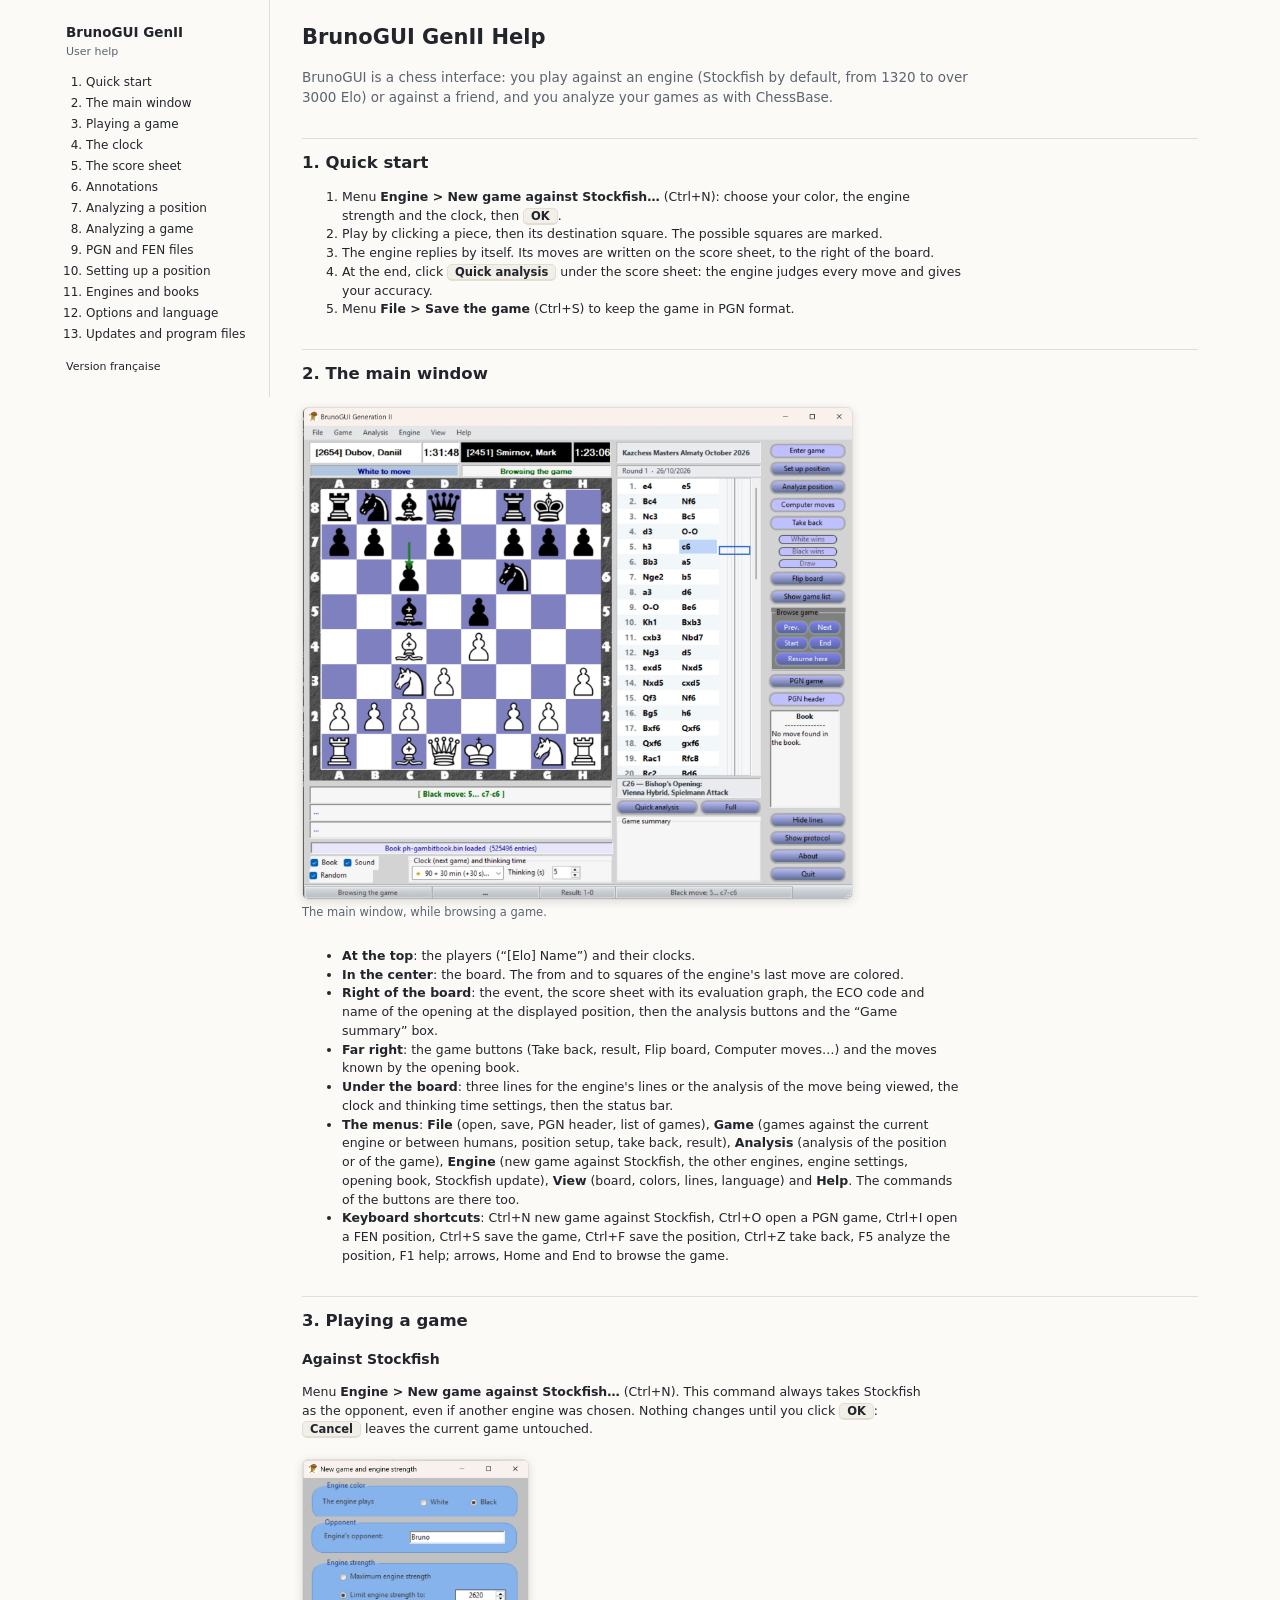
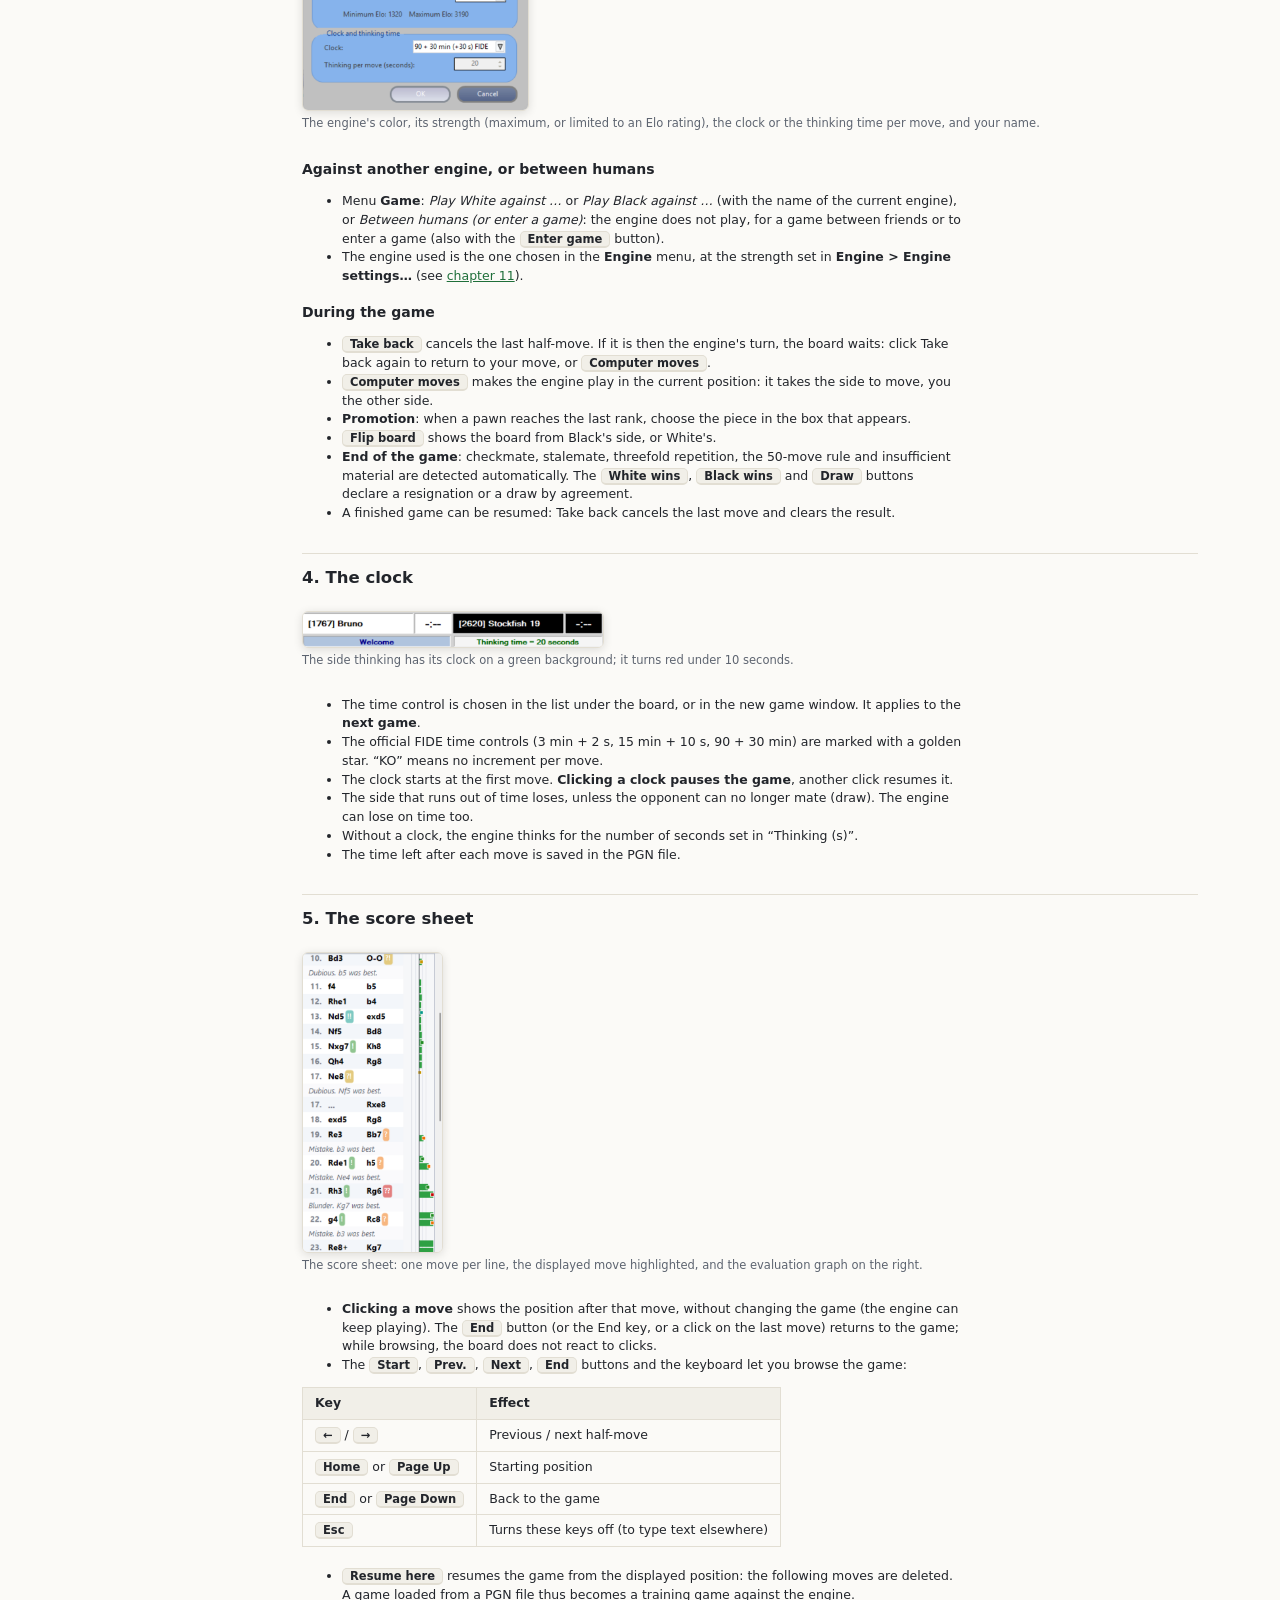
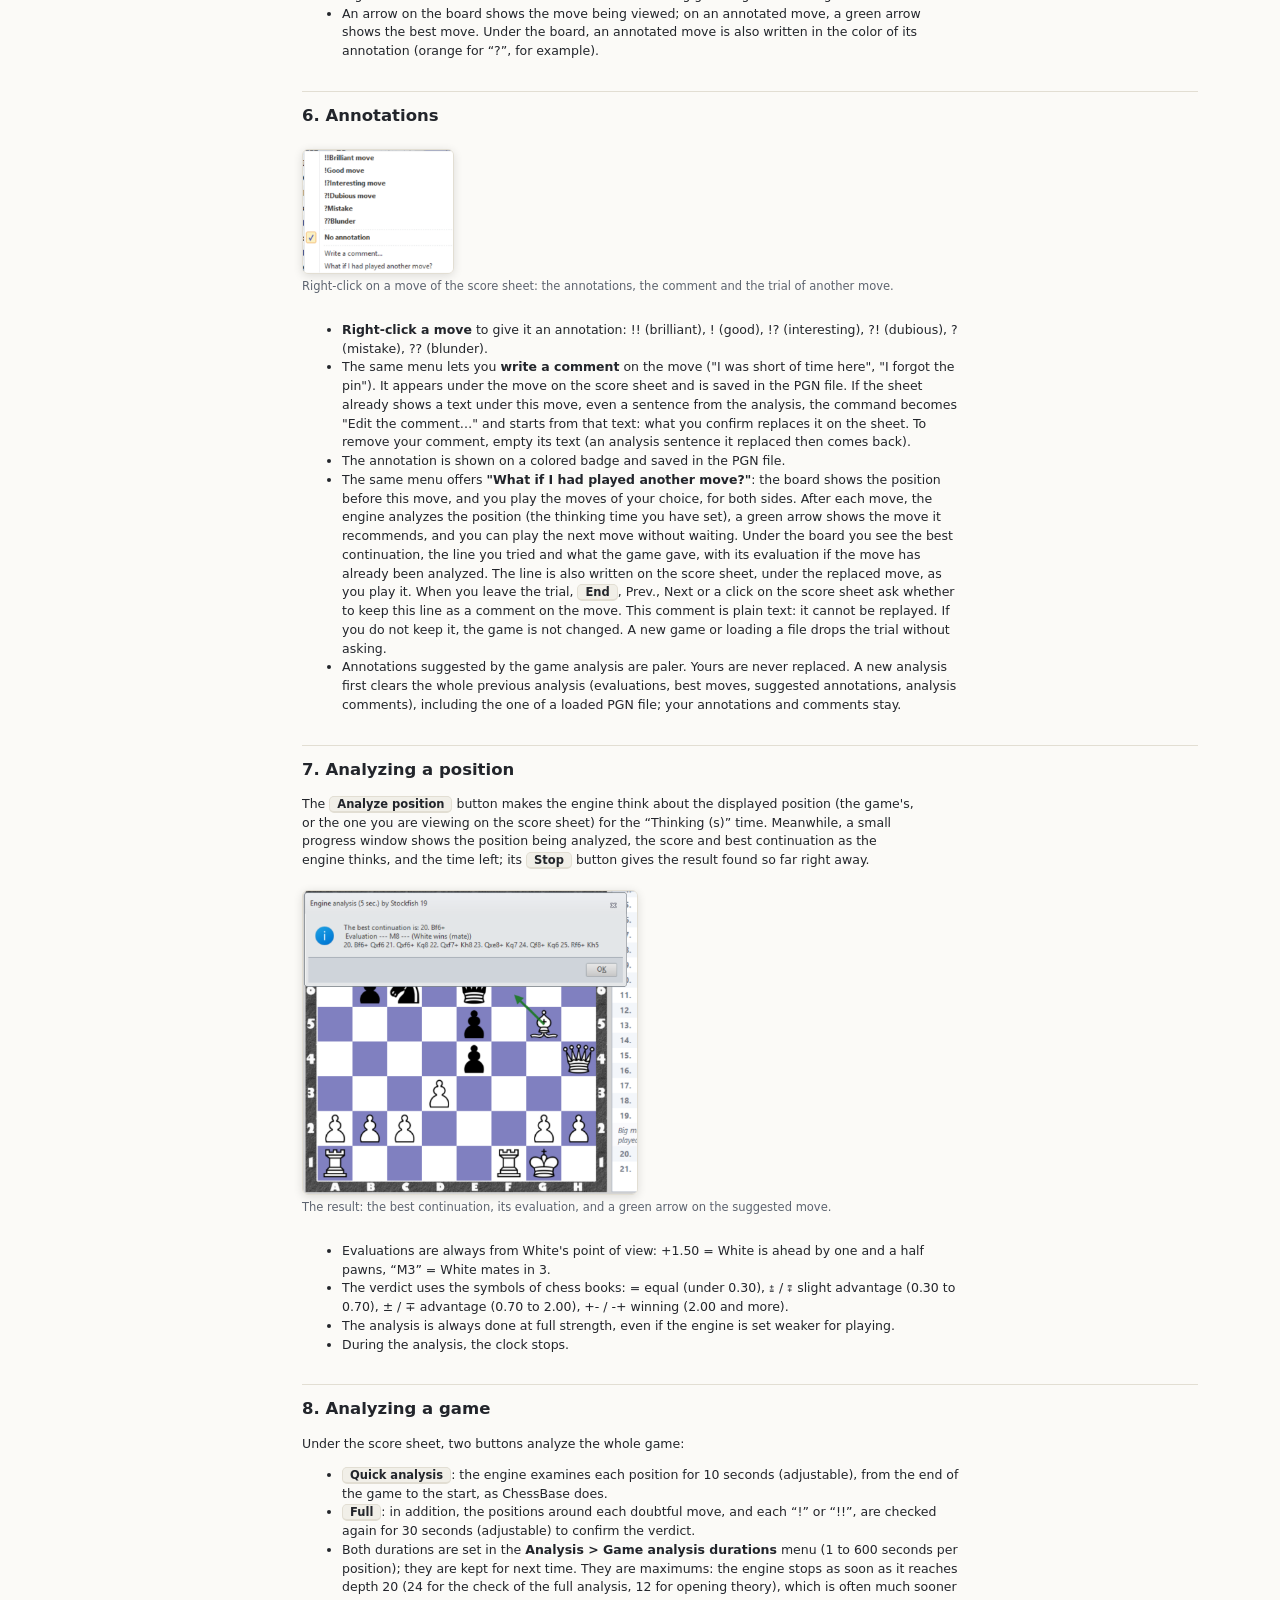
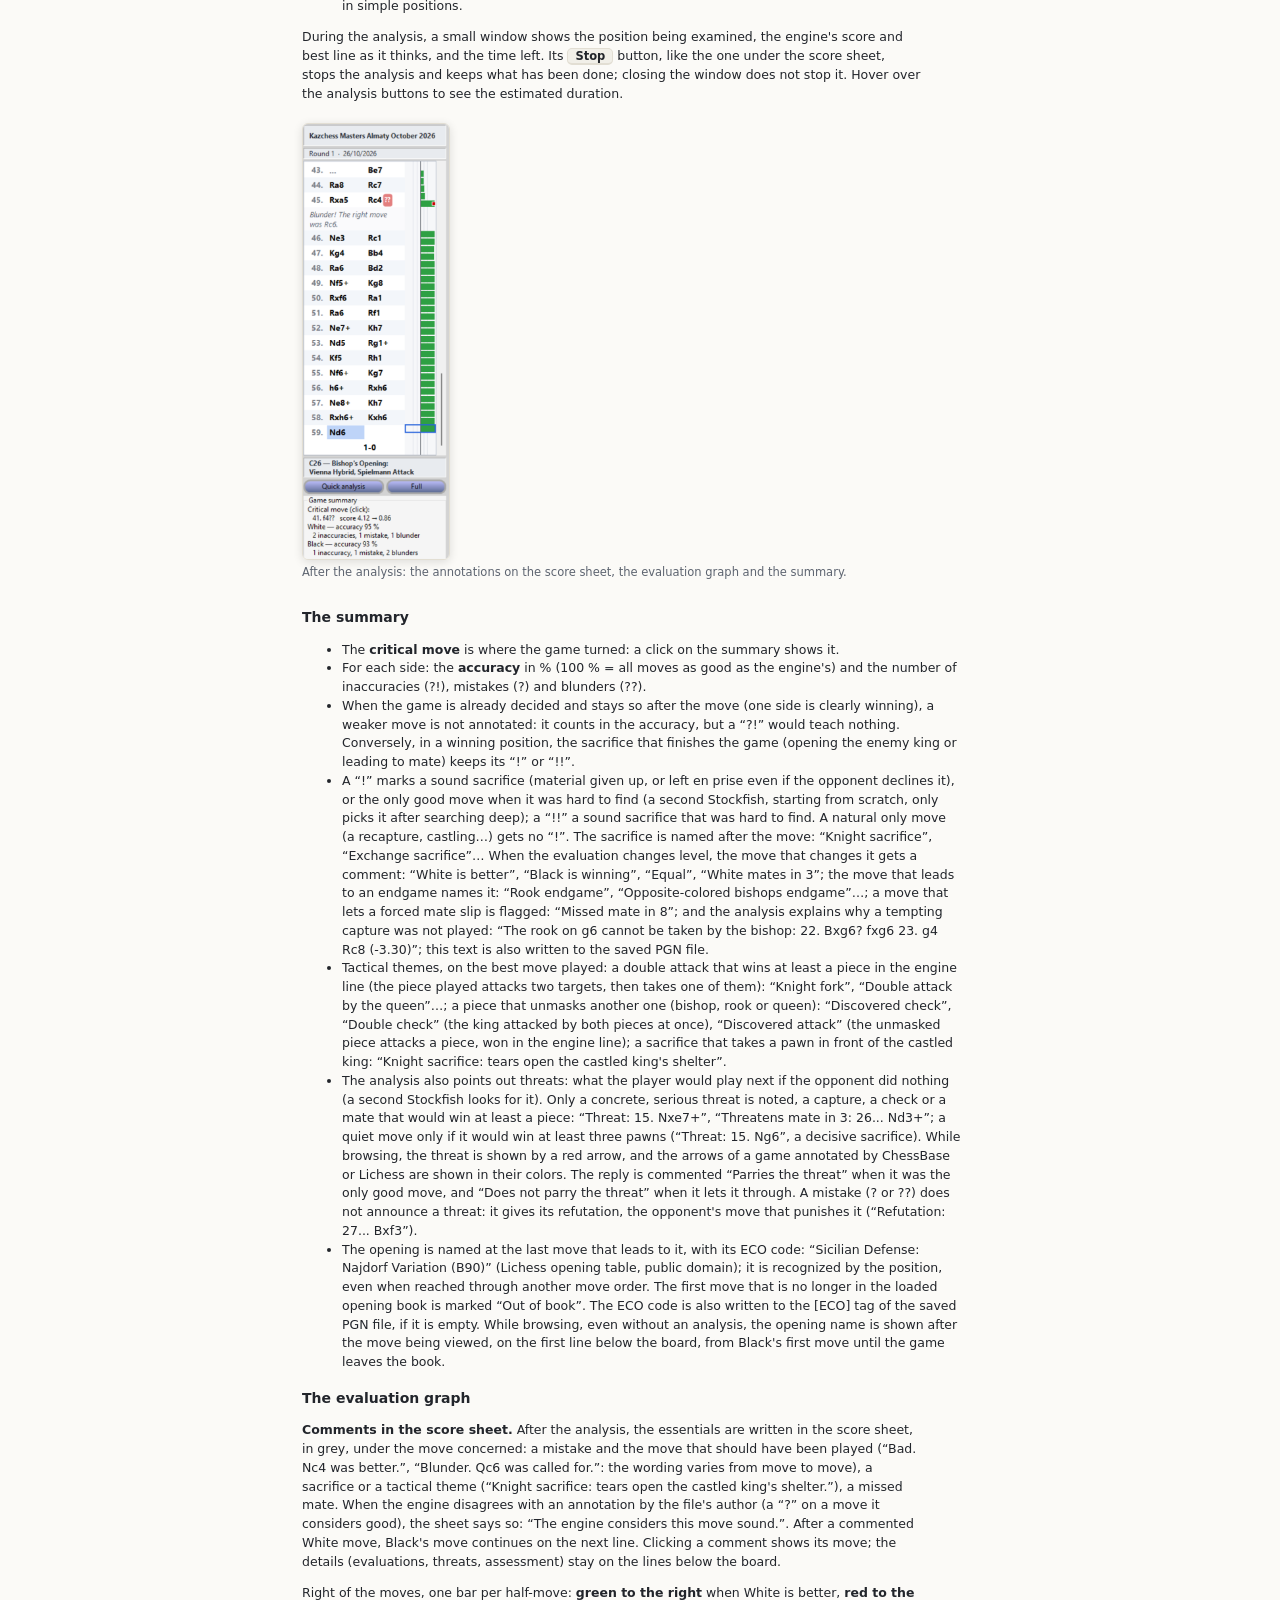
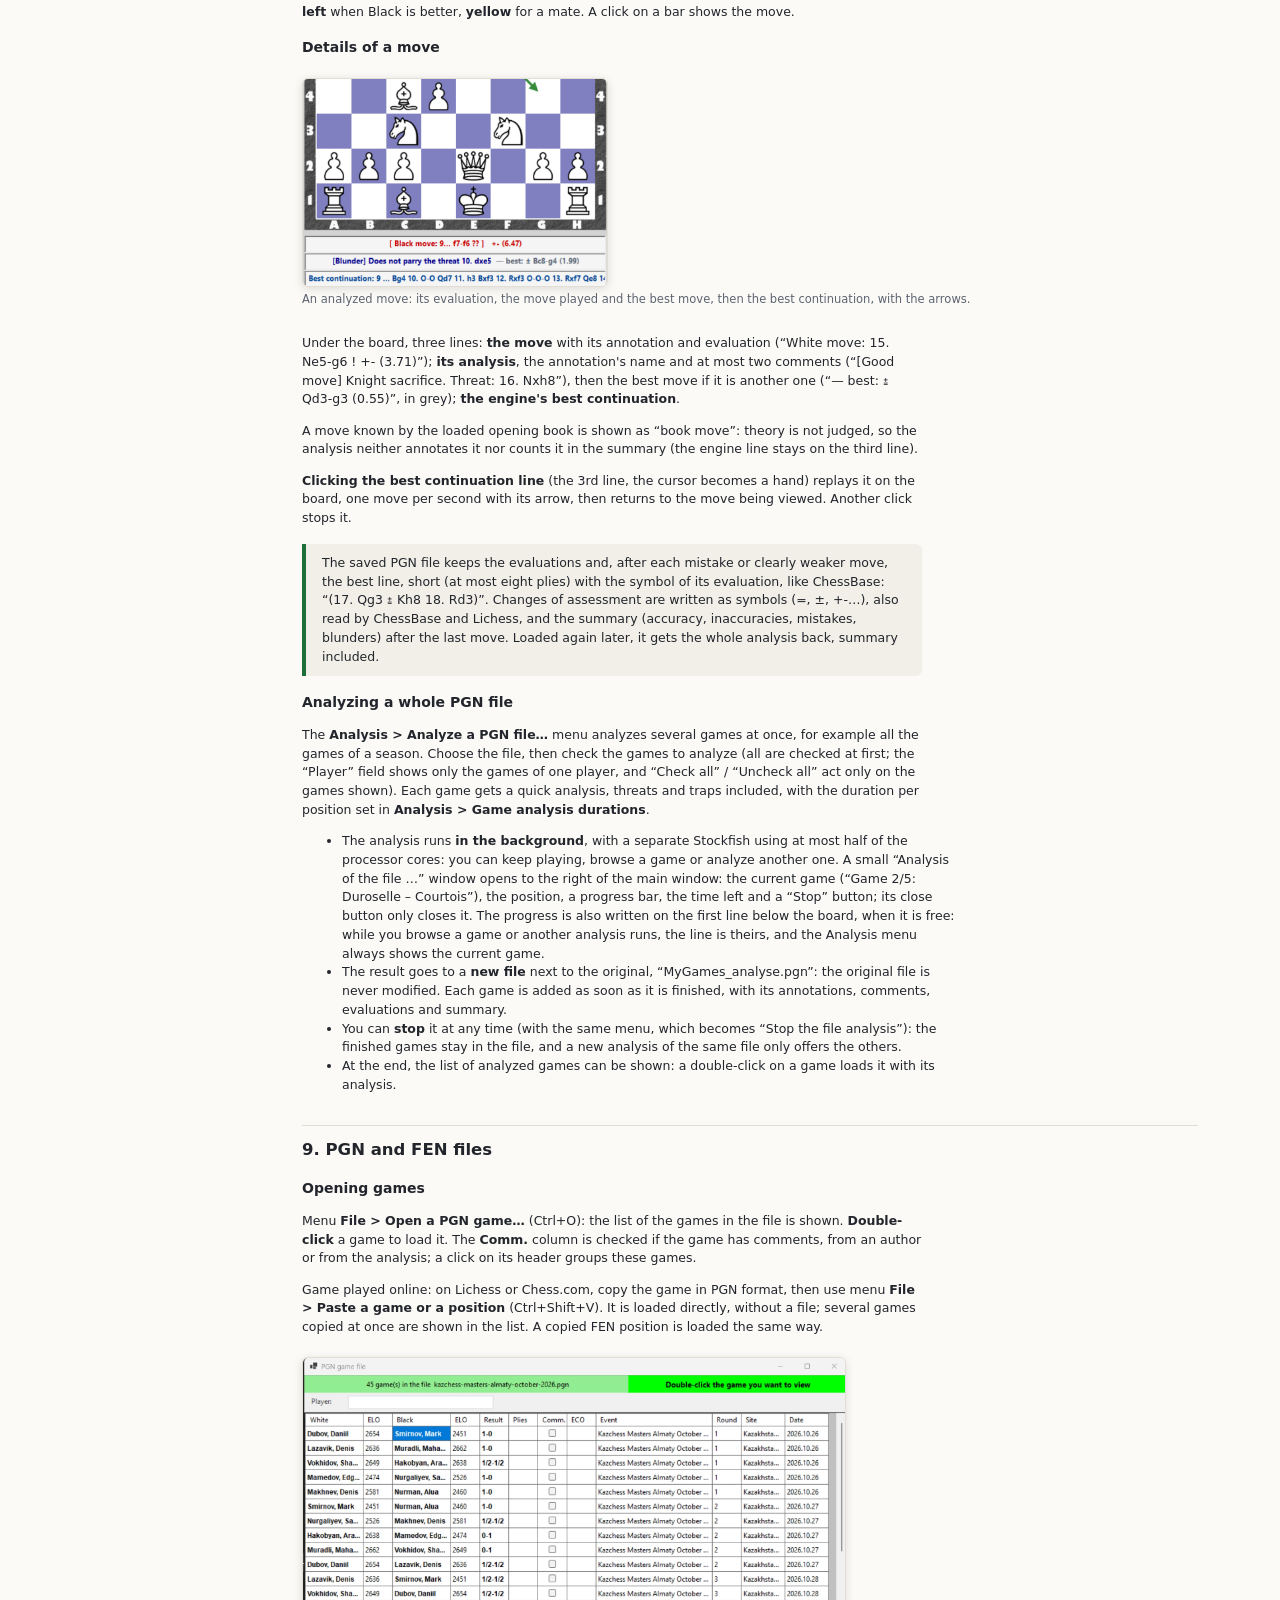
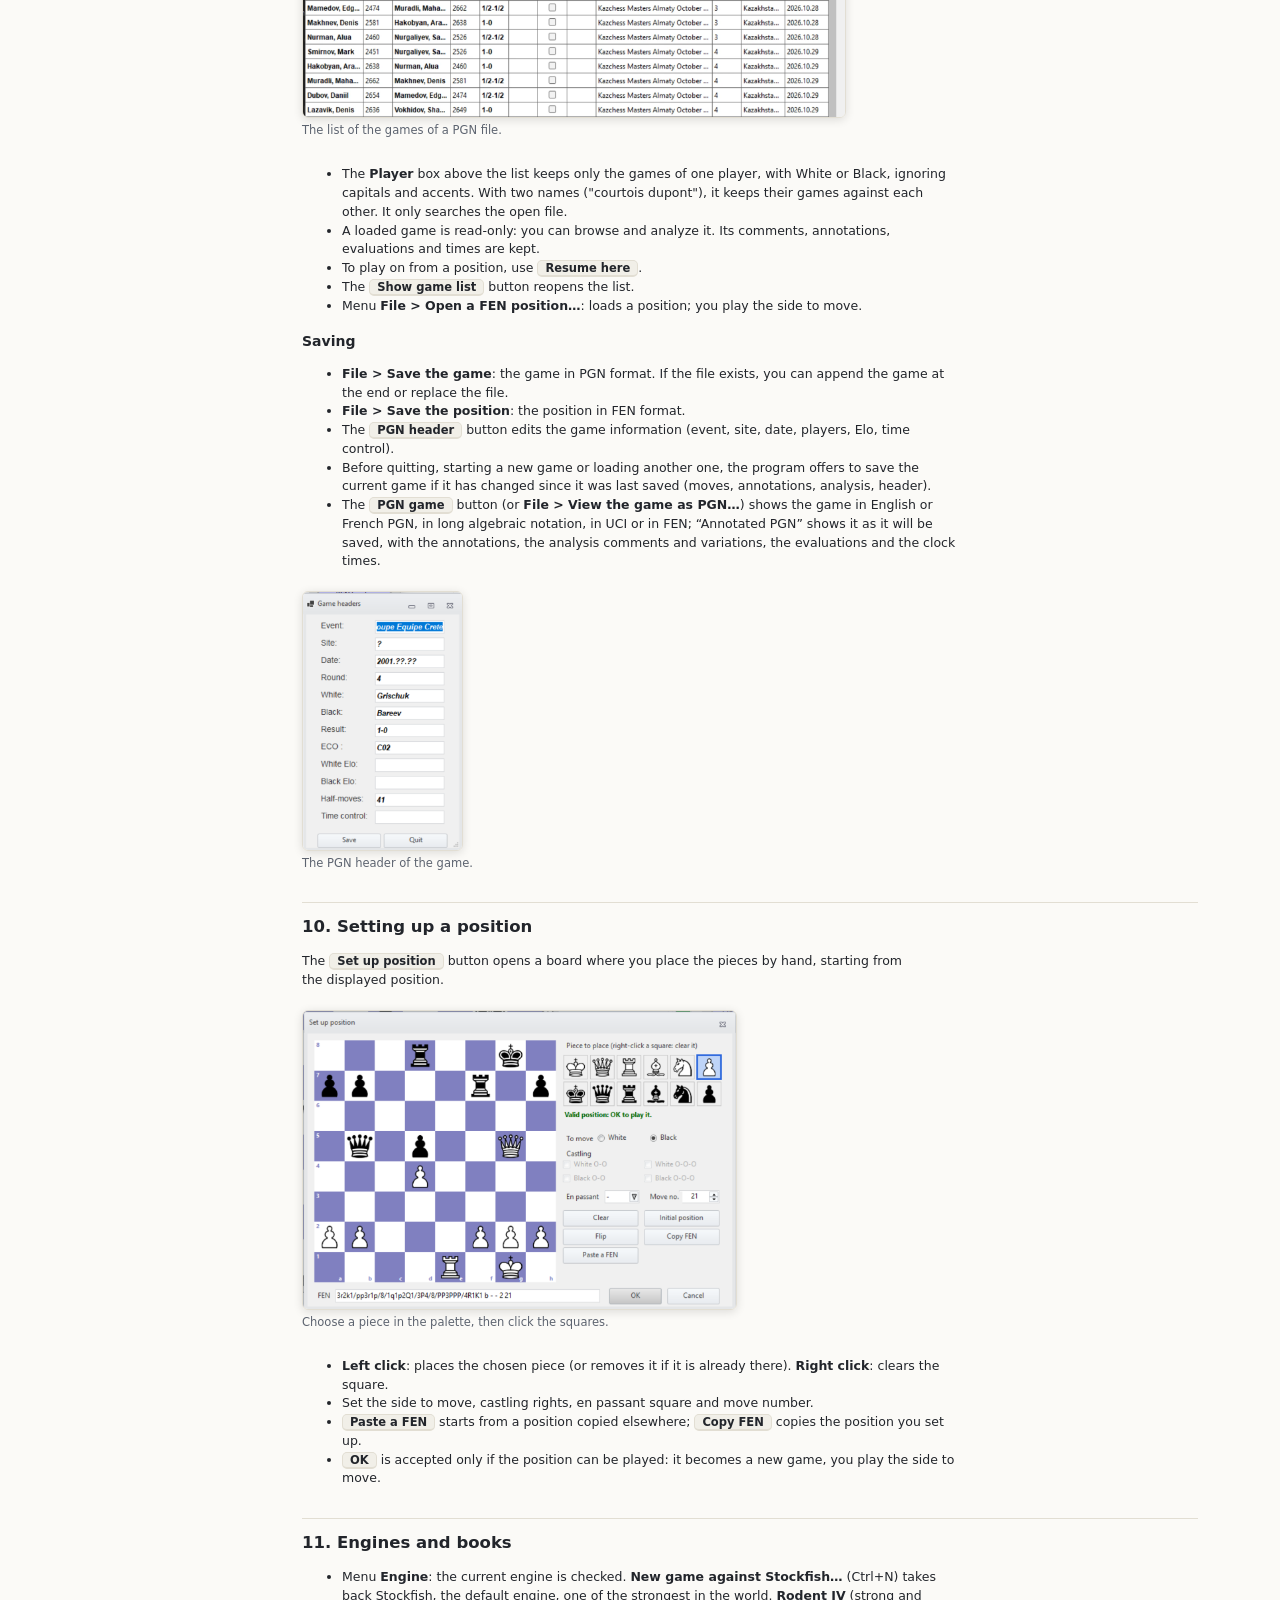
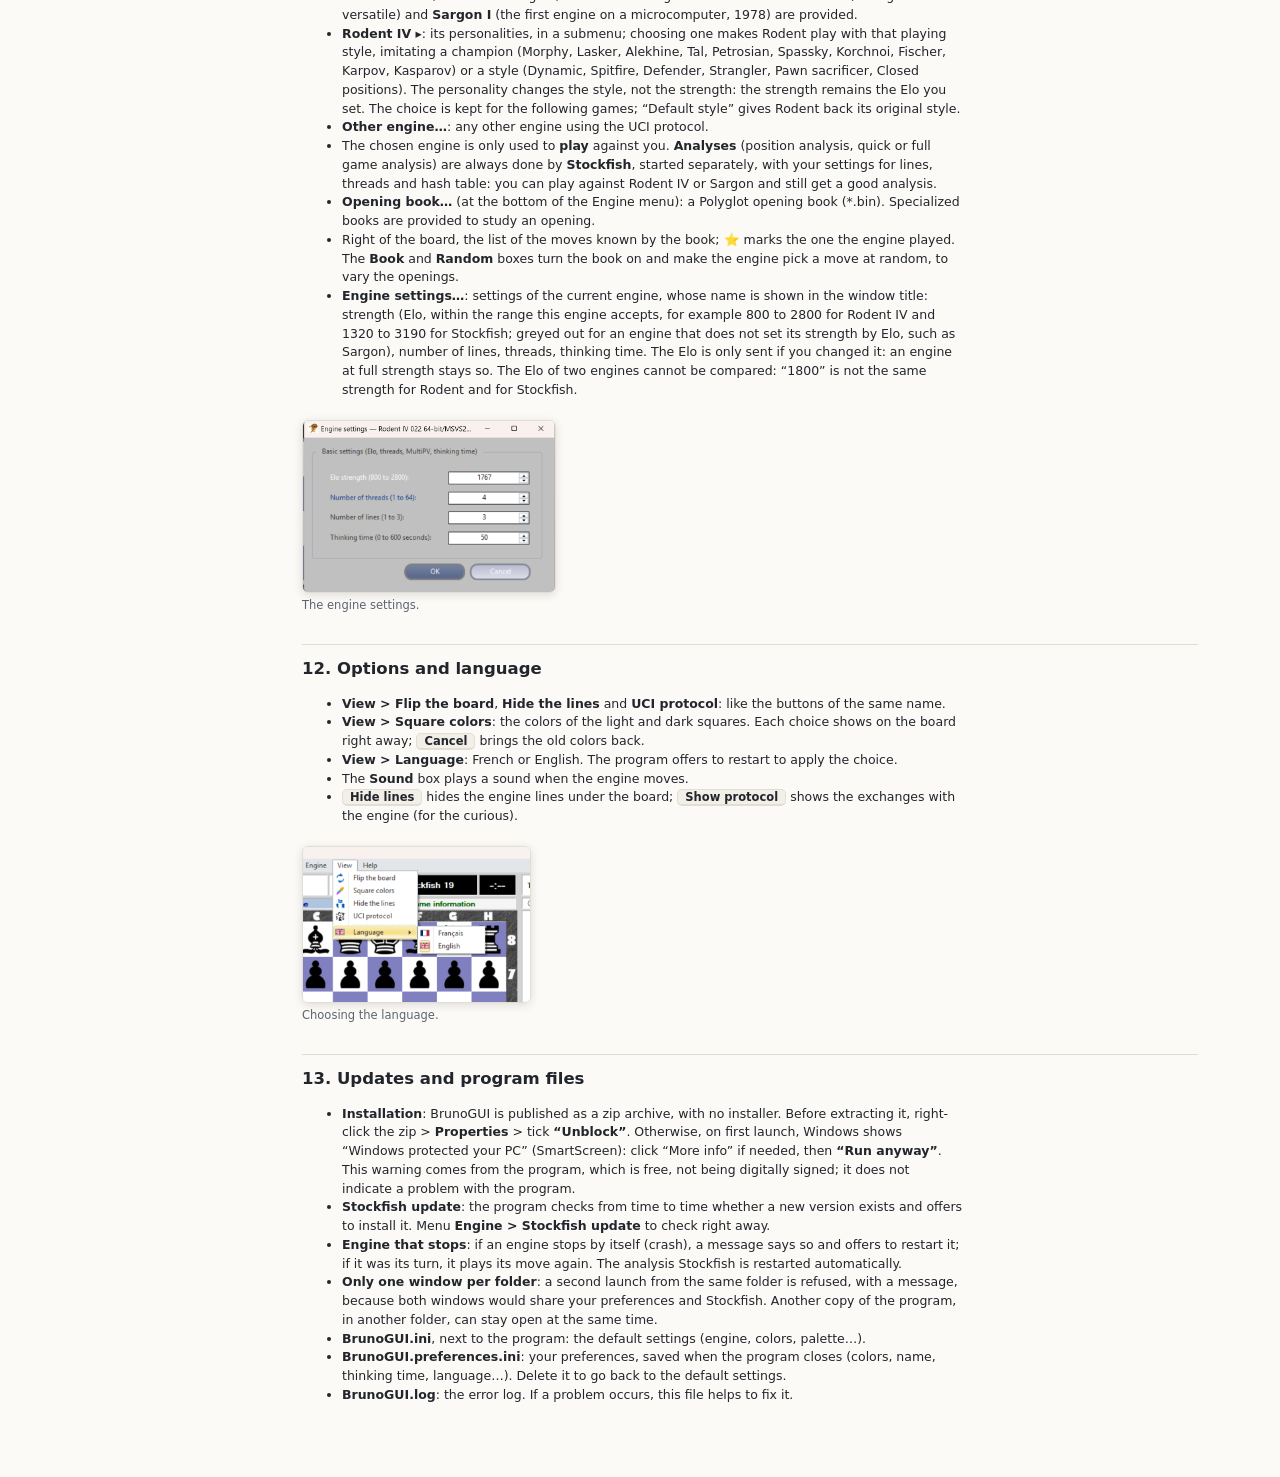
==== Aide/en/index.html @ 97e582e7 "Coller une partie PGN ou une position FEN (Ctrl+Maj+V) Menu Fichier > Coller une partie ou une posit" ====
<!DOCTYPE html>
<html lang="en">
<head>
<meta charset="utf-8">
<meta name="viewport" content="width=device-width, initial-scale=1">
<title>BrunoGUI GenII Help</title>
<link rel="stylesheet" href="../aide.css">
</head>
<body>
<div class="page">
<nav>
    <div class="titre">BrunoGUI GenII</div>
    <div class="version">User help</div>
    <ol>
        <li><a href="#start">Quick start</a></li>
        <li><a href="#window">The main window</a></li>
        <li><a href="#play">Playing a game</a></li>
        <li><a href="#clock">The clock</a></li>
        <li><a href="#sheet">The score sheet</a></li>
        <li><a href="#annotations">Annotations</a></li>
        <li><a href="#position-analysis">Analyzing a position</a></li>
        <li><a href="#game-analysis">Analyzing a game</a></li>
        <li><a href="#files">PGN and FEN files</a></li>
        <li><a href="#setup">Setting up a position</a></li>
        <li><a href="#engines">Engines and books</a></li>
        <li><a href="#options">Options and language</a></li>
        <li><a href="#program">Updates and program files</a></li>
    </ol>
    <div class="langue"><a href="../fr/index.html">Version française</a></div>
</nav>
<main>

<h1>BrunoGUI GenII Help</h1>
<p class="intro">BrunoGUI is a chess interface: you play against an engine (Stockfish by default, from 1320 to over 3000 Elo) or against a friend, and you analyze your games as with ChessBase.</p>

<!-- ═══════════════════════════════════════════════════════════════ -->
<h2 id="start">1. Quick start</h2>
<ol>
    <li>Menu <b>Engine &gt; New game against Stockfish…</b> (Ctrl+N): choose your color, the engine strength and the clock, then <span class="bouton">OK</span>.</li>
    <li>Play by clicking a piece, then its destination square. The possible squares are marked.</li>
    <li>The engine replies by itself. Its moves are written on the score sheet, to the right of the board.</li>
    <li>At the end, click <span class="bouton">Quick analysis</span> under the score sheet: the engine judges every move and gives your accuracy.</li>
    <li>Menu <b>File &gt; Save the game</b> (Ctrl+S) to keep the game in PGN format.</li>
</ol>

<!-- ═══════════════════════════════════════════════════════════════ -->
<h2 id="window">2. The main window</h2>
<figure>
    <img src="images/01-fenetre-principale.webp" alt="BrunoGUI main window">
    <figcaption>The main window, while browsing a game.</figcaption>
</figure>
<ul>
    <li><b>At the top</b>: the players (“[Elo] Name”) and their clocks.</li>
    <li><b>In the center</b>: the board. The from and to squares of the engine's last move are colored.</li>
    <li><b>Right of the board</b>: the event, the score sheet with its evaluation graph, the ECO code and name of the opening at the displayed position, then the analysis buttons and the “Game summary” box.</li>
    <li><b>Far right</b>: the game buttons (Take back, result, Flip board, Computer moves…) and the moves known by the opening book.</li>
    <li><b>Under the board</b>: three lines for the engine's lines or the analysis of the move being viewed, the clock and thinking time settings, then the status bar.</li>
    <li><b>The menus</b>: <b>File</b> (open, save, PGN header, list of games), <b>Game</b> (games against the current engine or between humans, position setup, take back, result), <b>Analysis</b> (analysis of the position or of the game), <b>Engine</b> (new game against Stockfish, the other engines, engine settings, opening book, Stockfish update), <b>View</b> (board, colors, lines, language) and <b>Help</b>. The commands of the buttons are there too.</li>
    <li><b>Keyboard shortcuts</b>: Ctrl+N new game against Stockfish, Ctrl+O open a PGN game, Ctrl+I open a FEN position, Ctrl+S save the game, Ctrl+F save the position, Ctrl+Z take back, F5 analyze the position, F1 help; arrows, Home and End to browse the game.</li>
</ul>

<!-- ═══════════════════════════════════════════════════════════════ -->
<h2 id="play">3. Playing a game</h2>
<h3>Against Stockfish</h3>
<p>Menu <b>Engine &gt; New game against Stockfish…</b> (Ctrl+N). This command always takes Stockfish as the opponent, even if another engine was chosen. Nothing changes until you click <span class="bouton">OK</span>: <span class="bouton">Cancel</span> leaves the current game untouched.</p>
<figure>
    <img src="images/02-nouvelle-partie.png" alt="New game against Stockfish window">
    <figcaption>The engine's color, its strength (maximum, or limited to an Elo rating), the clock or the thinking time per move, and your name.</figcaption>
</figure>
<h3>Against another engine, or between humans</h3>
<ul>
    <li>Menu <b>Game</b>: <i>Play White against …</i> or <i>Play Black against …</i> (with the name of the current engine), or <i>Between humans (or enter a game)</i>: the engine does not play, for a game between friends or to enter a game (also with the <span class="bouton">Enter game</span> button).</li>
    <li>The engine used is the one chosen in the <b>Engine</b> menu, at the strength set in <b>Engine &gt; Engine settings…</b> (see <a href="#engines">chapter 11</a>).</li>
</ul>
<h3>During the game</h3>
<ul>
    <li><span class="bouton">Take back</span> cancels the last half-move. If it is then the engine's turn, the board waits: click Take back again to return to your move, or <span class="bouton">Computer moves</span>.</li>
    <li><span class="bouton">Computer moves</span> makes the engine play in the current position: it takes the side to move, you the other side.</li>
    <li><b>Promotion</b>: when a pawn reaches the last rank, choose the piece in the box that appears.</li>
    <li><span class="bouton">Flip board</span> shows the board from Black's side, or White's.</li>
    <li><b>End of the game</b>: checkmate, stalemate, threefold repetition, the 50-move rule and insufficient material are detected automatically. The <span class="bouton">White wins</span>, <span class="bouton">Black wins</span> and <span class="bouton">Draw</span> buttons declare a resignation or a draw by agreement.</li>
    <li>A finished game can be resumed: Take back cancels the last move and clears the result.</li>
</ul>

<!-- ═══════════════════════════════════════════════════════════════ -->
<h2 id="clock">4. The clock</h2>
<figure>
    <img src="images/03-pendule.png" alt="The clocks above the board">
    <figcaption>The side thinking has its clock on a green background; it turns red under 10 seconds.</figcaption>
</figure>
<ul>
    <li>The time control is chosen in the list under the board, or in the new game window. It applies to the <b>next game</b>.</li>
    <li>The official FIDE time controls (3 min + 2 s, 15 min + 10 s, 90 + 30 min) are marked with a golden star. “KO” means no increment per move.</li>
    <li>The clock starts at the first move. <b>Clicking a clock pauses the game</b>, another click resumes it.</li>
    <li>The side that runs out of time loses, unless the opponent can no longer mate (draw). The engine can lose on time too.</li>
    <li>Without a clock, the engine thinks for the number of seconds set in “Thinking (s)”.</li>
    <li>The time left after each move is saved in the PGN file.</li>
</ul>

<!-- ═══════════════════════════════════════════════════════════════ -->
<h2 id="sheet">5. The score sheet</h2>
<figure>
    <img src="images/04-feuille.png" alt="The score sheet and its evaluation graph">
    <figcaption>The score sheet: one move per line, the displayed move highlighted, and the evaluation graph on the right.</figcaption>
</figure>
<ul>
    <li><b>Clicking a move</b> shows the position after that move, without changing the game (the engine can keep playing). The <span class="bouton">End</span> button (or the End key, or a click on the last move) returns to the game; while browsing, the board does not react to clicks.</li>
    <li>The <span class="bouton">Start</span>, <span class="bouton">Prev.</span>, <span class="bouton">Next</span>, <span class="bouton">End</span> buttons and the keyboard let you browse the game:</li>
</ul>
<table>
    <tr><th>Key</th><th>Effect</th></tr>
    <tr><td><kbd>←</kbd> / <kbd>→</kbd></td><td>Previous / next half-move</td></tr>
    <tr><td><kbd>Home</kbd> or <kbd>Page Up</kbd></td><td>Starting position</td></tr>
    <tr><td><kbd>End</kbd> or <kbd>Page Down</kbd></td><td>Back to the game</td></tr>
    <tr><td><kbd>Esc</kbd></td><td>Turns these keys off (to type text elsewhere)</td></tr>
</table>
<ul>
    <li><span class="bouton">Resume here</span> resumes the game from the displayed position: the following moves are deleted. A game loaded from a PGN file thus becomes a training game against the engine.</li>
    <li>An arrow on the board shows the move being viewed; on an annotated move, a green arrow shows the best move. Under the board, an annotated move is also written in the color of its annotation (orange for “?”, for example).</li>
</ul>

<!-- ═══════════════════════════════════════════════════════════════ -->
<h2 id="annotations">6. Annotations</h2>
<figure>
    <img src="images/05-annotations.png" alt="Annotation menu on right-click">
    <figcaption>Right-click on a move of the score sheet: the annotations, the comment and the trial of another move.</figcaption>
</figure>
<ul>
    <li><b>Right-click a move</b> to give it an annotation: !! (brilliant), ! (good), !? (interesting), ?! (dubious), ? (mistake), ?? (blunder).</li>
    <li>The same menu lets you <b>write a comment</b> on the move ("I was short of time here", "I forgot the pin"). It appears under the move on the score sheet and is saved in the PGN file. If the sheet already shows a text under this move, even a sentence from the analysis, the command becomes "Edit the comment…" and starts from that text: what you confirm replaces it on the sheet. To remove your comment, empty its text (an analysis sentence it replaced then comes back).</li>
    <li>The annotation is shown on a colored badge and saved in the PGN file.</li>
    <li>The same menu offers <b>"What if I had played another move?"</b>: the board shows the position before this move, and you play the moves of your choice, for both sides. After each move, the engine analyzes the position (the thinking time you have set), a green arrow shows the move it recommends, and you can play the next move without waiting. Under the board you see the best continuation, the line you tried and what the game gave, with its evaluation if the move has already been analyzed. The line is also written on the score sheet, under the replaced move, as you play it. When you leave the trial, <span class="bouton">End</span>, Prev., Next or a click on the score sheet ask whether to keep this line as a comment on the move. This comment is plain text: it cannot be replayed. If you do not keep it, the game is not changed. A new game or loading a file drops the trial without asking.</li>
    <li>Annotations suggested by the game analysis are paler. Yours are never replaced. A new analysis first clears the whole previous analysis (evaluations, best moves, suggested annotations, analysis comments), including the one of a loaded PGN file; your annotations and comments stay.</li>
</ul>

<!-- ═══════════════════════════════════════════════════════════════ -->
<h2 id="position-analysis">7. Analyzing a position</h2>
<p>The <span class="bouton">Analyze position</span> button makes the engine think about the displayed position (the game's, or the one you are viewing on the score sheet) for the “Thinking (s)” time. Meanwhile, a small progress window shows the position being analyzed, the score and best continuation as the engine thinks, and the time left; its <span class="bouton">Stop</span> button gives the result found so far right away.</p>
<figure>
    <img src="images/06-analyse-position.png" alt="Result of a position analysis">
    <figcaption>The result: the best continuation, its evaluation, and a green arrow on the suggested move.</figcaption>
</figure>
<ul>
    <li>Evaluations are always from White's point of view: +1.50 = White is ahead by one and a half pawns, “M3” = White mates in 3.</li>
    <li>The verdict uses the symbols of chess books: = equal (under 0.30), ⩲ / ⩱ slight advantage (0.30 to 0.70), ± / ∓ advantage (0.70 to 2.00), +- / -+ winning (2.00 and more).</li>
    <li>The analysis is always done at full strength, even if the engine is set weaker for playing.</li>
    <li>During the analysis, the clock stops.</li>
</ul>

<!-- ═══════════════════════════════════════════════════════════════ -->
<h2 id="game-analysis">8. Analyzing a game</h2>
<p>Under the score sheet, two buttons analyze the whole game:</p>
<ul>
    <li><span class="bouton">Quick analysis</span>: the engine examines each position for 10 seconds (adjustable), from the end of the game to the start, as ChessBase does.</li>
    <li><span class="bouton">Full</span>: in addition, the positions around each doubtful move, and each “!” or “!!”, are checked again for 30 seconds (adjustable) to confirm the verdict.</li>
    <li>Both durations are set in the <b>Analysis &gt; Game analysis durations</b> menu (1 to 600 seconds per position); they are kept for next time. They are maximums: the engine stops as soon as it reaches depth 20 (24 for the check of the full analysis, 12 for opening theory), which is often much sooner in simple positions.</li>
</ul>
<p>During the analysis, a small window shows the position being examined, the engine's score and best line as it thinks, and the time left. Its <span class="bouton">Stop</span> button, like the one under the score sheet, stops the analysis and keeps what has been done; closing the window does not stop it. Hover over the analysis buttons to see the estimated duration.</p>
<figure>
    <img src="images/07-analyse-partie.png" alt="Game analysis summary">
    <figcaption>After the analysis: the annotations on the score sheet, the evaluation graph and the summary.</figcaption>
</figure>
<h3>The summary</h3>
<ul>
    <li>The <b>critical move</b> is where the game turned: a click on the summary shows it.</li>
    <li>For each side: the <b>accuracy</b> in % (100 % = all moves as good as the engine's) and the number of inaccuracies (?!), mistakes (?) and blunders (??).</li>
    <li>When the game is already decided and stays so after the move (one side is clearly winning), a weaker move is not annotated: it counts in the accuracy, but a “?!” would teach nothing. Conversely, in a winning position, the sacrifice that finishes the game (opening the enemy king or leading to mate) keeps its “!” or “!!”.</li>
    <li>A “!” marks a sound sacrifice (material given up, or left en prise even if the opponent declines it), or the only good move when it was hard to find (a second Stockfish, starting from scratch, only picks it after searching deep); a “!!” a sound sacrifice that was hard to find. A natural only move (a recapture, castling…) gets no “!”. The sacrifice is named after the move: “Knight sacrifice”, “Exchange sacrifice”… When the evaluation changes level, the move that changes it gets a comment: “White is better”, “Black is winning”, “Equal”, “White mates in 3”; the move that leads to an endgame names it: “Rook endgame”, “Opposite-colored bishops endgame”…; a move that lets a forced mate slip is flagged: “Missed mate in 8”; and the analysis explains why a tempting capture was not played: “The rook on g6 cannot be taken by the bishop: 22. Bxg6? fxg6 23. g4 Rc8 (-3.30)”; this text is also written to the saved PGN file.</li>
     <li>Tactical themes, on the best move played: a double attack that wins at least a piece in the engine line (the piece played attacks two targets, then takes one of them): “Knight fork”, “Double attack by the queen”…; a piece that unmasks another one (bishop, rook or queen): “Discovered check”, “Double check” (the king attacked by both pieces at once), “Discovered attack” (the unmasked piece attacks a piece, won in the engine line); a sacrifice that takes a pawn in front of the castled king: “Knight sacrifice: tears open the castled king's shelter”.</li>
     <li>The analysis also points out threats: what the player would play next if the opponent did nothing (a second Stockfish looks for it). Only a concrete, serious threat is noted, a capture, a check or a mate that would win at least a piece: “Threat: 15. Nxe7+”, “Threatens mate in 3: 26... Nd3+”; a quiet move only if it would win at least three pawns (“Threat: 15. Ng6”, a decisive sacrifice). While browsing, the threat is shown by a red arrow, and the arrows of a game annotated by ChessBase or Lichess are shown in their colors. The reply is commented “Parries the threat” when it was the only good move, and “Does not parry the threat” when it lets it through. A mistake (? or ??) does not announce a threat: it gives its refutation, the opponent's move that punishes it (“Refutation: 27... Bxf3”).</li>
     <li>The opening is named at the last move that leads to it, with its ECO code: “Sicilian Defense: Najdorf Variation (B90)” (Lichess opening table, public domain); it is recognized by the position, even when reached through another move order. The first move that is no longer in the loaded opening book is marked “Out of book”. The ECO code is also written to the [ECO] tag of the saved PGN file, if it is empty. While browsing, even without an analysis, the opening name is shown after the move being viewed, on the first line below the board, from Black's first move until the game leaves the book.</li>
</ul>
<h3>The evaluation graph</h3>
<p><b>Comments in the score sheet.</b> After the analysis, the essentials are written in the score sheet, in grey, under the move concerned: a mistake and the move that should have been played (“Bad. Nc4 was better.”, “Blunder. Qc6 was called for.”: the wording varies from move to move), a sacrifice or a tactical theme (“Knight sacrifice: tears open the castled king's shelter.”), a missed mate. When the engine disagrees with an annotation by the file's author (a “?” on a move it considers good), the sheet says so: “The engine considers this move sound.”. After a commented White move, Black's move continues on the next line. Clicking a comment shows its move; the details (evaluations, threats, assessment) stay on the lines below the board.</p>
<p>Right of the moves, one bar per half-move: <b>green to the right</b> when White is better, <b>red to the left</b> when Black is better, <b>yellow</b> for a mate. A click on a bar shows the move.</p>
<h3>Details of a move</h3>
<figure>
    <img src="images/08-coup-analyse.png" alt="Analysis of a move under the board">
    <figcaption>An analyzed move: its evaluation, the move played and the best move, then the best continuation, with the arrows.</figcaption>
</figure>
<p>Under the board, three lines: <b>the move</b> with its annotation and evaluation (“White move: 15. Ne5-g6 !   +- (3.71)”); <b>its analysis</b>, the annotation's name and at most two comments (“[Good move] Knight sacrifice. Threat: 16. Nxh8”), then the best move if it is another one (“— best: ⩲ Qd3-g3 (0.55)”, in grey); <b>the engine's best continuation</b>.</p>
<p>A move known by the loaded opening book is shown as “book move”: theory is not judged, so the analysis neither annotates it nor counts it in the summary (the engine line stays on the third line).</p>
<p><b>Clicking the best continuation line</b> (the 3rd line, the cursor becomes a hand) replays it on the board, one move per second with its arrow, then returns to the move being viewed. Another click stops it.</p>
<div class="astuce">The saved PGN file keeps the evaluations and, after each mistake or clearly weaker move, the best line, short (at most eight plies) with the symbol of its evaluation, like ChessBase: “(17. Qg3 ⩲ Kh8 18. Rd3)”. Changes of assessment are written as symbols (=, ±, +-…), also read by ChessBase and Lichess, and the summary (accuracy, inaccuracies, mistakes, blunders) after the last move. Loaded again later, it gets the whole analysis back, summary included.</div>
<h3>Analyzing a whole PGN file</h3>
<p>The <b>Analysis &gt; Analyze a PGN file…</b> menu analyzes several games at once, for example all the games of a season. Choose the file, then check the games to analyze (all are checked at first; the “Player” field shows only the games of one player, and “Check all” / “Uncheck all” act only on the games shown). Each game gets a quick analysis, threats and traps included, with the duration per position set in <b>Analysis &gt; Game analysis durations</b>.</p>
<ul>
    <li>The analysis runs <b>in the background</b>, with a separate Stockfish using at most half of the processor cores: you can keep playing, browse a game or analyze another one. A small “Analysis of the file …” window opens to the right of the main window: the current game (“Game 2/5: Duroselle – Courtois”), the position, a progress bar, the time left and a “Stop” button; its close button only closes it. The progress is also written on the first line below the board, when it is free: while you browse a game or another analysis runs, the line is theirs, and the Analysis menu always shows the current game.</li>
    <li>The result goes to a <b>new file</b> next to the original, “MyGames_analyse.pgn”: the original file is never modified. Each game is added as soon as it is finished, with its annotations, comments, evaluations and summary.</li>
    <li>You can <b>stop</b> it at any time (with the same menu, which becomes “Stop the file analysis”): the finished games stay in the file, and a new analysis of the same file only offers the others.</li>
    <li>At the end, the list of analyzed games can be shown: a double-click on a game loads it with its analysis.</li>
</ul>

<!-- ═══════════════════════════════════════════════════════════════ -->
<h2 id="files">9. PGN and FEN files</h2>
<h3>Opening games</h3>
<p>Menu <b>File &gt; Open a PGN game…</b> (Ctrl+O): the list of the games in the file is shown. <b>Double-click</b> a game to load it. The <b>Comm.</b> column is checked if the game has comments, from an author or from the analysis; a click on its header groups these games.</p>
<p>Game played online: on Lichess or Chess.com, copy the game in PGN format, then use menu <b>File &gt; Paste a game or a position</b> (Ctrl+Shift+V). It is loaded directly, without a file; several games copied at once are shown in the list. A copied FEN position is loaded the same way.</p>
<figure>
    <img src="images/09-liste-parties.webp" alt="List of the games of a PGN file">
    <figcaption>The list of the games of a PGN file.</figcaption>
</figure>
<ul>
    <li>The <b>Player</b> box above the list keeps only the games of one player, with White or Black, ignoring capitals and accents. With two names ("courtois dupont"), it keeps their games against each other. It only searches the open file.</li>
    <li>A loaded game is read-only: you can browse and analyze it. Its comments, annotations, evaluations and times are kept.</li>
    <li>To play on from a position, use <span class="bouton">Resume here</span>.</li>
    <li>The <span class="bouton">Show game list</span> button reopens the list.</li>
    <li>Menu <b>File &gt; Open a FEN position…</b>: loads a position; you play the side to move.</li>
</ul>
<h3>Saving</h3>
<ul>
    <li><b>File &gt; Save the game</b>: the game in PGN format. If the file exists, you can append the game at the end or replace the file.</li>
    <li><b>File &gt; Save the position</b>: the position in FEN format.</li>
    <li>The <span class="bouton">PGN header</span> button edits the game information (event, site, date, players, Elo, time control).</li>
    <li>Before quitting, starting a new game or loading another one, the program offers to save the current game if it has changed since it was last saved (moves, annotations, analysis, header).</li>
    <li>The <span class="bouton">PGN game</span> button (or <b>File &gt; View the game as PGN…</b>) shows the game in English or French PGN, in long algebraic notation, in UCI or in FEN; “Annotated PGN” shows it as it will be saved, with the annotations, the analysis comments and variations, the evaluations and the clock times.</li>
</ul>
<figure>
    <img src="images/10-entete-pgn.png" alt="PGN header window">
    <figcaption>The PGN header of the game.</figcaption>
</figure>

<!-- ═══════════════════════════════════════════════════════════════ -->
<h2 id="setup">10. Setting up a position</h2>
<p>The <span class="bouton">Set up position</span> button opens a board where you place the pieces by hand, starting from the displayed position.</p>
<figure>
    <img src="images/11-saisie-position.png" alt="Position setup window">
    <figcaption>Choose a piece in the palette, then click the squares.</figcaption>
</figure>
<ul>
    <li><b>Left click</b>: places the chosen piece (or removes it if it is already there). <b>Right click</b>: clears the square.</li>
    <li>Set the side to move, castling rights, en passant square and move number.</li>
    <li><span class="bouton">Paste a FEN</span> starts from a position copied elsewhere; <span class="bouton">Copy FEN</span> copies the position you set up.</li>
    <li><span class="bouton">OK</span> is accepted only if the position can be played: it becomes a new game, you play the side to move.</li>
</ul>

<!-- ═══════════════════════════════════════════════════════════════ -->
<h2 id="engines">11. Engines and books</h2>
<ul>
    <li>Menu <b>Engine</b>: the current engine is checked. <b>New game against Stockfish…</b> (Ctrl+N) takes back Stockfish, the default engine, one of the strongest in the world. <b>Rodent IV</b> (strong and versatile) and <b>Sargon I</b> (the first engine on a microcomputer, 1978) are provided.</li>
    <li><b>Rodent IV ▸</b>: its personalities, in a submenu; choosing one makes Rodent play with that playing style, imitating a champion (Morphy, Lasker, Alekhine, Tal, Petrosian, Spassky, Korchnoi, Fischer, Karpov, Kasparov) or a style (Dynamic, Spitfire, Defender, Strangler, Pawn sacrificer, Closed positions). The personality changes the style, not the strength: the strength remains the Elo you set. The choice is kept for the following games; “Default style” gives Rodent back its original style.</li>
    <li><b>Other engine…</b>: any other engine using the UCI protocol.</li>
    <li>The chosen engine is only used to <b>play</b> against you. <b>Analyses</b> (position analysis, quick or full game analysis) are always done by <b>Stockfish</b>, started separately, with your settings for lines, threads and hash table: you can play against Rodent IV or Sargon and still get a good analysis.</li>
    <li><b>Opening book…</b> (at the bottom of the Engine menu): a Polyglot opening book (*.bin). Specialized books are provided to study an opening.</li>
    <li>Right of the board, the list of the moves known by the book; ⭐ marks the one the engine played. The <b>Book</b> and <b>Random</b> boxes turn the book on and make the engine pick a move at random, to vary the openings.</li>
    <li><b>Engine settings…</b>: settings of the current engine, whose name is shown in the window title: strength (Elo, within the range this engine accepts, for example 800 to 2800 for Rodent IV and 1320 to 3190 for Stockfish; greyed out for an engine that does not set its strength by Elo, such as Sargon), number of lines, threads, thinking time. The Elo is only sent if you changed it: an engine at full strength stays so. The Elo of two engines cannot be compared: “1800” is not the same strength for Rodent and for Stockfish.</li>
</ul>
<figure>
    <img src="images/12-parametres.png" alt="Engine settings">
    <figcaption>The engine settings.</figcaption>
</figure>

<!-- ═══════════════════════════════════════════════════════════════ -->
<h2 id="options">12. Options and language</h2>
<ul>
    <li><b>View &gt; Flip the board</b>, <b>Hide the lines</b> and <b>UCI protocol</b>: like the buttons of the same name.</li>
    <li><b>View &gt; Square colors</b>: the colors of the light and dark squares. Each choice shows on the board right away; <span class="bouton">Cancel</span> brings the old colors back.</li>
    <li><b>View &gt; Language</b>: French or English. The program offers to restart to apply the choice.</li>
    <li>The <b>Sound</b> box plays a sound when the engine moves.</li>
    <li><span class="bouton">Hide lines</span> hides the engine lines under the board; <span class="bouton">Show protocol</span> shows the exchanges with the engine (for the curious).</li>
</ul>
<figure>
    <img src="images/13-langue.png" alt="View menu, Language">
    <figcaption>Choosing the language.</figcaption>
</figure>

<!-- ═══════════════════════════════════════════════════════════════ -->
<h2 id="program">13. Updates and program files</h2>
<ul>
    <li><b>Installation</b>: BrunoGUI is published as a zip archive, with no installer. Before extracting it, right-click the zip &gt; <b>Properties</b> &gt; tick <b>“Unblock”</b>. Otherwise, on first launch, Windows shows “Windows protected your PC” (SmartScreen): click “More info” if needed, then <b>“Run anyway”</b>. This warning comes from the program, which is free, not being digitally signed; it does not indicate a problem with the program.</li>
    <li><b>Stockfish update</b>: the program checks from time to time whether a new version exists and offers to install it. Menu <b>Engine &gt; Stockfish update</b> to check right away.</li>
    <li><b>Engine that stops</b>: if an engine stops by itself (crash), a message says so and offers to restart it; if it was its turn, it plays its move again. The analysis Stockfish is restarted automatically.</li>
    <li><b>Only one window per folder</b>: a second launch from the same folder is refused, with a message, because both windows would share your preferences and Stockfish. Another copy of the program, in another folder, can stay open at the same time.</li>
    <li><b>BrunoGUI.ini</b>, next to the program: the default settings (engine, colors, palette…).</li>
    <li><b>BrunoGUI.preferences.ini</b>: your preferences, saved when the program closes (colors, name, thinking time, language…). Delete it to go back to the default settings.</li>
    <li><b>BrunoGUI.log</b>: the error log. If a problem occurs, this file helps to fix it.</li>
</ul>

</main>
</div>
<script>
    // English screenshot not taken yet: the French one (../fr/images), otherwise a box with its name instead of the broken image
    // Captures prises sur un écran agrandi (150 % ou plus) : affichées au tiers de leur taille, toujours nettes
    function tiers(image) { if (image.naturalWidth > 0) image.style.width = Math.round(image.naturalWidth / 3) + "px"; }
    document.querySelectorAll("figure img").forEach(function (image) {
        image.addEventListener("load", function () { tiers(image); });
        tiers(image);
        function remplace() {
            if (!image.dataset.repli) {
                image.dataset.repli = "1";
                image.src = "../fr/" + image.getAttribute("src");
                return;
            }
            var cadre = document.createElement("div");
            cadre.className = "capture-manquante";
            cadre.textContent = "Screenshot to come: " + image.getAttribute("src");
            image.replaceWith(cadre);
        }
        image.addEventListener("error", remplace);
        if (image.complete && image.naturalWidth === 0)
            remplace();
    });
</script>
</body>
</html>
---- Aide/aide.css ----
/* Aide de BrunoGUI GenII : mise en page commune aux pages française (fr/index.html) et anglaise (en/index.html) */
:root {
    --fond: #fbfaf7;
    --texte: #22252b;
    --doux: #5d6470;
    --accent: #1f6f3a;
    --cadre: #e2ded3;
    --encart: #f1efe8;
}
@media screen and (prefers-color-scheme: dark) {
    :root {
        --fond: #1d1f23;
        --texte: #e6e6e3;
        --doux: #a3a8b0;
        --accent: #6cc28a;
        --cadre: #3a3d44;
        --encart: #26292e;
    }
}
* { box-sizing: border-box; }
body {
    margin: 0;
    background: var(--fond);
    color: var(--texte);
    font: 12.5px/1.5 "Segoe UI", system-ui, sans-serif;
}
.page {
    display: grid;
    grid-template-columns: 220px minmax(0, 1fr);
    max-width: 1180px;
    margin: 0 auto;
}
nav {
    position: sticky;
    top: 0;
    align-self: start;
    max-height: 100vh;
    overflow-y: auto;
    padding: 22px 16px;
    border-right: 1px solid var(--cadre);
    font-size: 12px;
}
nav .titre { font-weight: 700; font-size: 13.5px; margin-bottom: 2px; }
nav .version { color: var(--doux); font-size: 11px; margin-bottom: 12px; }
nav ol { margin: 0; padding-left: 20px; }
nav li { margin: 3px 0; }
nav a { color: var(--texte); text-decoration: none; }
nav a:hover { color: var(--accent); text-decoration: underline; }
nav .langue { margin-top: 16px; font-size: 11px; color: var(--doux); }
main { padding: 22px 32px 60px; min-width: 0; }
h1 { font-size: 21px; margin: 0 0 4px; }
h2 {
    font-size: 16.5px;
    margin: 30px 0 8px;
    padding-top: 12px;
    border-top: 1px solid var(--cadre);
    scroll-margin-top: 12px;
}
h3 { font-size: 14px; margin: 16px 0 5px; }
a { color: var(--accent); }
p, li { max-width: 78ch; }
.intro { color: var(--doux); font-size: 13.5px; margin-bottom: 6px; }
kbd, .bouton {
    display: inline-block;
    padding: 0 7px;
    border: 1px solid var(--cadre);
    border-bottom-width: 2px;
    border-radius: 5px;
    background: var(--encart);
    font: 600 11.5px "Segoe UI", system-ui, sans-serif;
    white-space: nowrap;
}
.astuce {
    max-width: 78ch;
    margin: 16px 0;
    padding: 10px 16px;
    border-left: 4px solid var(--accent);
    background: var(--encart);
    border-radius: 0 6px 6px 0;
}
figure { margin: 20px 0 26px; }
figure img {
    display: block;
    max-width: 100%;
    height: auto;
    border: 1px solid var(--cadre);
    border-radius: 6px;
    box-shadow: 0 2px 10px rgba(0, 0, 0, .12);
}
figcaption { color: var(--doux); font-size: 11.5px; margin-top: 4px; }
.capture-manquante {
    max-width: 640px;
    padding: 34px 20px;
    border: 2px dashed var(--cadre);
    border-radius: 6px;
    color: var(--doux);
    text-align: center;
    font-size: 11.5px;
}
table { border-collapse: collapse; margin: 12px 0 20px; }
th, td { border: 1px solid var(--cadre); padding: 6px 12px; text-align: left; vertical-align: top; }
th { background: var(--encart); }
/* PDF de l'aide (.github/aide-pdf.ps1) et impression depuis le navigateur */
@media print {
    @page {
        size: A4;
        margin: 16mm 15mm;
        @bottom-center { content: counter(page) " / " counter(pages); font: 9px "Segoe UI", sans-serif; color: #5d6470; }
    }
    body { background: #fff; font-size: 11.5px; }
    .page { display: block; max-width: none; }
    nav { position: static; max-height: none; overflow: visible; border: none; padding: 0 0 8px; }
    nav .titre { font-size: 22px; }
    nav .version { font-size: 13px; }
    nav .langue, main > h1 { display: none; }
    main { padding: 0; }
    p, li, .astuce { max-width: none; }
    h2 { break-after: avoid; margin-top: 20px; }
    h3 { break-after: avoid; }
    figure { break-inside: avoid; margin: 12px 0 14px; }
    figure img { box-shadow: none; max-height: 10.5cm; width: auto; }
    .astuce, table, tr { break-inside: avoid; }
}
@media screen and (max-width: 820px) {
    .page { display: block; }
    nav { position: static; max-height: none; border-right: none; border-bottom: 1px solid var(--cadre); }
    main { padding: 20px 16px 60px; }
}
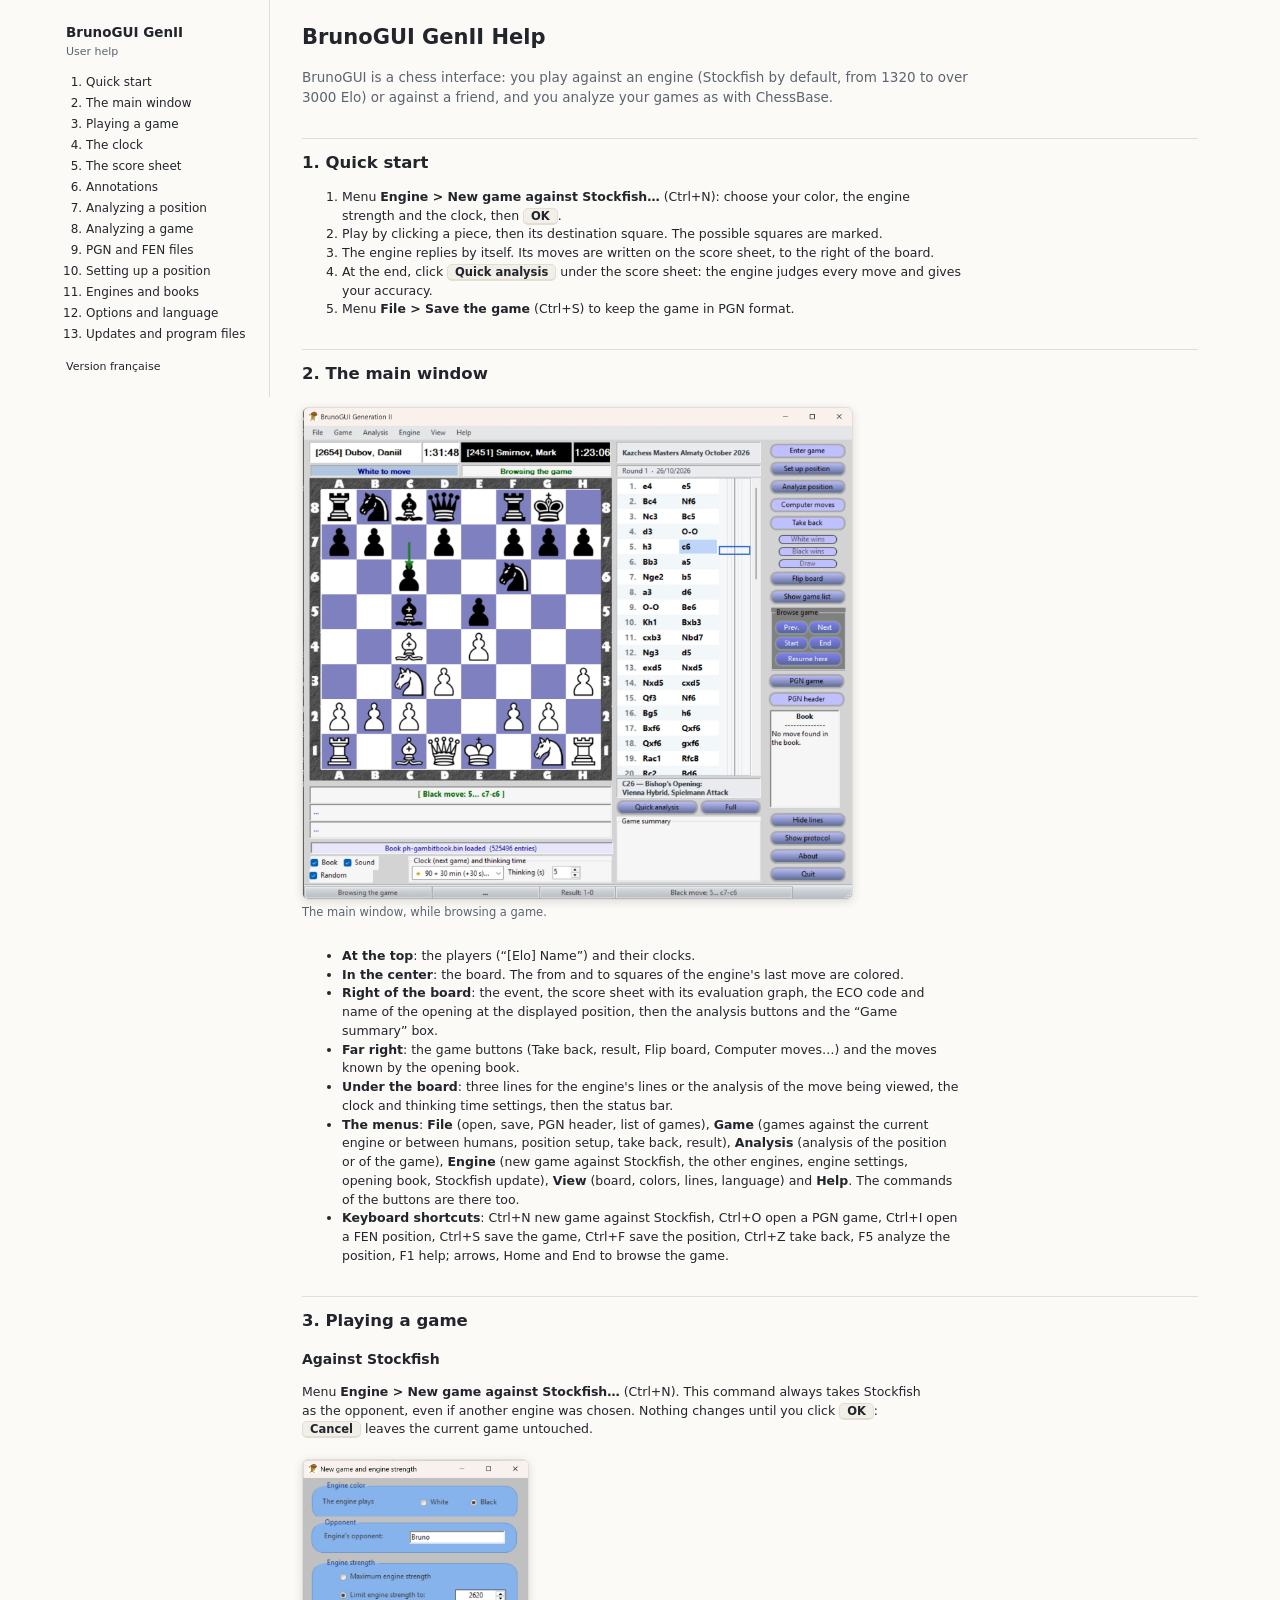
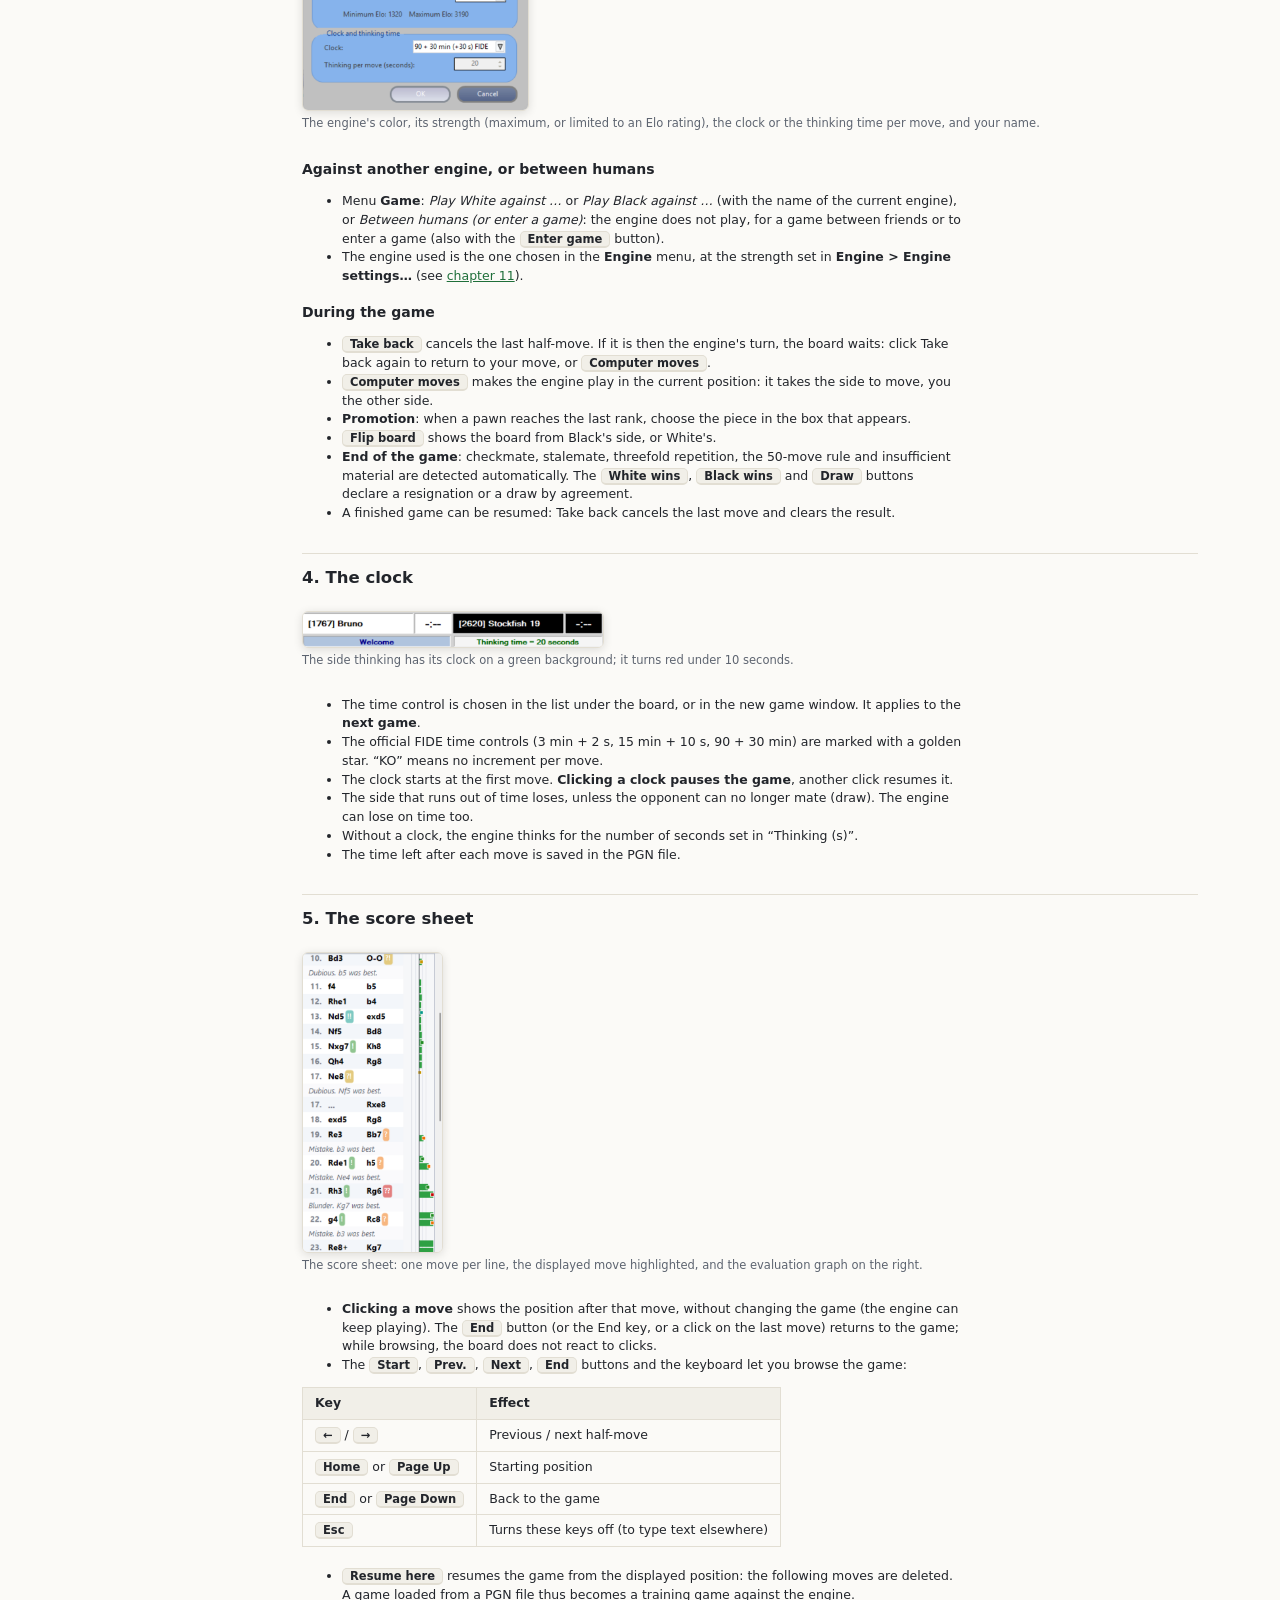
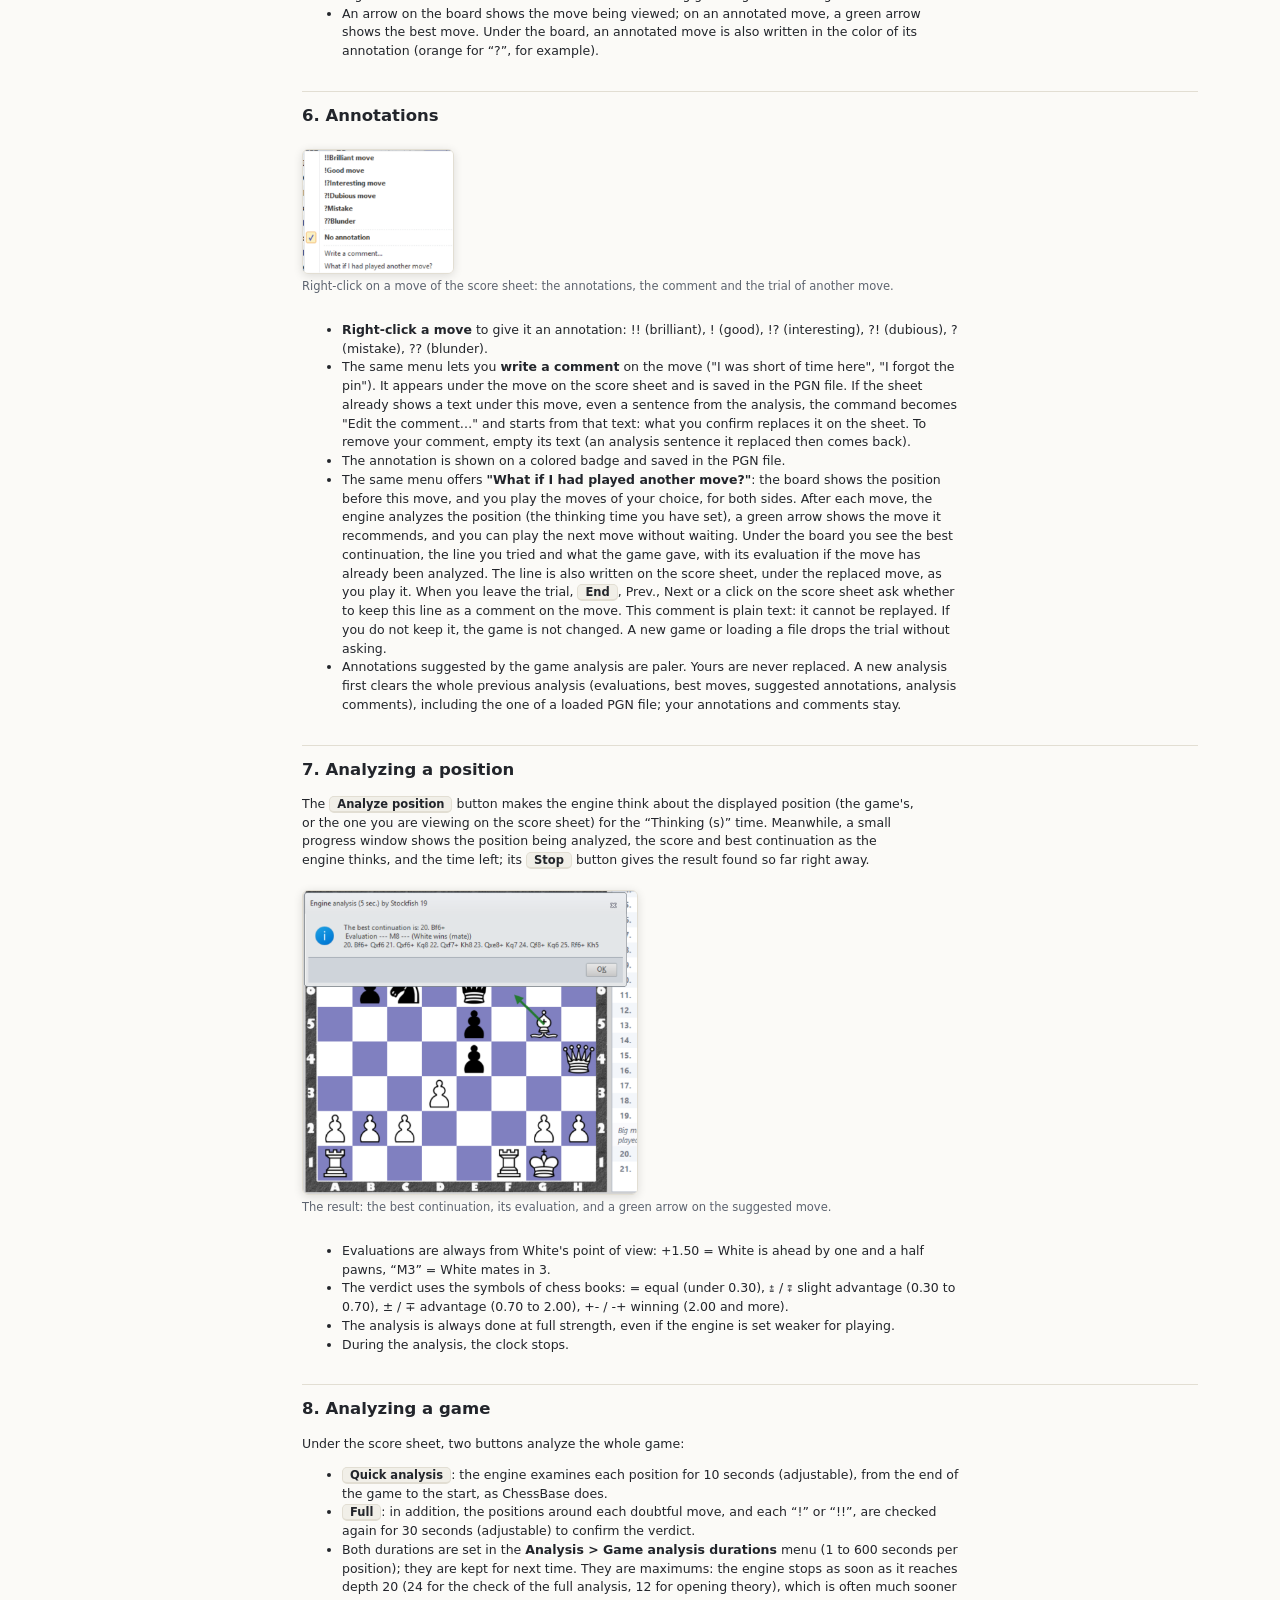
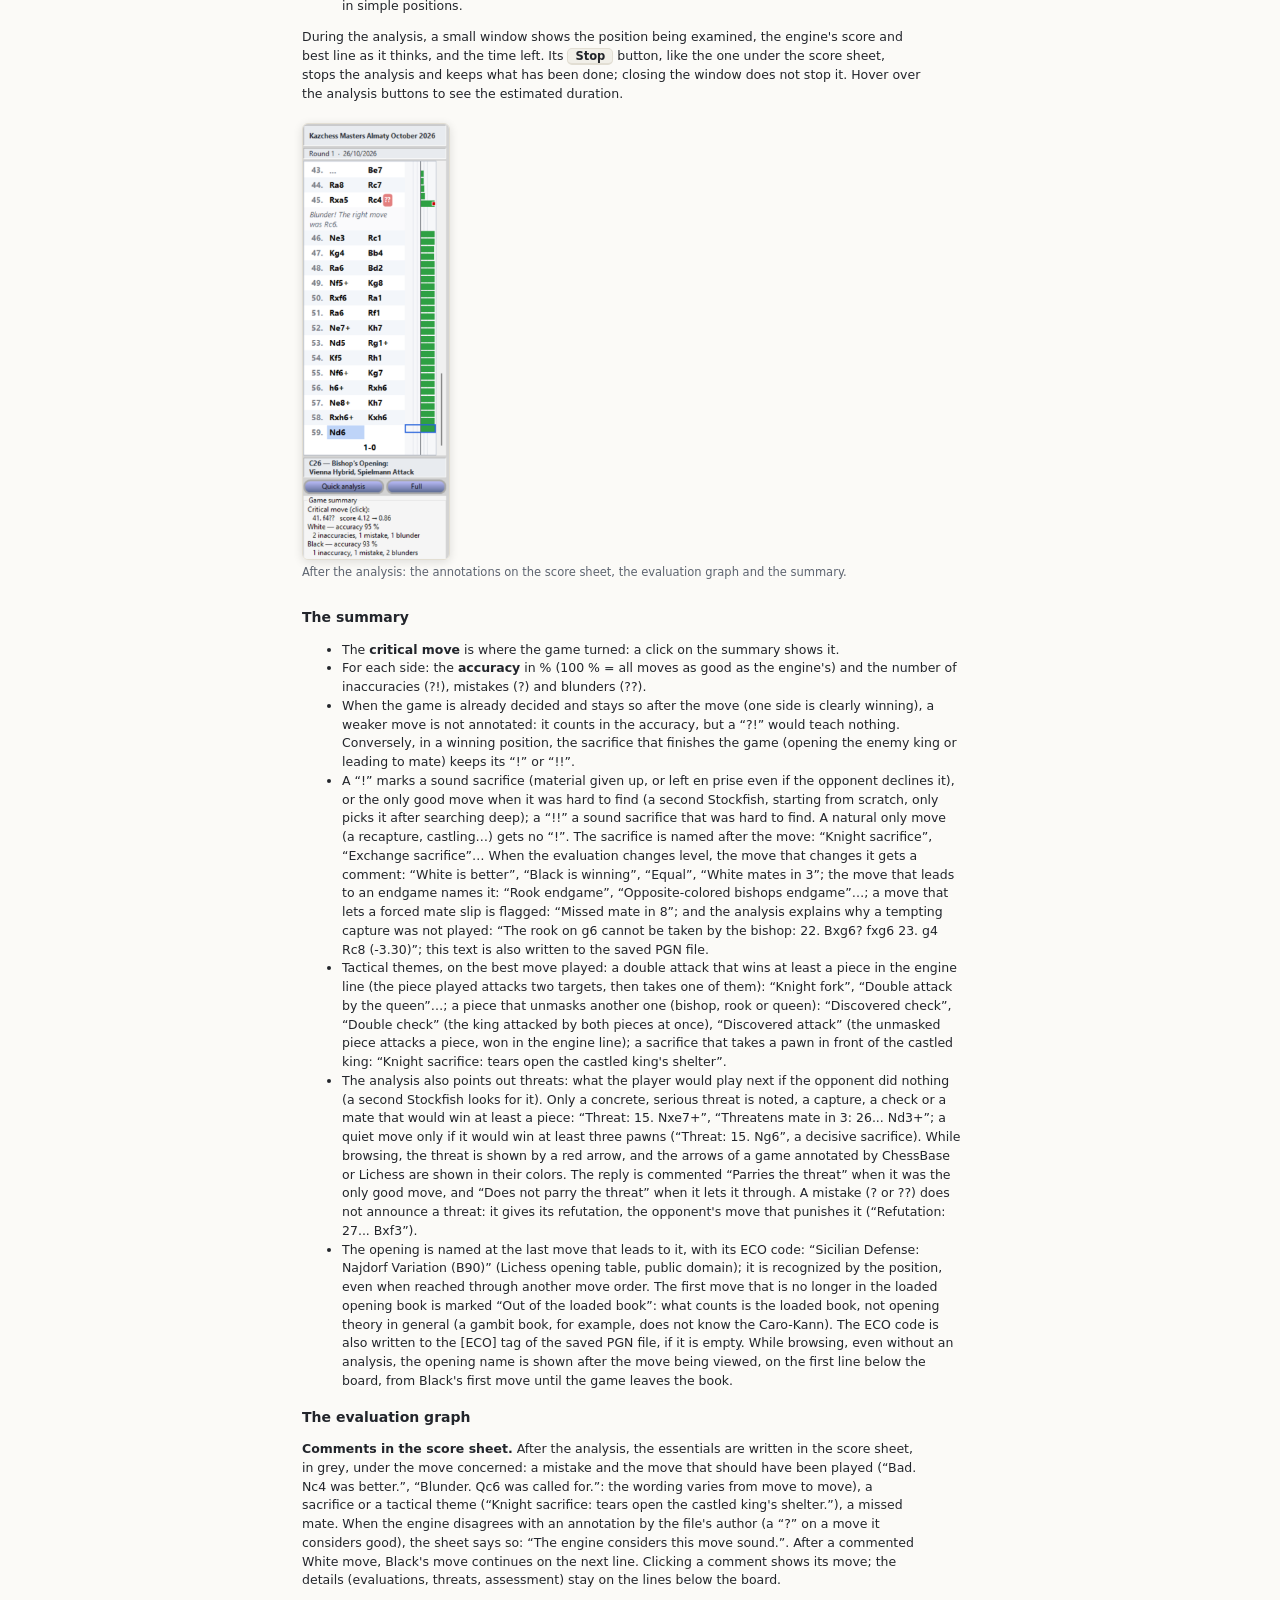
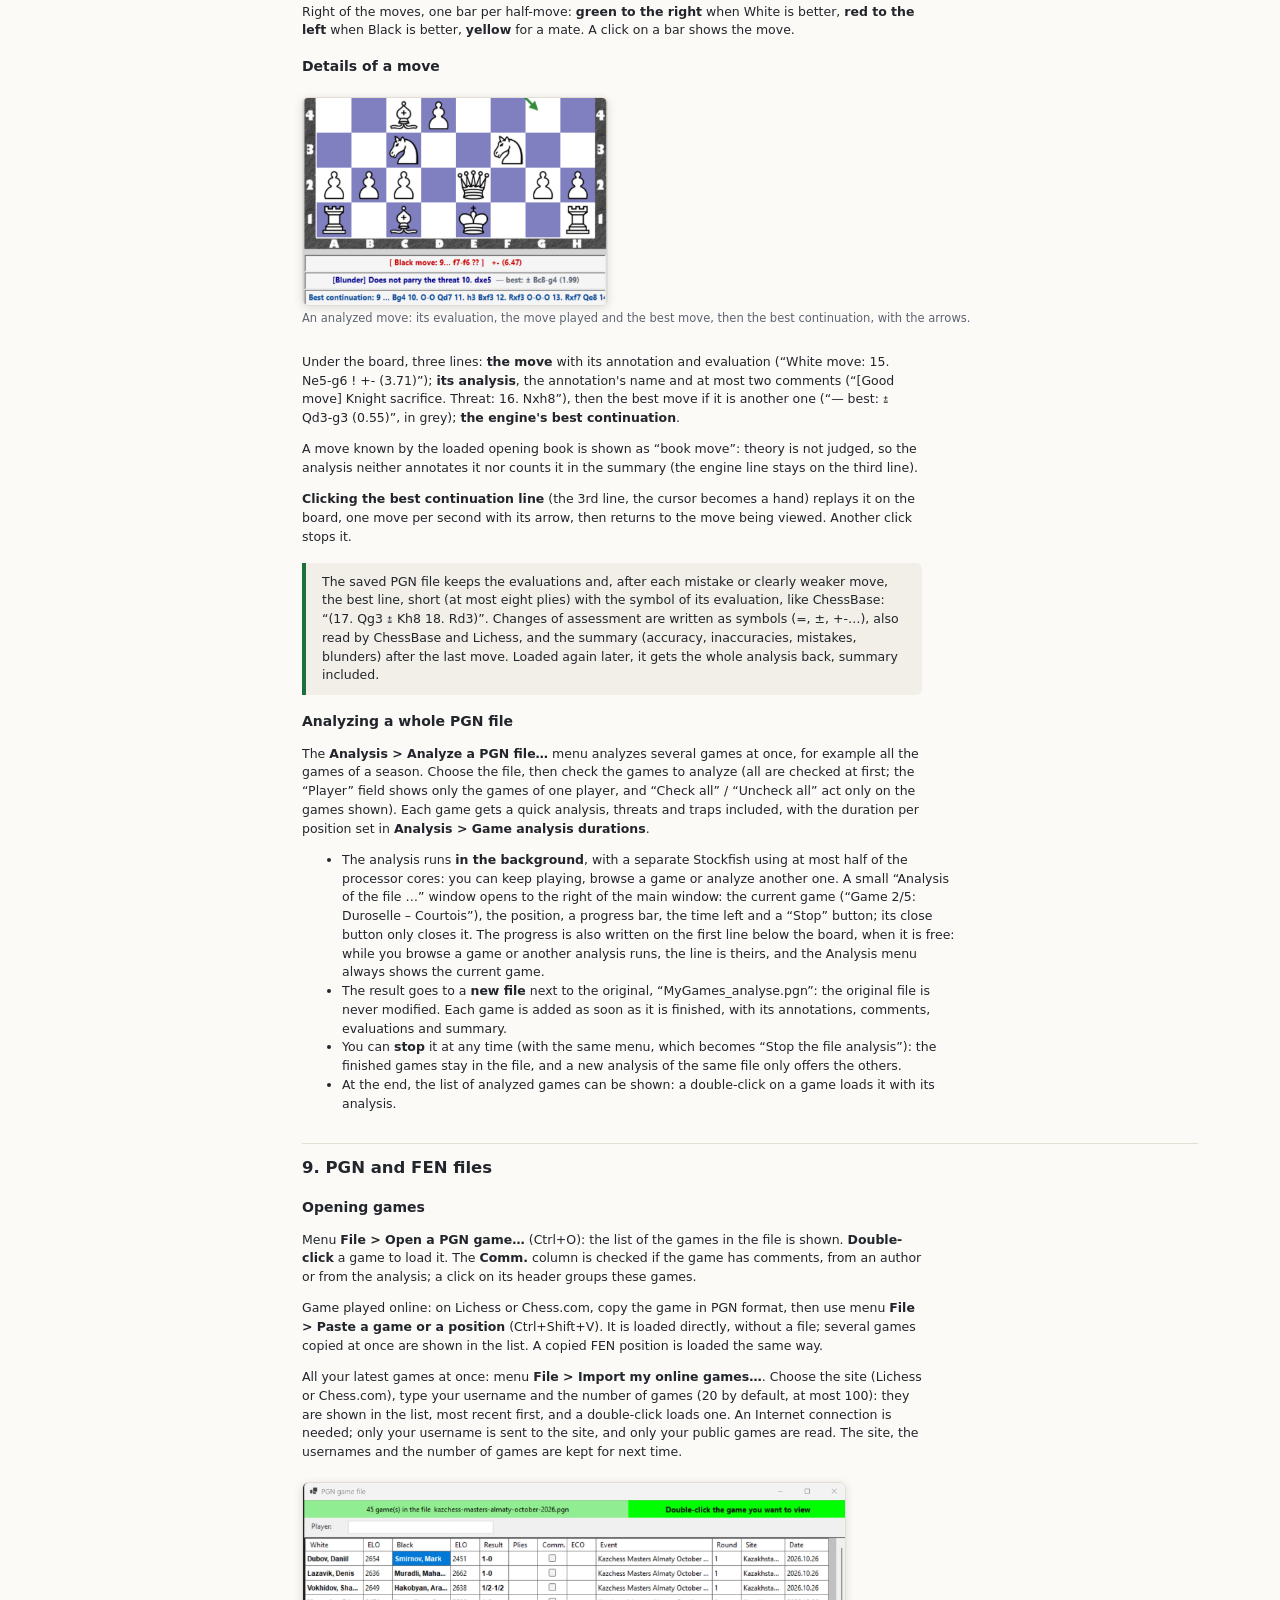
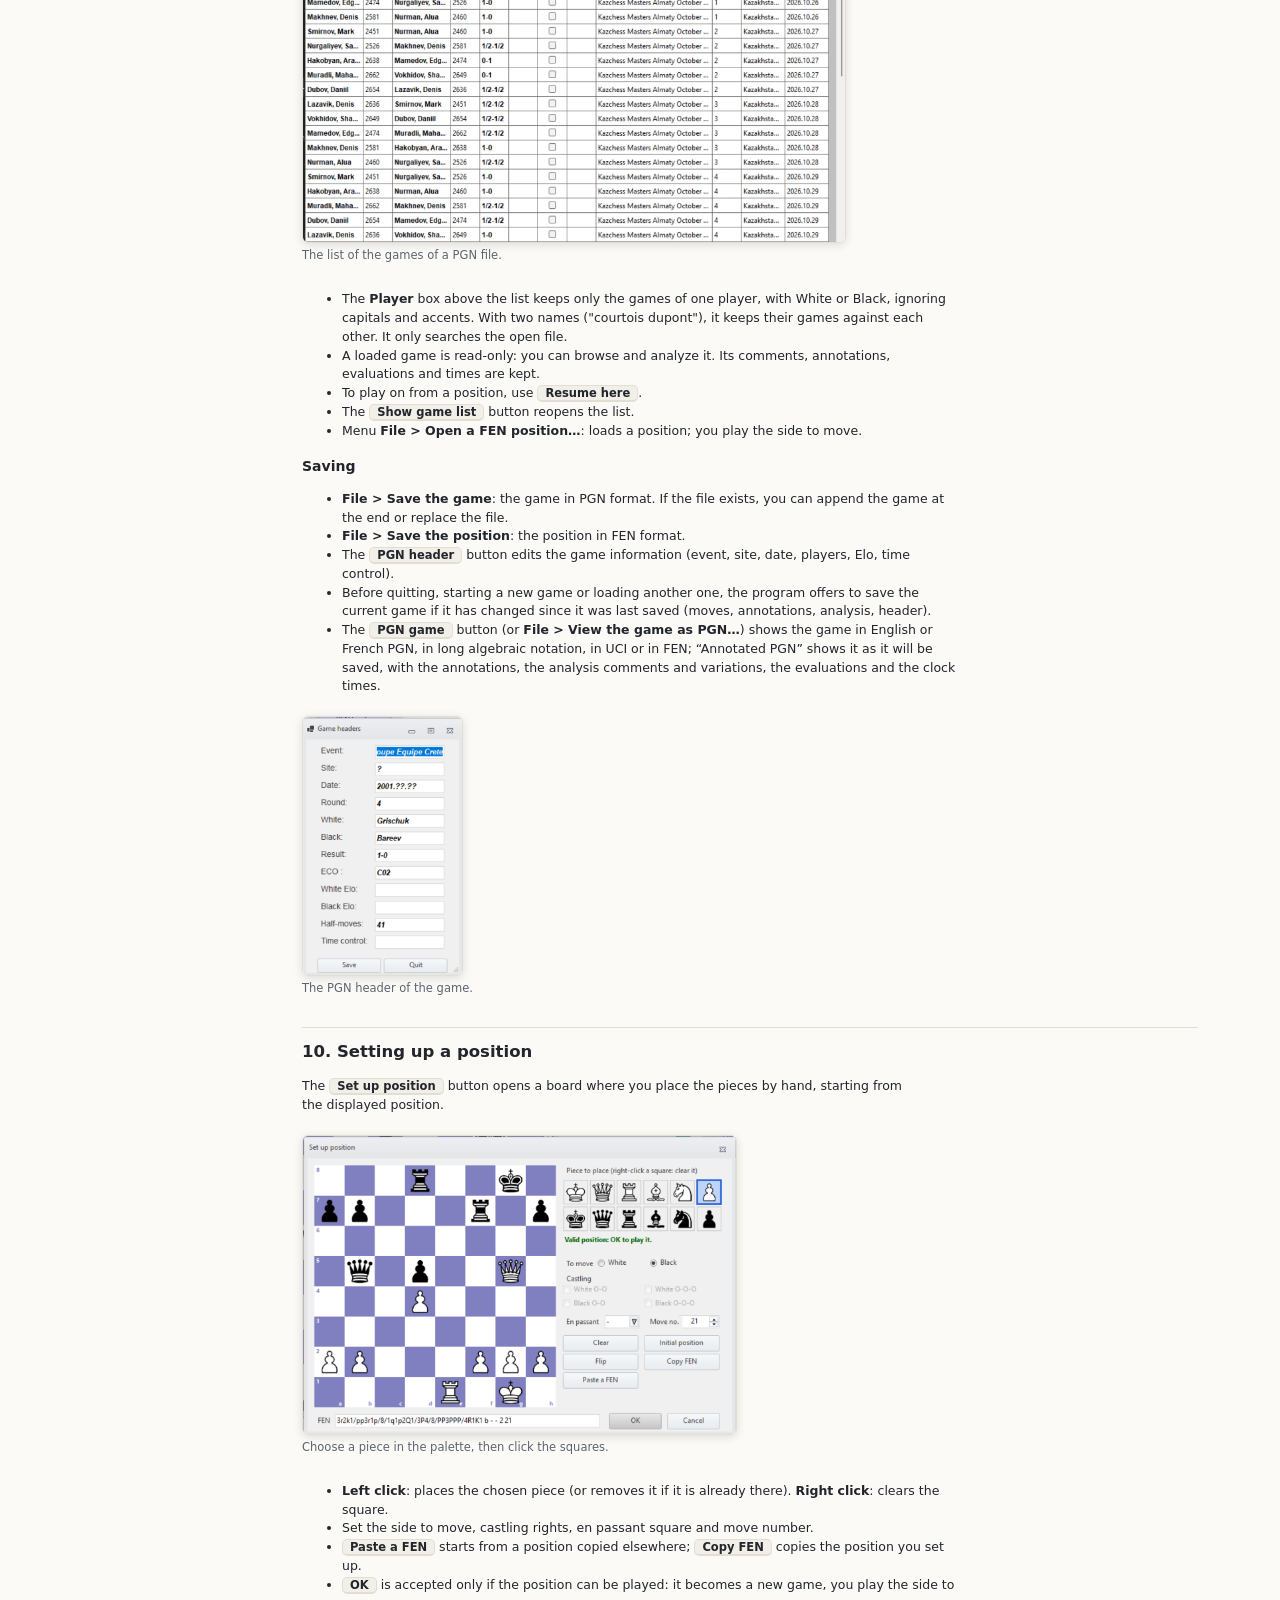
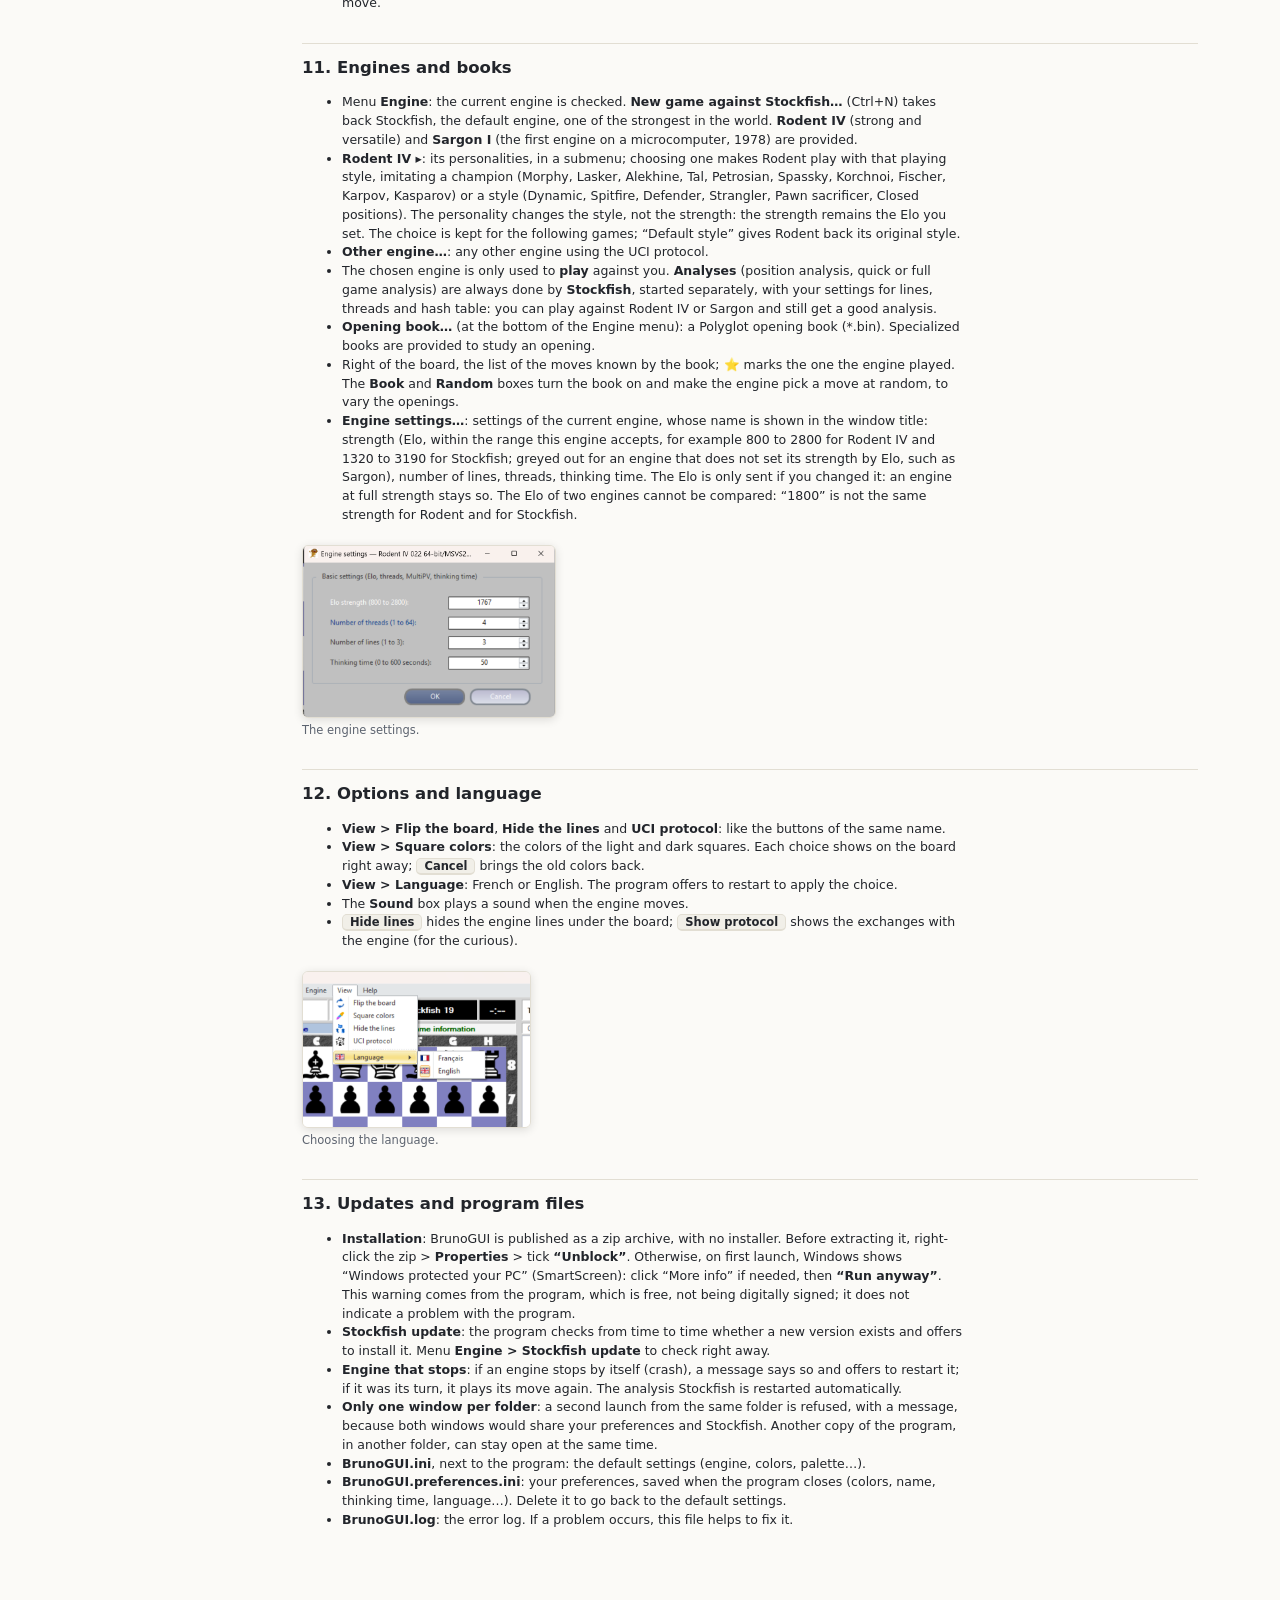
==== commit 648ba4a0: "Importer ses parties en ligne par pseudo (Lichess, Chess.com) Menu Fichier > Importer mes parties en" ====
--- a/Aide/en/index.html
+++ b/Aide/en/index.html
@@ -168,7 +168,7 @@
     <li>A “!” marks a sound sacrifice (material given up, or left en prise even if the opponent declines it), or the only good move when it was hard to find (a second Stockfish, starting from scratch, only picks it after searching deep); a “!!” a sound sacrifice that was hard to find. A natural only move (a recapture, castling…) gets no “!”. The sacrifice is named after the move: “Knight sacrifice”, “Exchange sacrifice”… When the evaluation changes level, the move that changes it gets a comment: “White is better”, “Black is winning”, “Equal”, “White mates in 3”; the move that leads to an endgame names it: “Rook endgame”, “Opposite-colored bishops endgame”…; a move that lets a forced mate slip is flagged: “Missed mate in 8”; and the analysis explains why a tempting capture was not played: “The rook on g6 cannot be taken by the bishop: 22. Bxg6? fxg6 23. g4 Rc8 (-3.30)”; this text is also written to the saved PGN file.</li>
      <li>Tactical themes, on the best move played: a double attack that wins at least a piece in the engine line (the piece played attacks two targets, then takes one of them): “Knight fork”, “Double attack by the queen”…; a piece that unmasks another one (bishop, rook or queen): “Discovered check”, “Double check” (the king attacked by both pieces at once), “Discovered attack” (the unmasked piece attacks a piece, won in the engine line); a sacrifice that takes a pawn in front of the castled king: “Knight sacrifice: tears open the castled king's shelter”.</li>
      <li>The analysis also points out threats: what the player would play next if the opponent did nothing (a second Stockfish looks for it). Only a concrete, serious threat is noted, a capture, a check or a mate that would win at least a piece: “Threat: 15. Nxe7+”, “Threatens mate in 3: 26... Nd3+”; a quiet move only if it would win at least three pawns (“Threat: 15. Ng6”, a decisive sacrifice). While browsing, the threat is shown by a red arrow, and the arrows of a game annotated by ChessBase or Lichess are shown in their colors. The reply is commented “Parries the threat” when it was the only good move, and “Does not parry the threat” when it lets it through. A mistake (? or ??) does not announce a threat: it gives its refutation, the opponent's move that punishes it (“Refutation: 27... Bxf3”).</li>
-     <li>The opening is named at the last move that leads to it, with its ECO code: “Sicilian Defense: Najdorf Variation (B90)” (Lichess opening table, public domain); it is recognized by the position, even when reached through another move order. The first move that is no longer in the loaded opening book is marked “Out of book”. The ECO code is also written to the [ECO] tag of the saved PGN file, if it is empty. While browsing, even without an analysis, the opening name is shown after the move being viewed, on the first line below the board, from Black's first move until the game leaves the book.</li>
+     <li>The opening is named at the last move that leads to it, with its ECO code: “Sicilian Defense: Najdorf Variation (B90)” (Lichess opening table, public domain); it is recognized by the position, even when reached through another move order. The first move that is no longer in the loaded opening book is marked “Out of the loaded book”: what counts is the loaded book, not opening theory in general (a gambit book, for example, does not know the Caro-Kann). The ECO code is also written to the [ECO] tag of the saved PGN file, if it is empty. While browsing, even without an analysis, the opening name is shown after the move being viewed, on the first line below the board, from Black's first move until the game leaves the book.</li>
 </ul>
 <h3>The evaluation graph</h3>
 <p><b>Comments in the score sheet.</b> After the analysis, the essentials are written in the score sheet, in grey, under the move concerned: a mistake and the move that should have been played (“Bad. Nc4 was better.”, “Blunder. Qc6 was called for.”: the wording varies from move to move), a sacrifice or a tactical theme (“Knight sacrifice: tears open the castled king's shelter.”), a missed mate. When the engine disagrees with an annotation by the file's author (a “?” on a move it considers good), the sheet says so: “The engine considers this move sound.”. After a commented White move, Black's move continues on the next line. Clicking a comment shows its move; the details (evaluations, threats, assessment) stay on the lines below the board.</p>
@@ -196,6 +196,7 @@
 <h3>Opening games</h3>
 <p>Menu <b>File &gt; Open a PGN game…</b> (Ctrl+O): the list of the games in the file is shown. <b>Double-click</b> a game to load it. The <b>Comm.</b> column is checked if the game has comments, from an author or from the analysis; a click on its header groups these games.</p>
 <p>Game played online: on Lichess or Chess.com, copy the game in PGN format, then use menu <b>File &gt; Paste a game or a position</b> (Ctrl+Shift+V). It is loaded directly, without a file; several games copied at once are shown in the list. A copied FEN position is loaded the same way.</p>
+<p>All your latest games at once: menu <b>File &gt; Import my online games…</b>. Choose the site (Lichess or Chess.com), type your username and the number of games (20 by default, at most 100): they are shown in the list, most recent first, and a double-click loads one. An Internet connection is needed; only your username is sent to the site, and only your public games are read. The site, the usernames and the number of games are kept for next time.</p>
 <figure>
     <img src="images/09-liste-parties.webp" alt="List of the games of a PGN file">
     <figcaption>The list of the games of a PGN file.</figcaption>
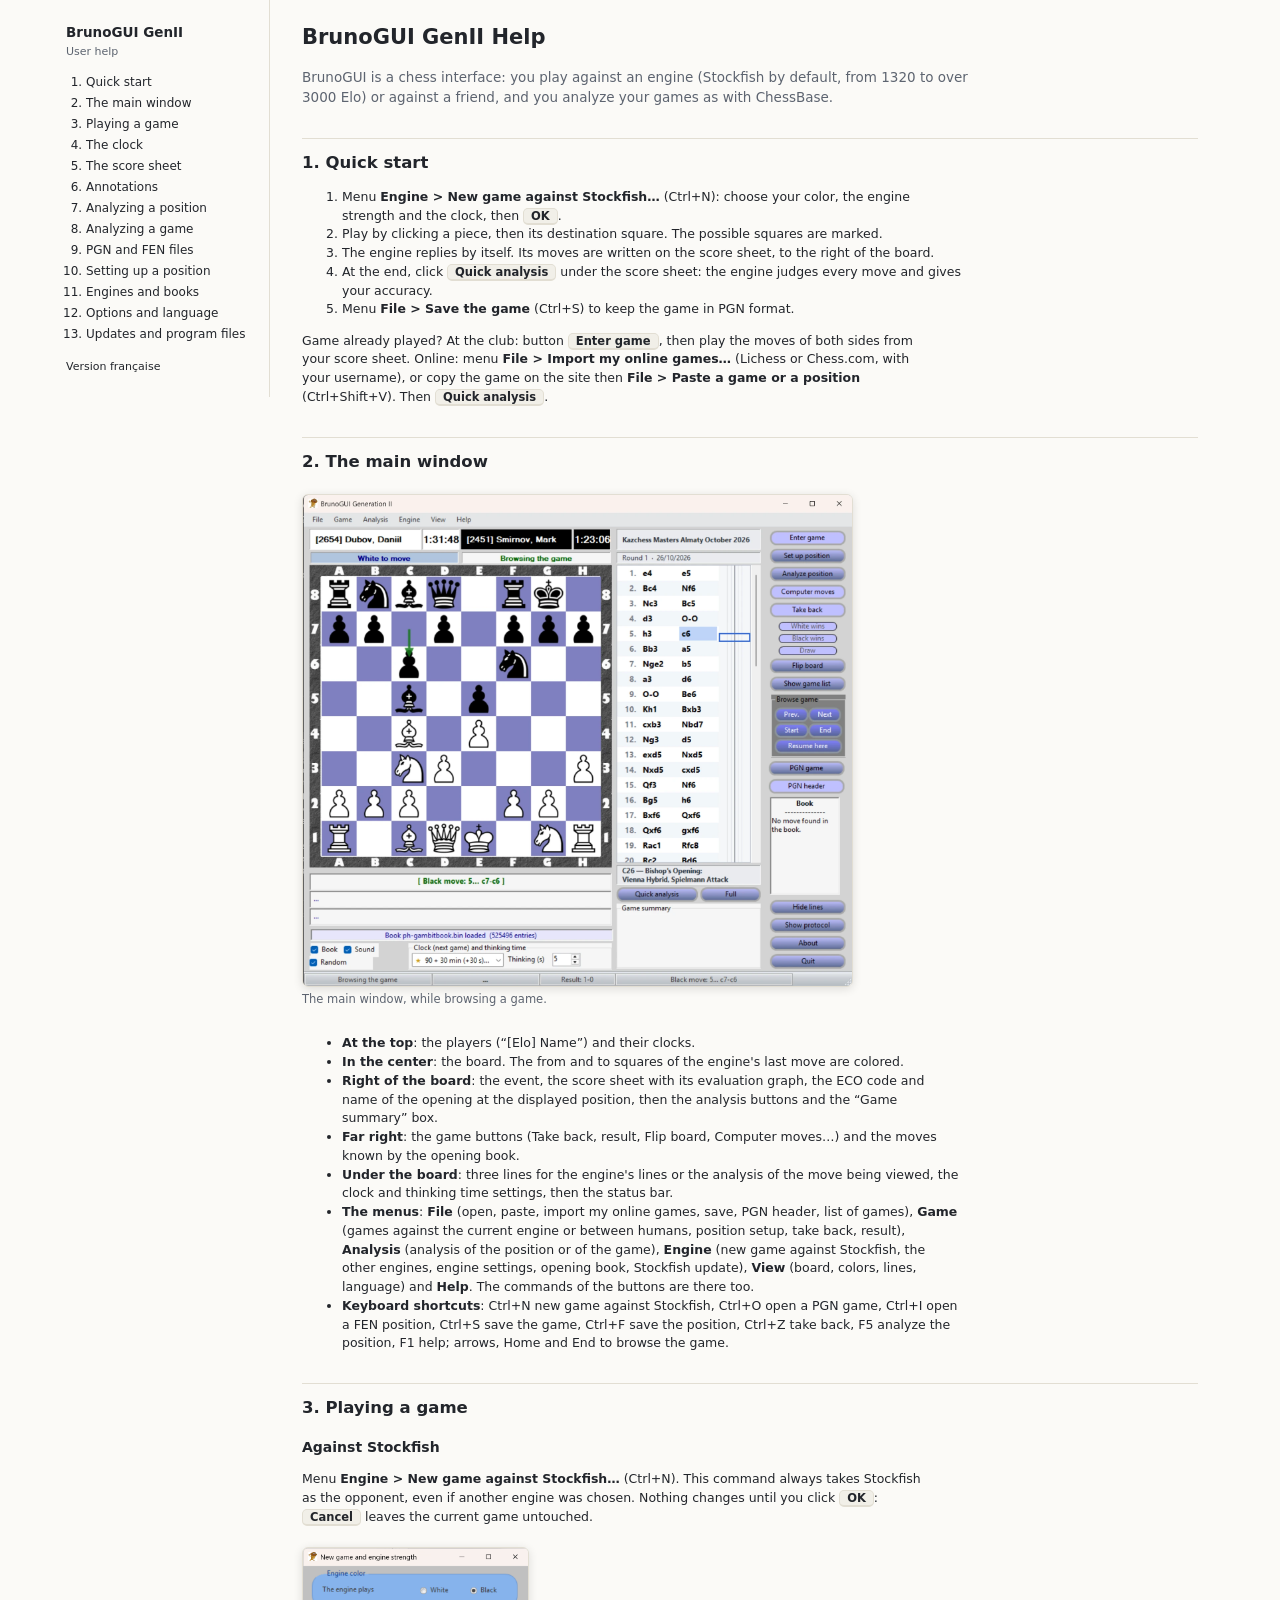
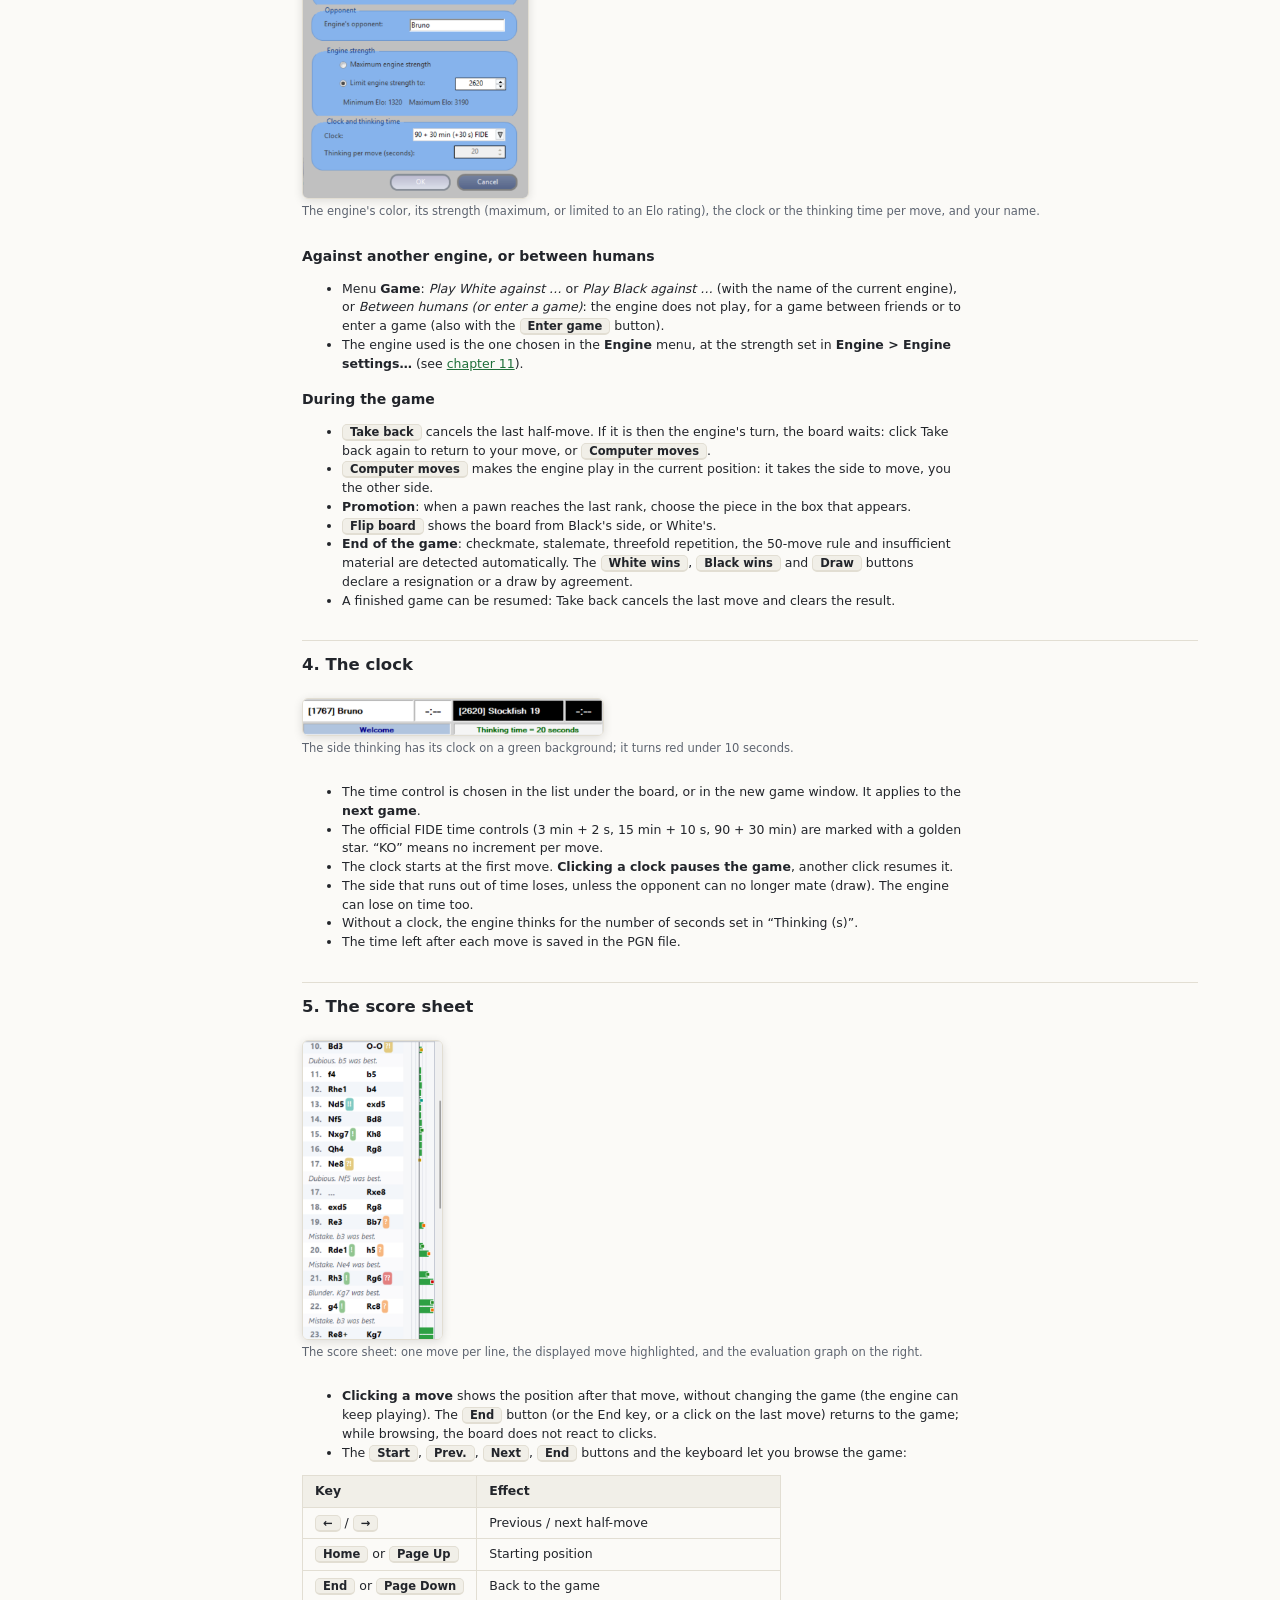
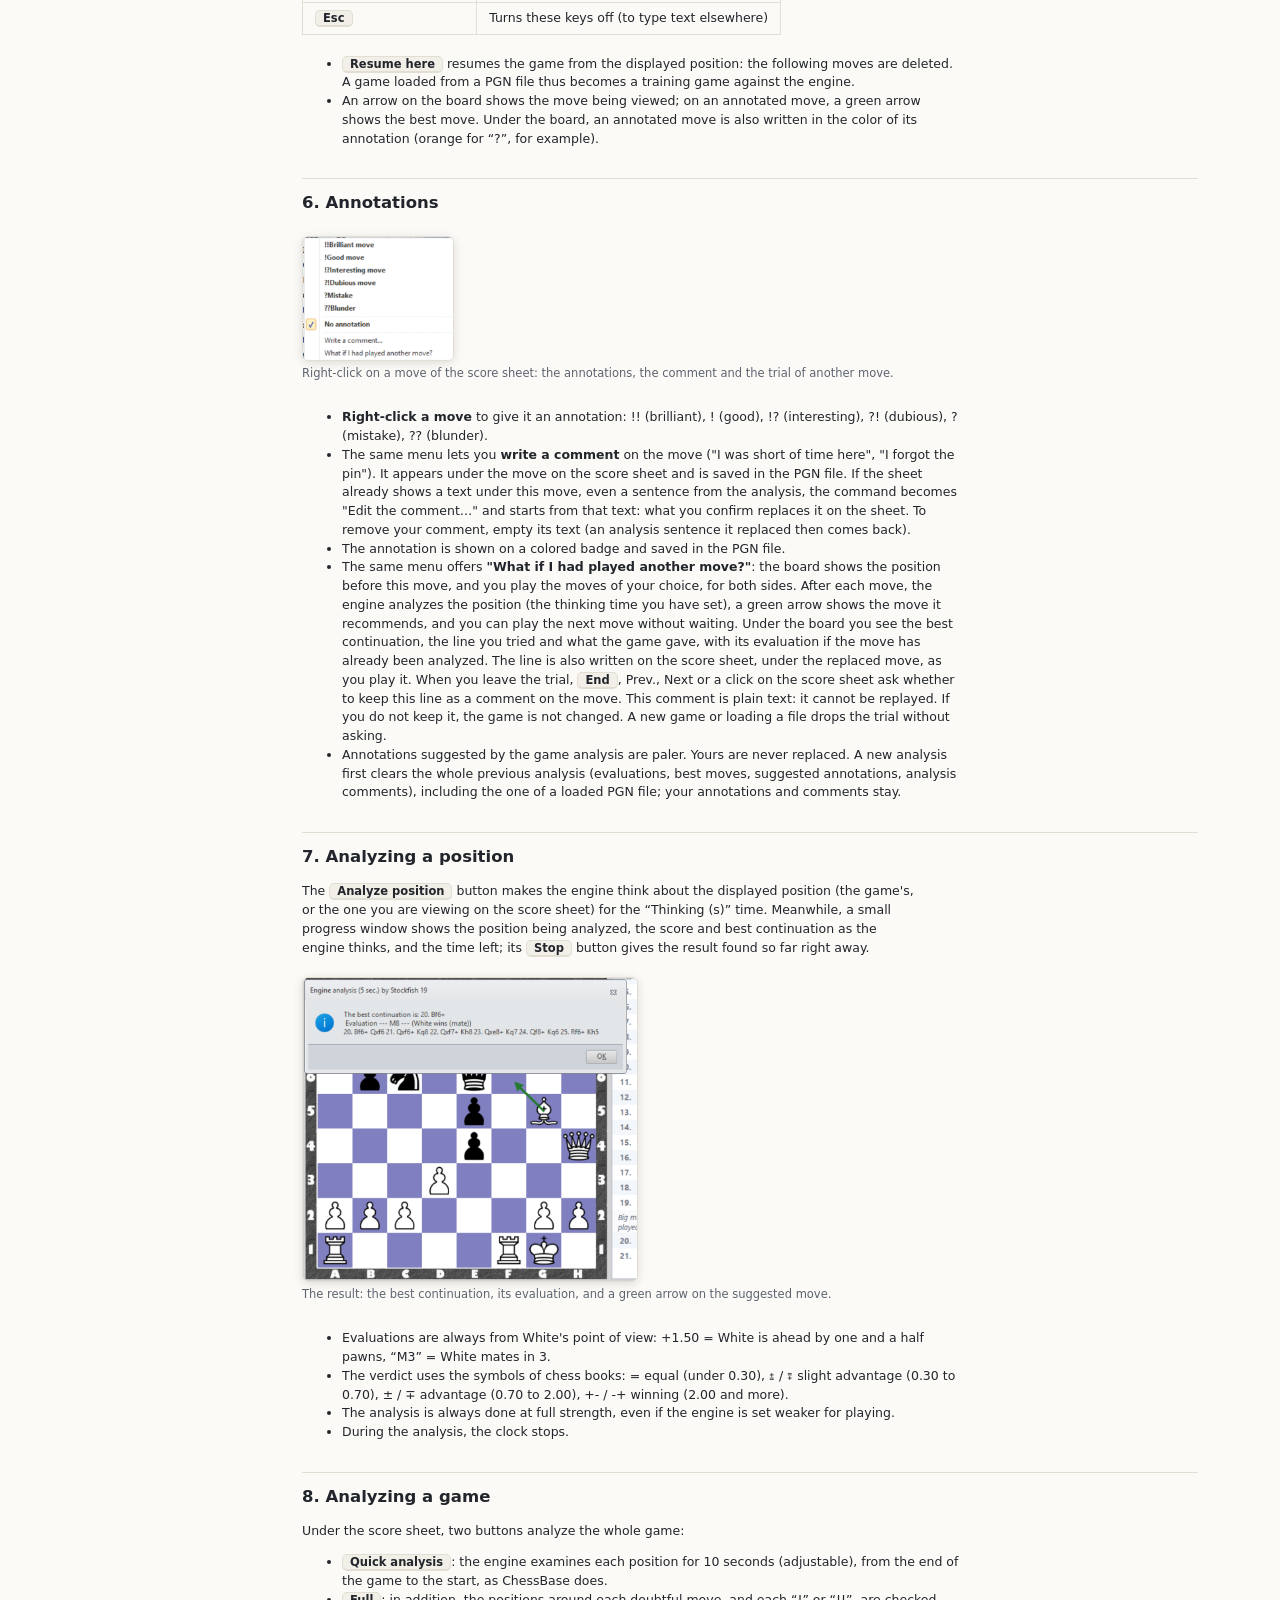
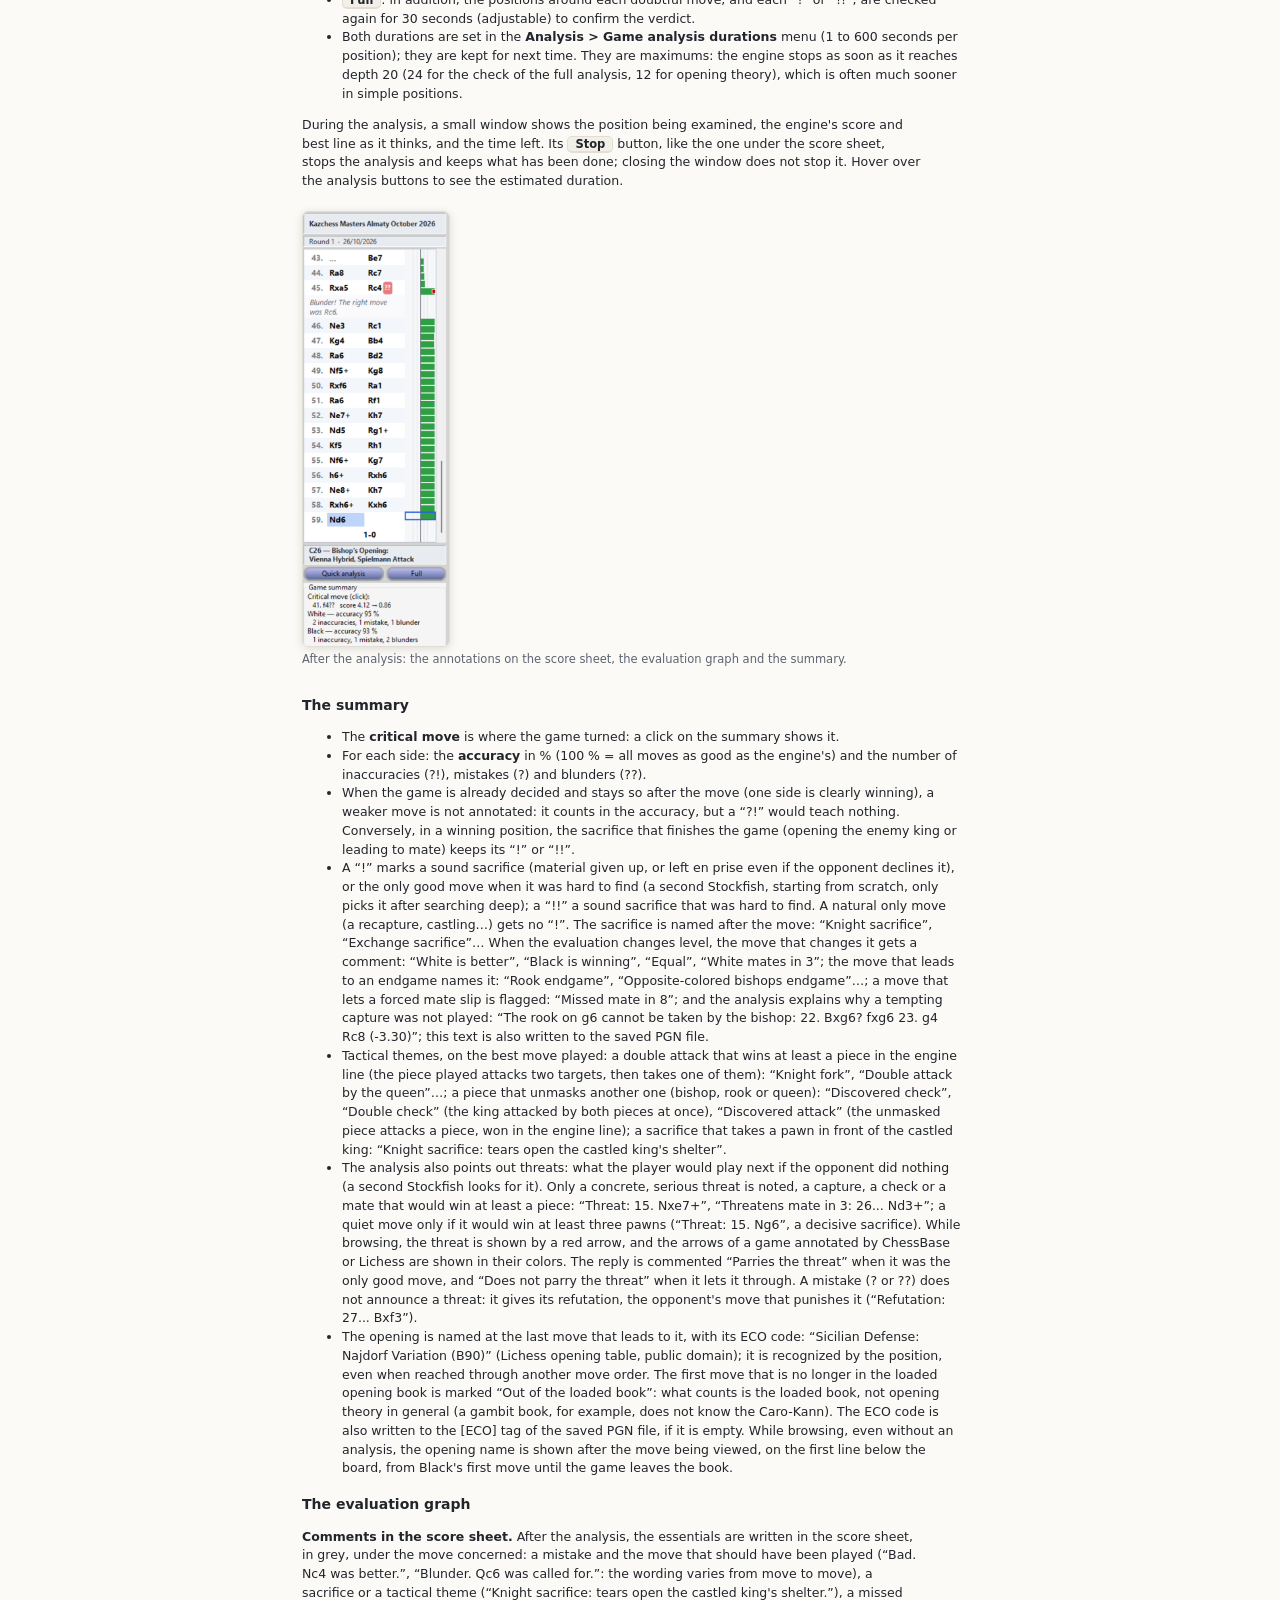
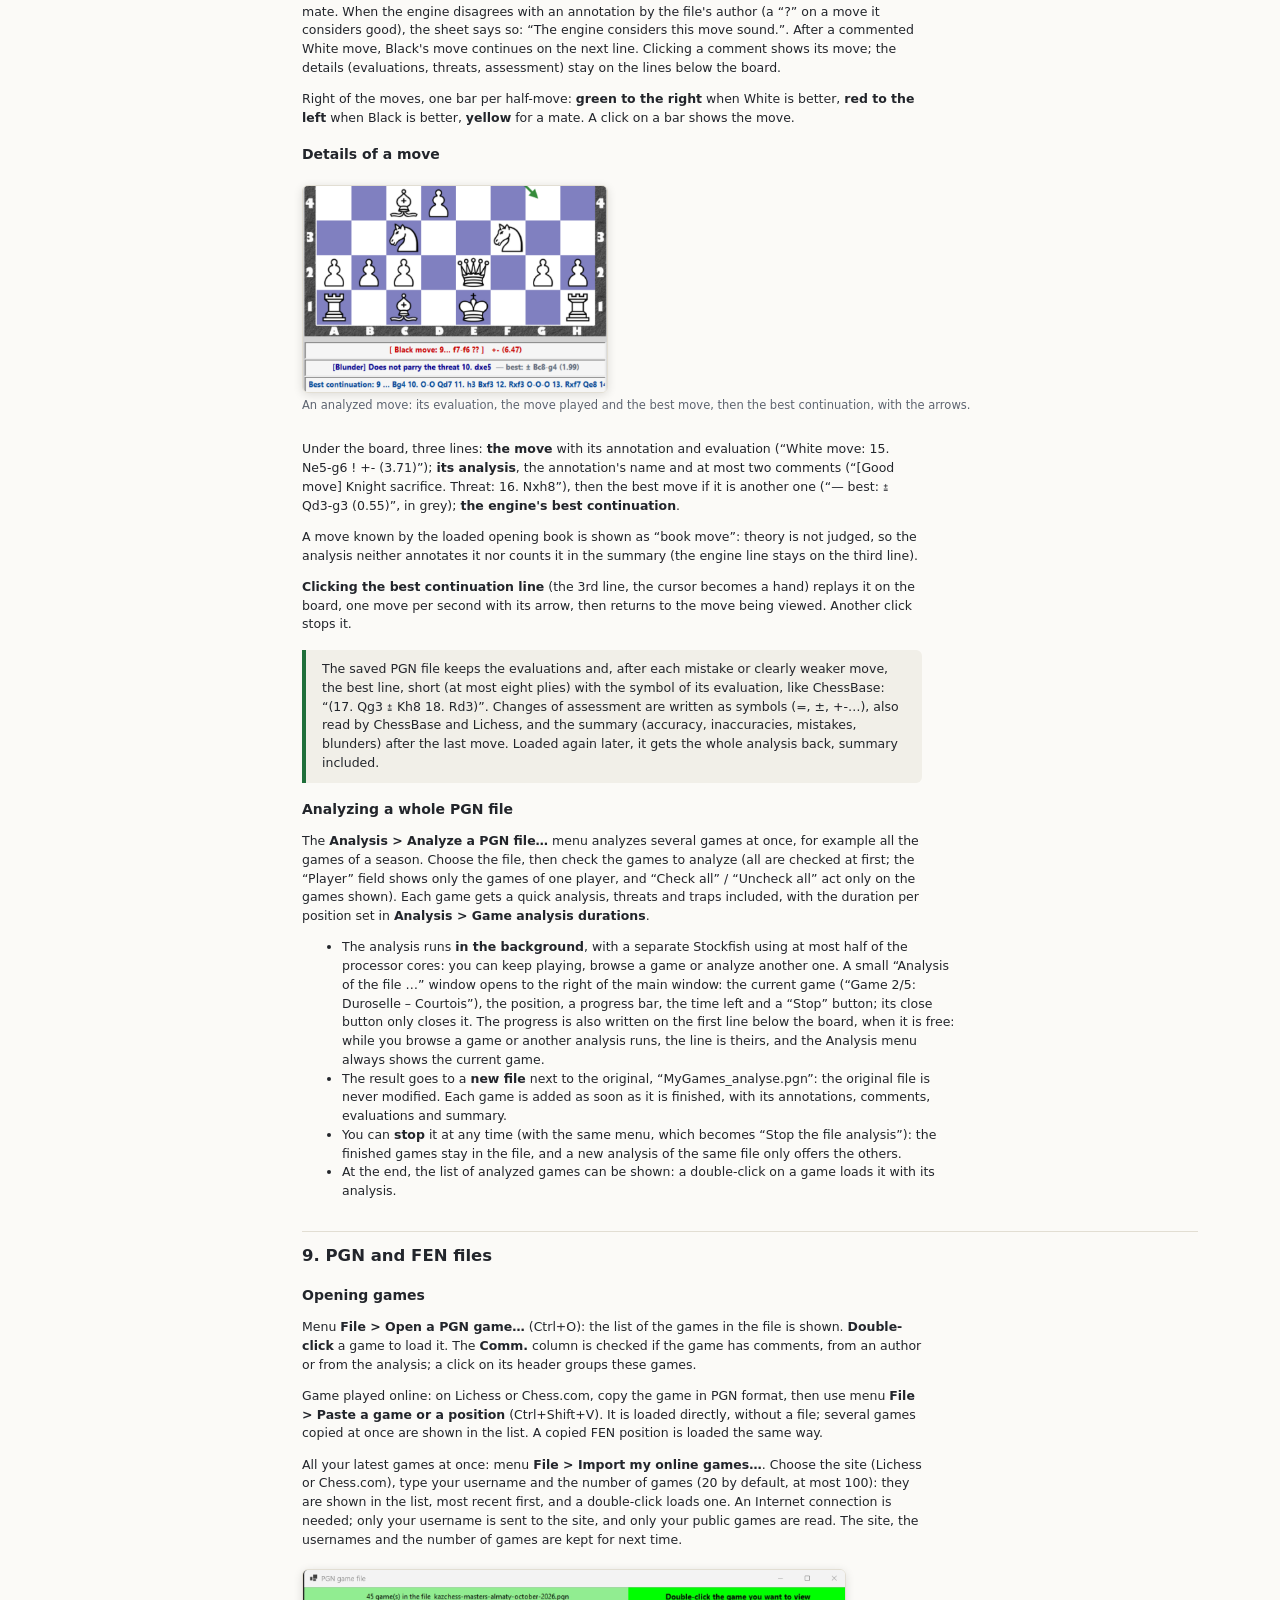
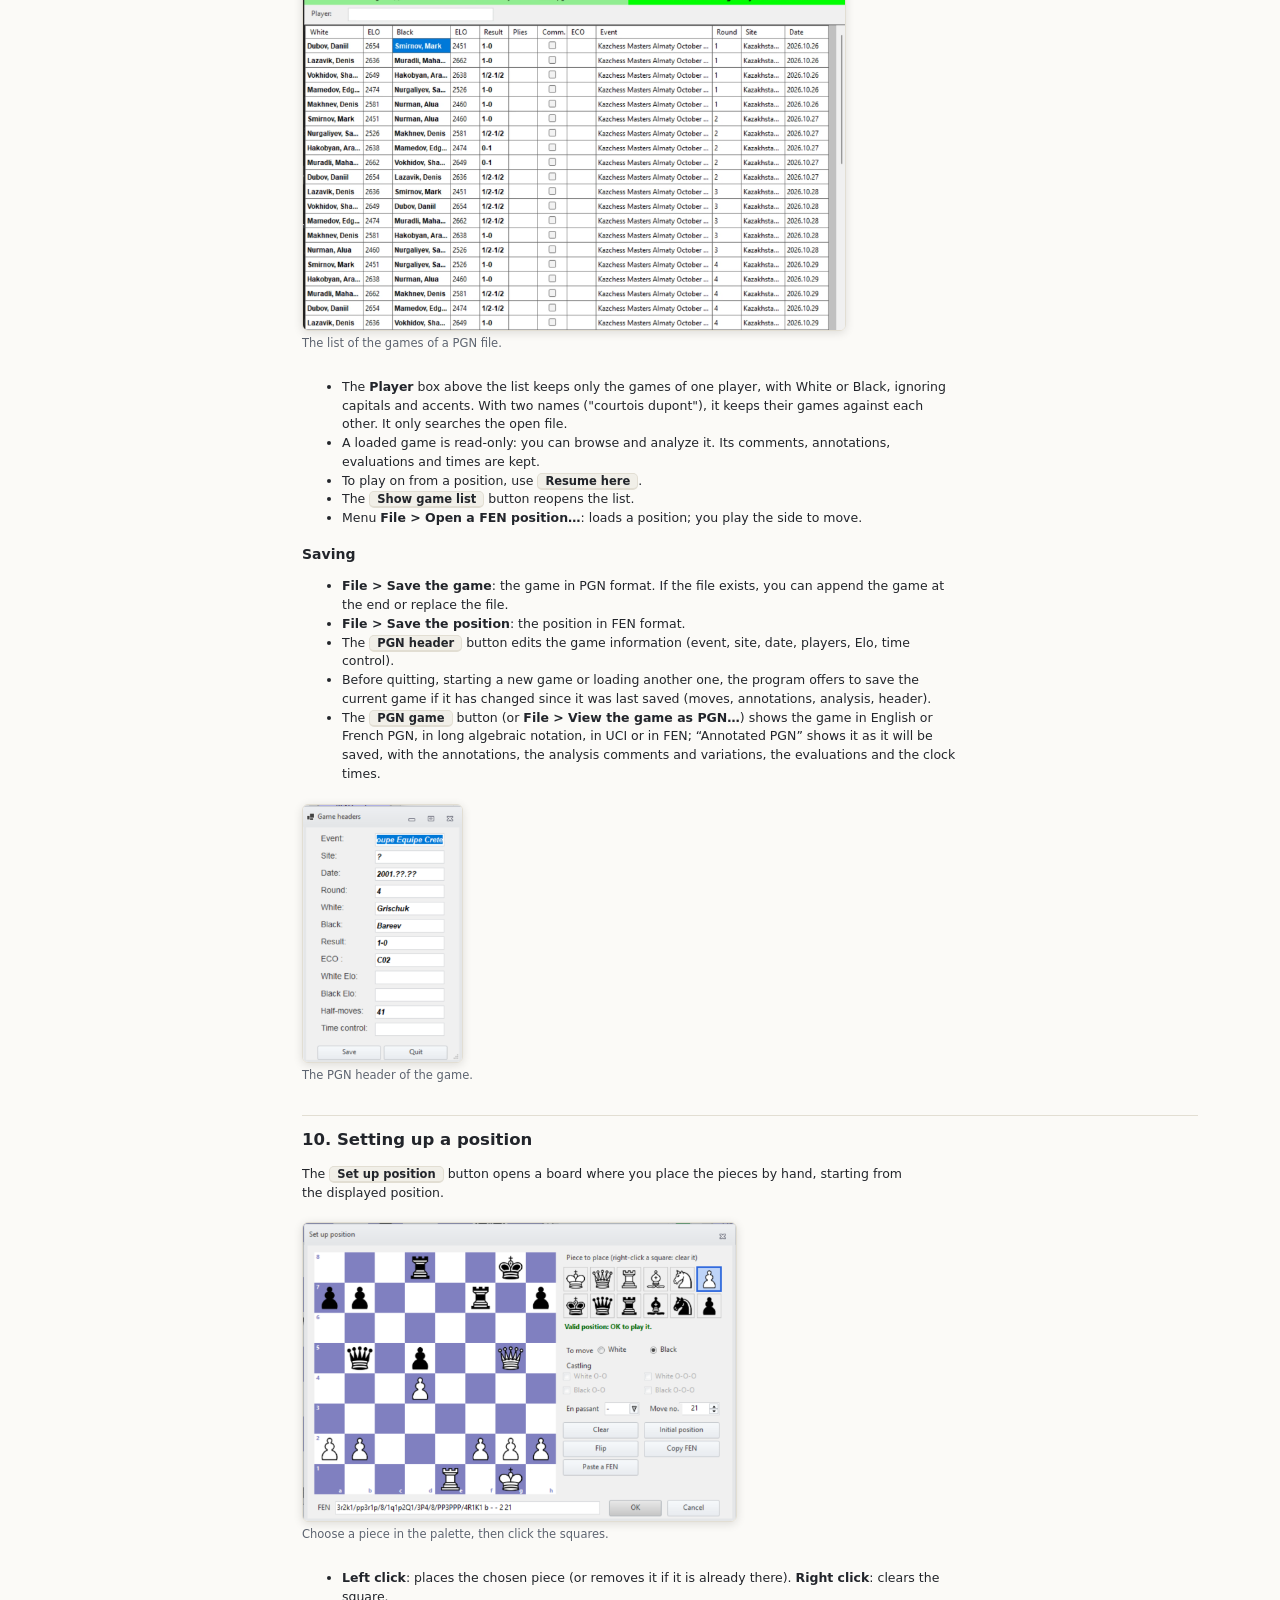
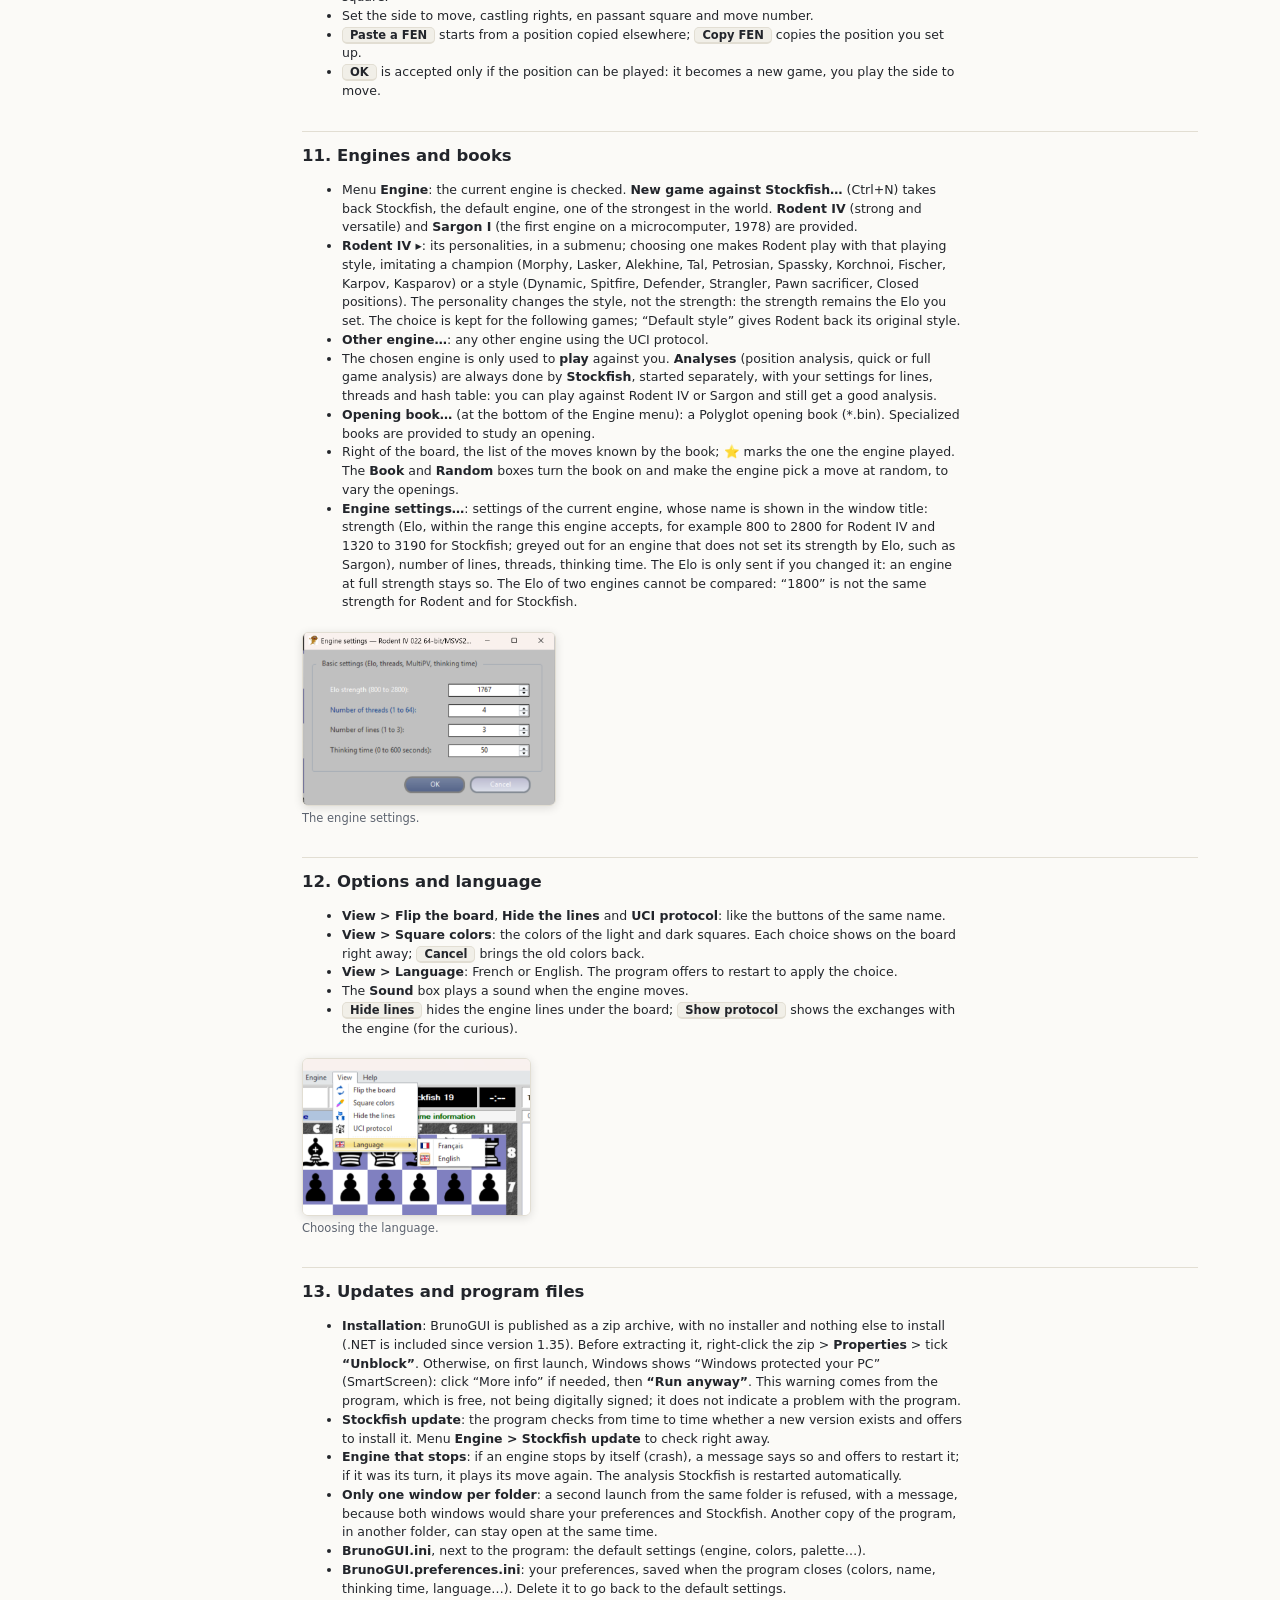
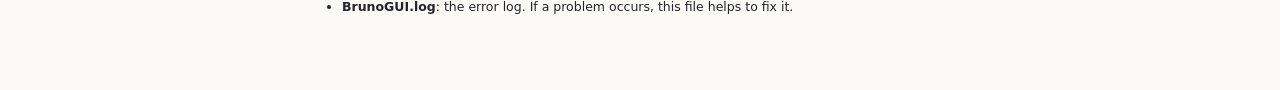
==== commit 71eed5d3: "Aide : parties déjà jouées, menu Fichier, installation sans .NET Démarrage rapide : saisir une parti" ====
--- a/Aide/en/index.html
+++ b/Aide/en/index.html
@@ -42,6 +42,7 @@
     <li>At the end, click <span class="bouton">Quick analysis</span> under the score sheet: the engine judges every move and gives your accuracy.</li>
     <li>Menu <b>File &gt; Save the game</b> (Ctrl+S) to keep the game in PGN format.</li>
 </ol>
+<p>Game already played? At the club: button <span class="bouton">Enter game</span>, then play the moves of both sides from your score sheet. Online: menu <b>File &gt; Import my online games…</b> (Lichess or Chess.com, with your username), or copy the game on the site then <b>File &gt; Paste a game or a position</b> (Ctrl+Shift+V). Then <span class="bouton">Quick analysis</span>.</p>
 
 <!-- ═══════════════════════════════════════════════════════════════ -->
 <h2 id="window">2. The main window</h2>
@@ -55,7 +56,7 @@
     <li><b>Right of the board</b>: the event, the score sheet with its evaluation graph, the ECO code and name of the opening at the displayed position, then the analysis buttons and the “Game summary” box.</li>
     <li><b>Far right</b>: the game buttons (Take back, result, Flip board, Computer moves…) and the moves known by the opening book.</li>
     <li><b>Under the board</b>: three lines for the engine's lines or the analysis of the move being viewed, the clock and thinking time settings, then the status bar.</li>
-    <li><b>The menus</b>: <b>File</b> (open, save, PGN header, list of games), <b>Game</b> (games against the current engine or between humans, position setup, take back, result), <b>Analysis</b> (analysis of the position or of the game), <b>Engine</b> (new game against Stockfish, the other engines, engine settings, opening book, Stockfish update), <b>View</b> (board, colors, lines, language) and <b>Help</b>. The commands of the buttons are there too.</li>
+    <li><b>The menus</b>: <b>File</b> (open, paste, import my online games, save, PGN header, list of games), <b>Game</b> (games against the current engine or between humans, position setup, take back, result), <b>Analysis</b> (analysis of the position or of the game), <b>Engine</b> (new game against Stockfish, the other engines, engine settings, opening book, Stockfish update), <b>View</b> (board, colors, lines, language) and <b>Help</b>. The commands of the buttons are there too.</li>
     <li><b>Keyboard shortcuts</b>: Ctrl+N new game against Stockfish, Ctrl+O open a PGN game, Ctrl+I open a FEN position, Ctrl+S save the game, Ctrl+F save the position, Ctrl+Z take back, F5 analyze the position, F1 help; arrows, Home and End to browse the game.</li>
 </ul>
 
@@ -268,7 +269,7 @@
 <!-- ═══════════════════════════════════════════════════════════════ -->
 <h2 id="program">13. Updates and program files</h2>
 <ul>
-    <li><b>Installation</b>: BrunoGUI is published as a zip archive, with no installer. Before extracting it, right-click the zip &gt; <b>Properties</b> &gt; tick <b>“Unblock”</b>. Otherwise, on first launch, Windows shows “Windows protected your PC” (SmartScreen): click “More info” if needed, then <b>“Run anyway”</b>. This warning comes from the program, which is free, not being digitally signed; it does not indicate a problem with the program.</li>
+    <li><b>Installation</b>: BrunoGUI is published as a zip archive, with no installer and nothing else to install (.NET is included since version 1.35). Before extracting it, right-click the zip &gt; <b>Properties</b> &gt; tick <b>“Unblock”</b>. Otherwise, on first launch, Windows shows “Windows protected your PC” (SmartScreen): click “More info” if needed, then <b>“Run anyway”</b>. This warning comes from the program, which is free, not being digitally signed; it does not indicate a problem with the program.</li>
     <li><b>Stockfish update</b>: the program checks from time to time whether a new version exists and offers to install it. Menu <b>Engine &gt; Stockfish update</b> to check right away.</li>
     <li><b>Engine that stops</b>: if an engine stops by itself (crash), a message says so and offers to restart it; if it was its turn, it plays its move again. The analysis Stockfish is restarted automatically.</li>
     <li><b>Only one window per folder</b>: a second launch from the same folder is refused, with a message, because both windows would share your preferences and Stockfish. Another copy of the program, in another folder, can stay open at the same time.</li>
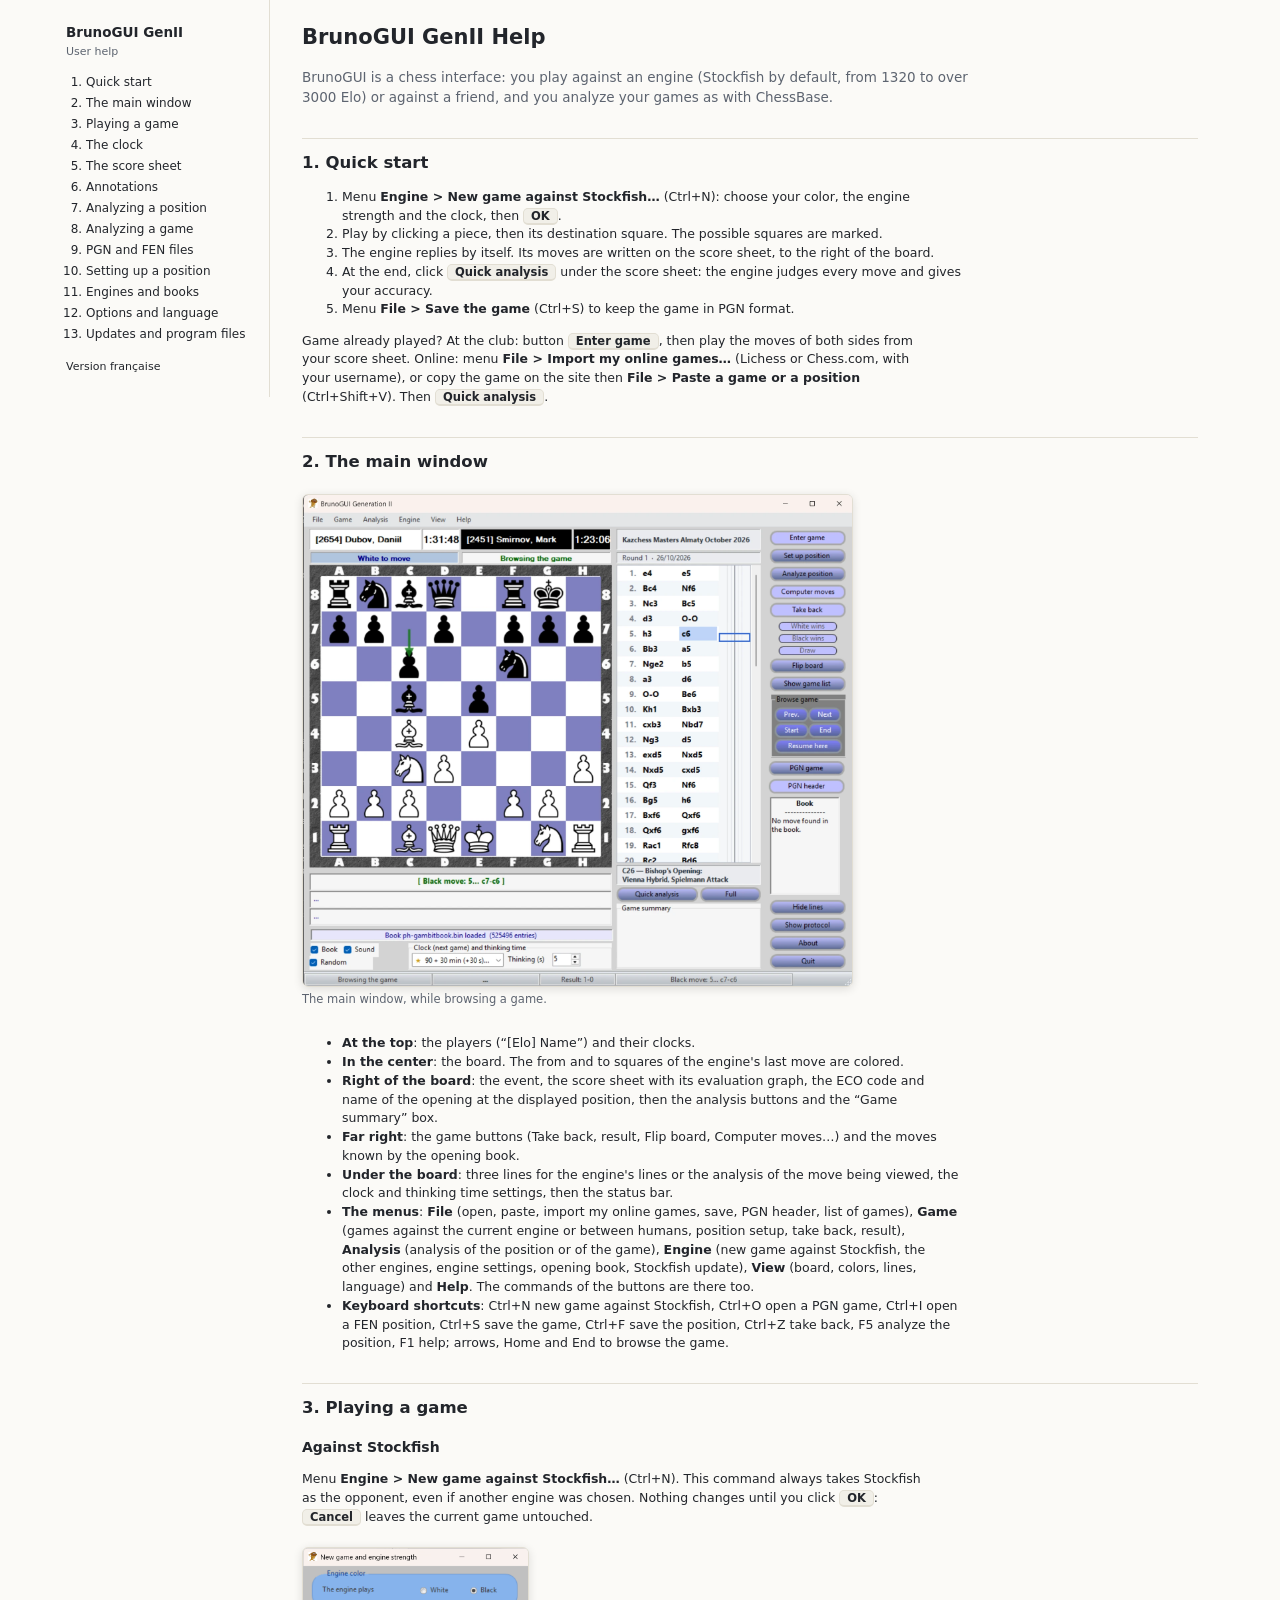
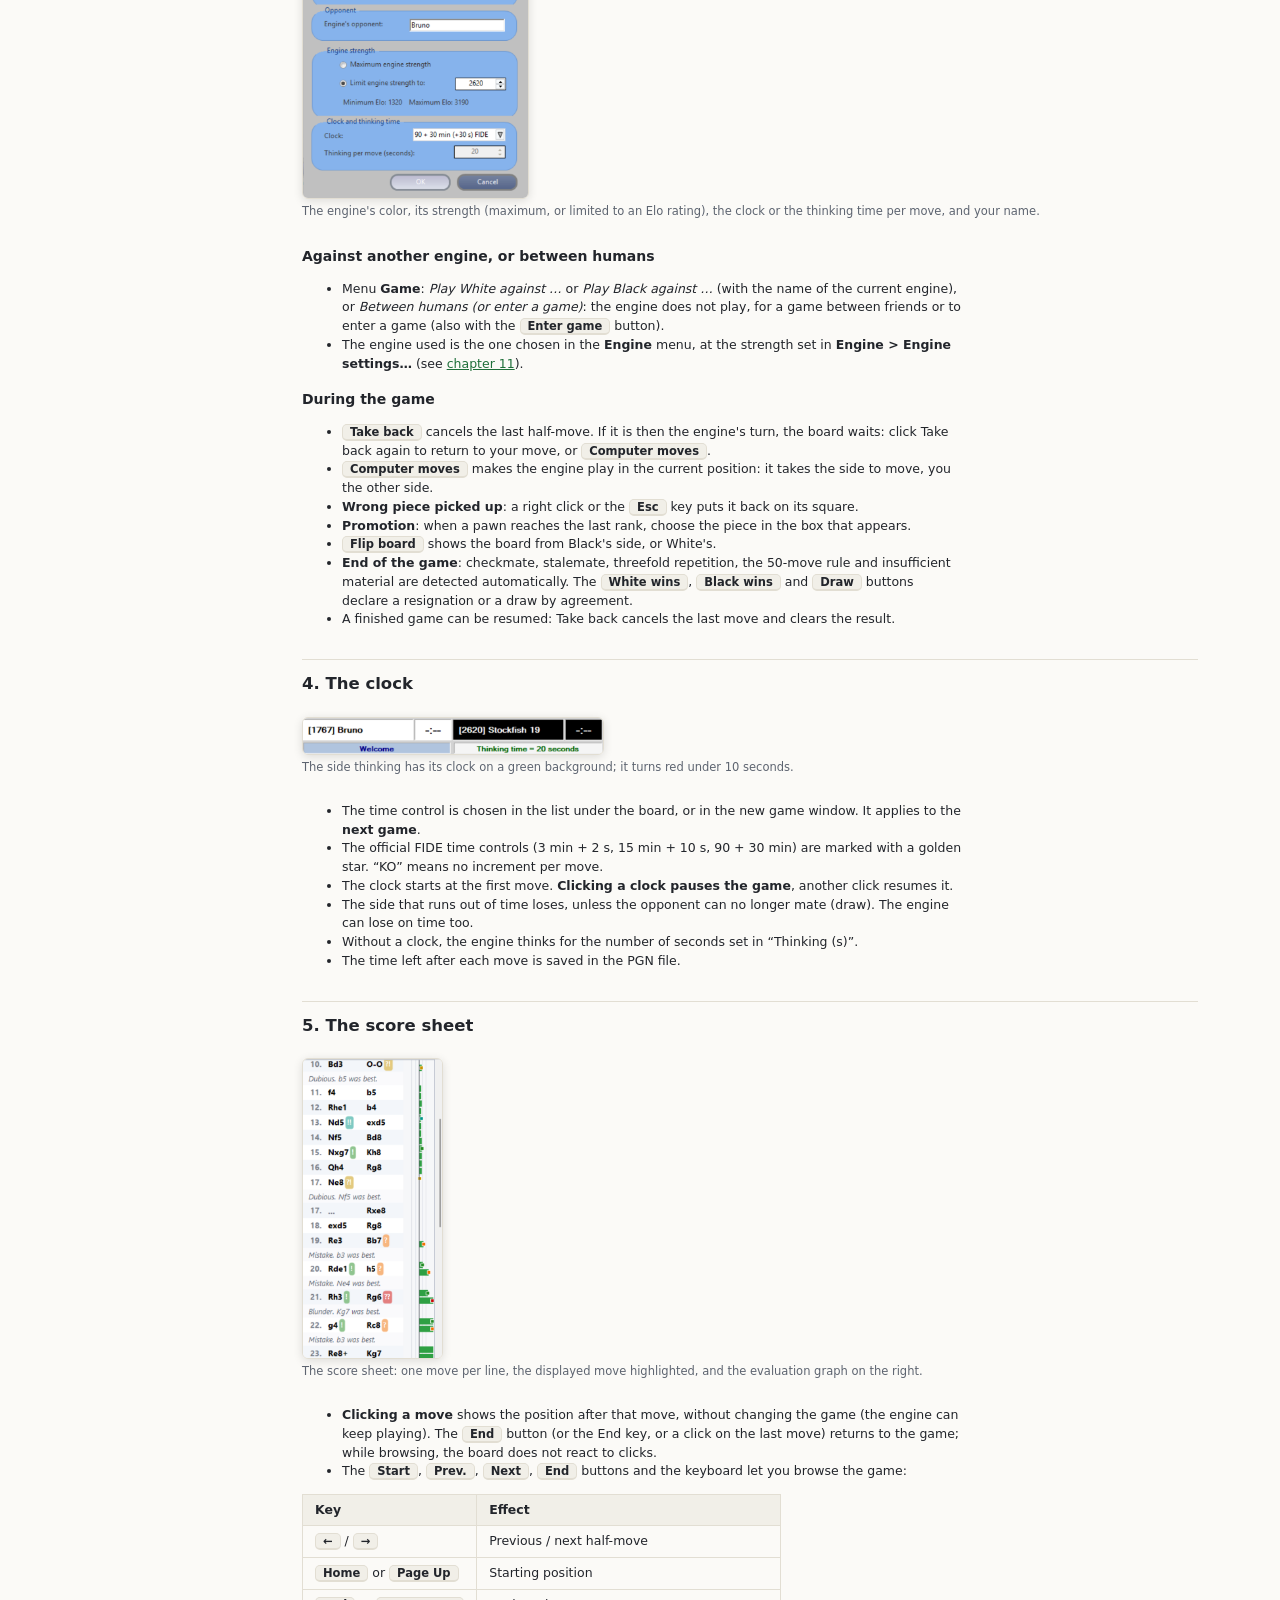
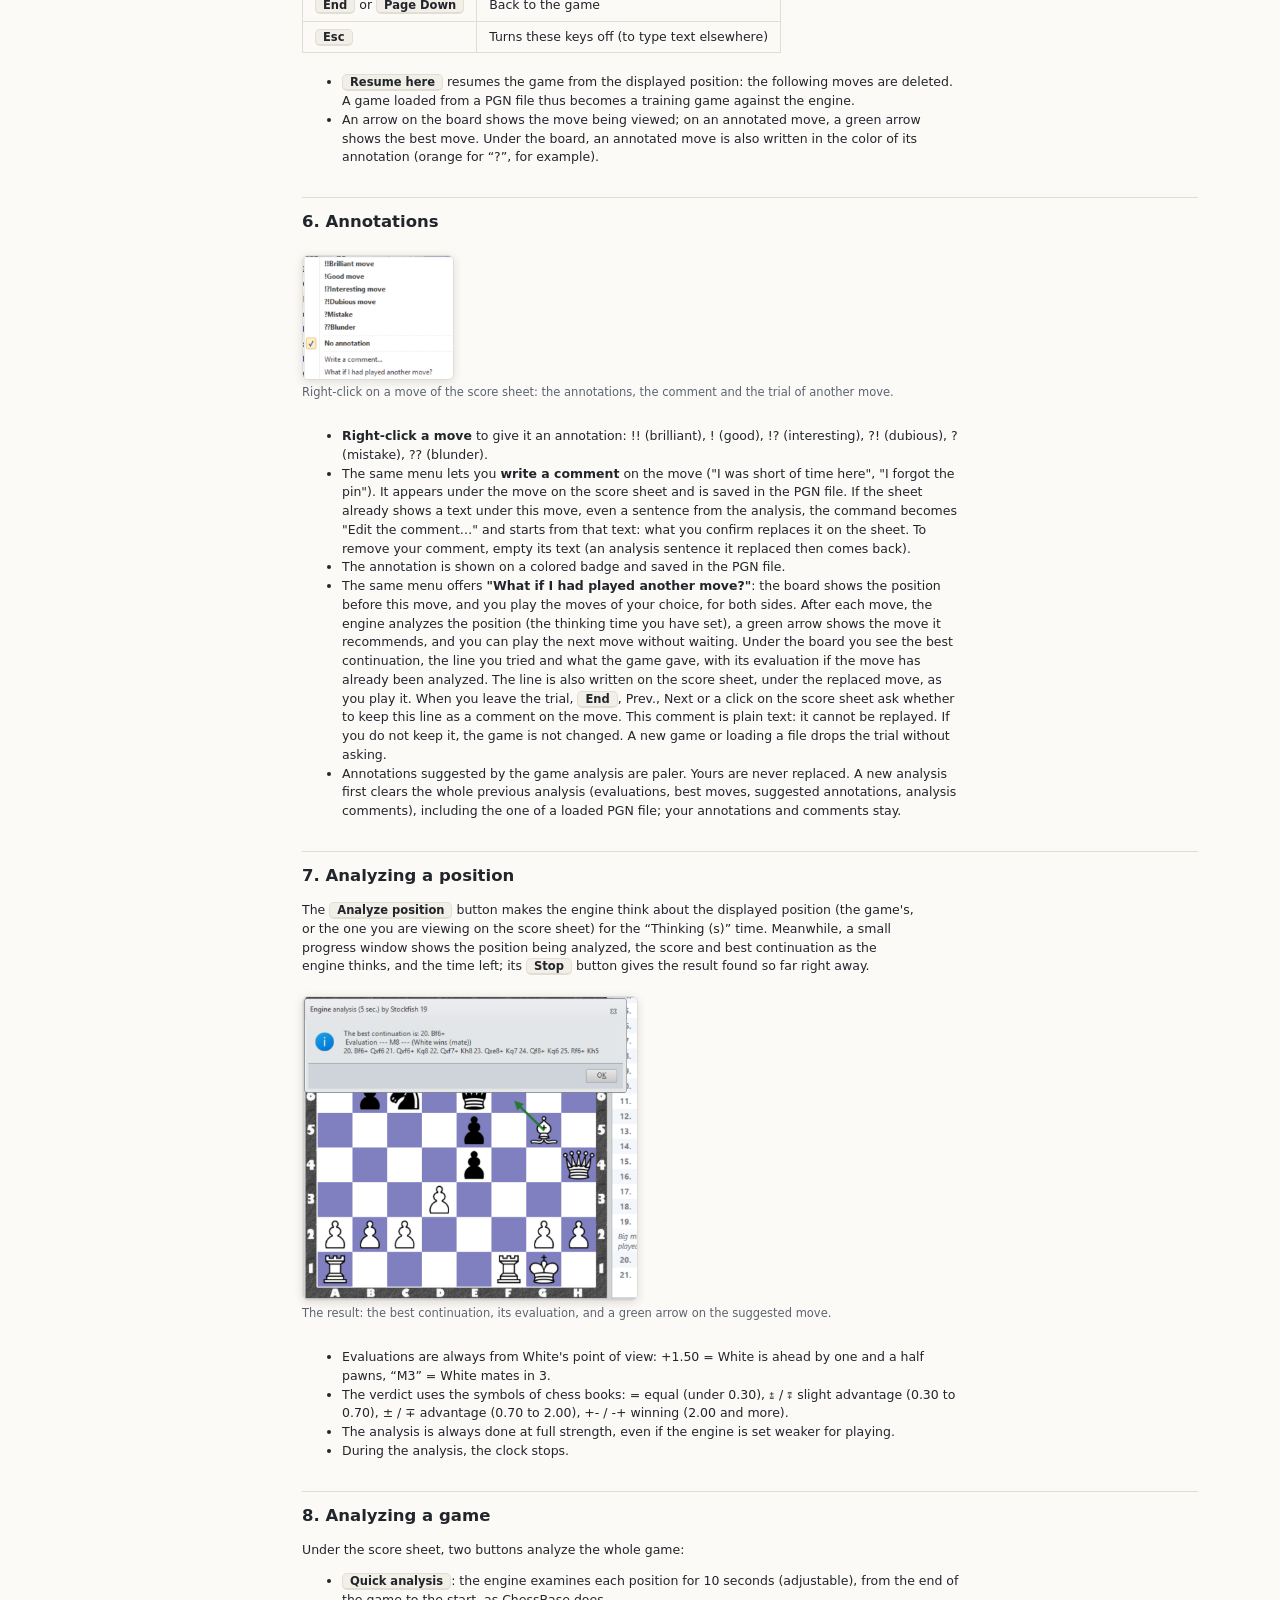
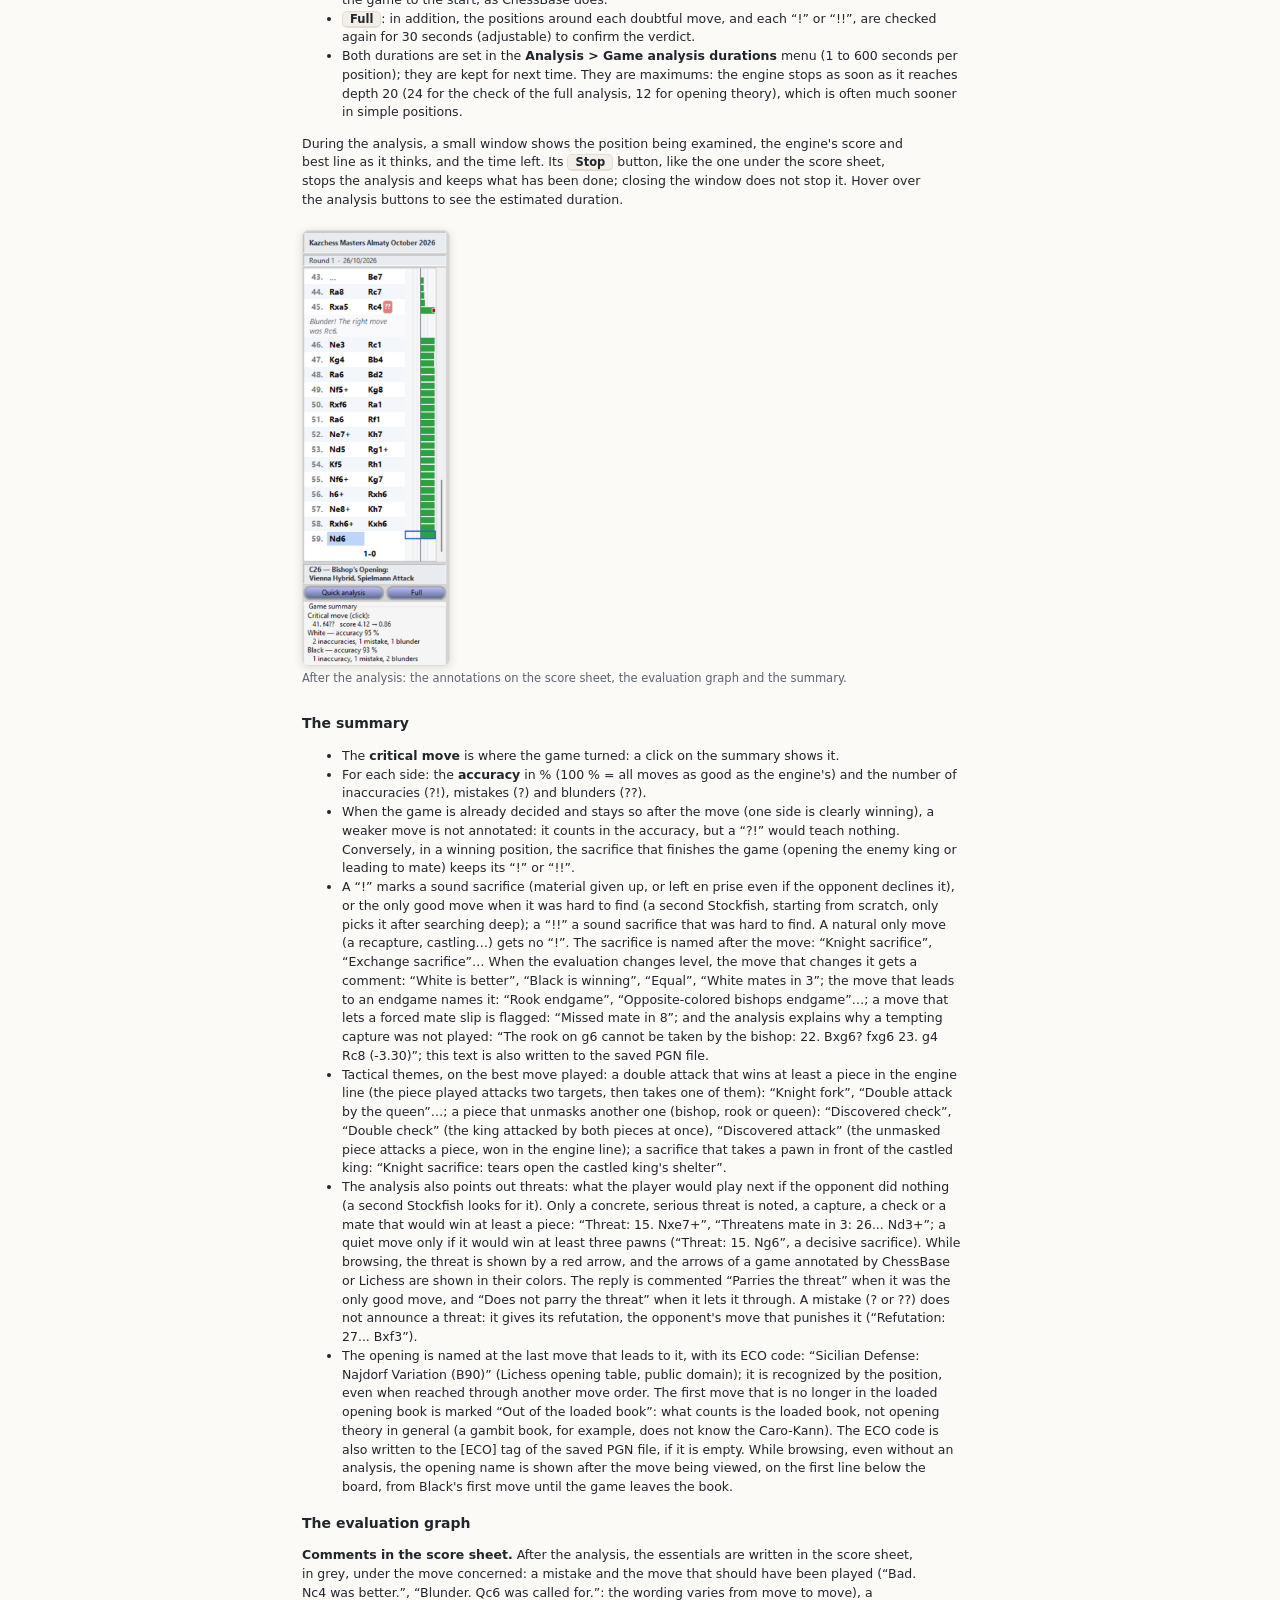
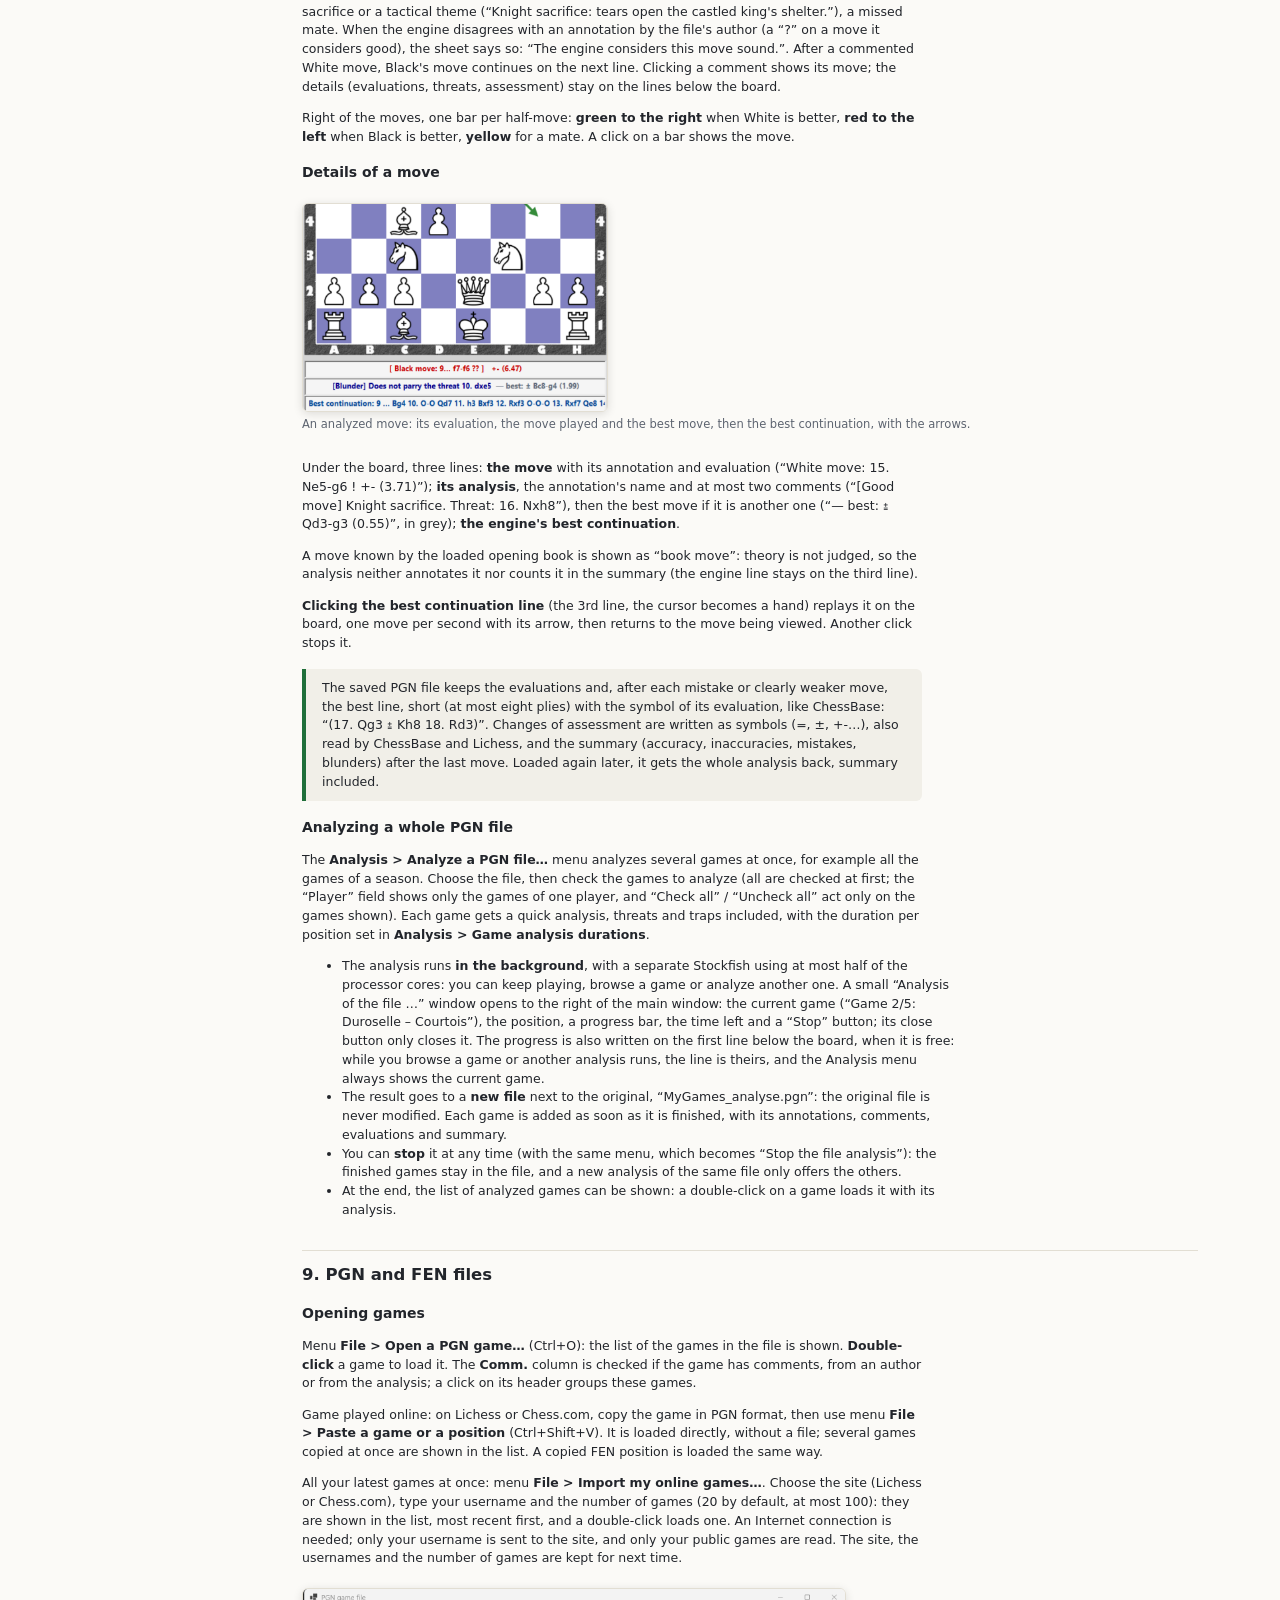
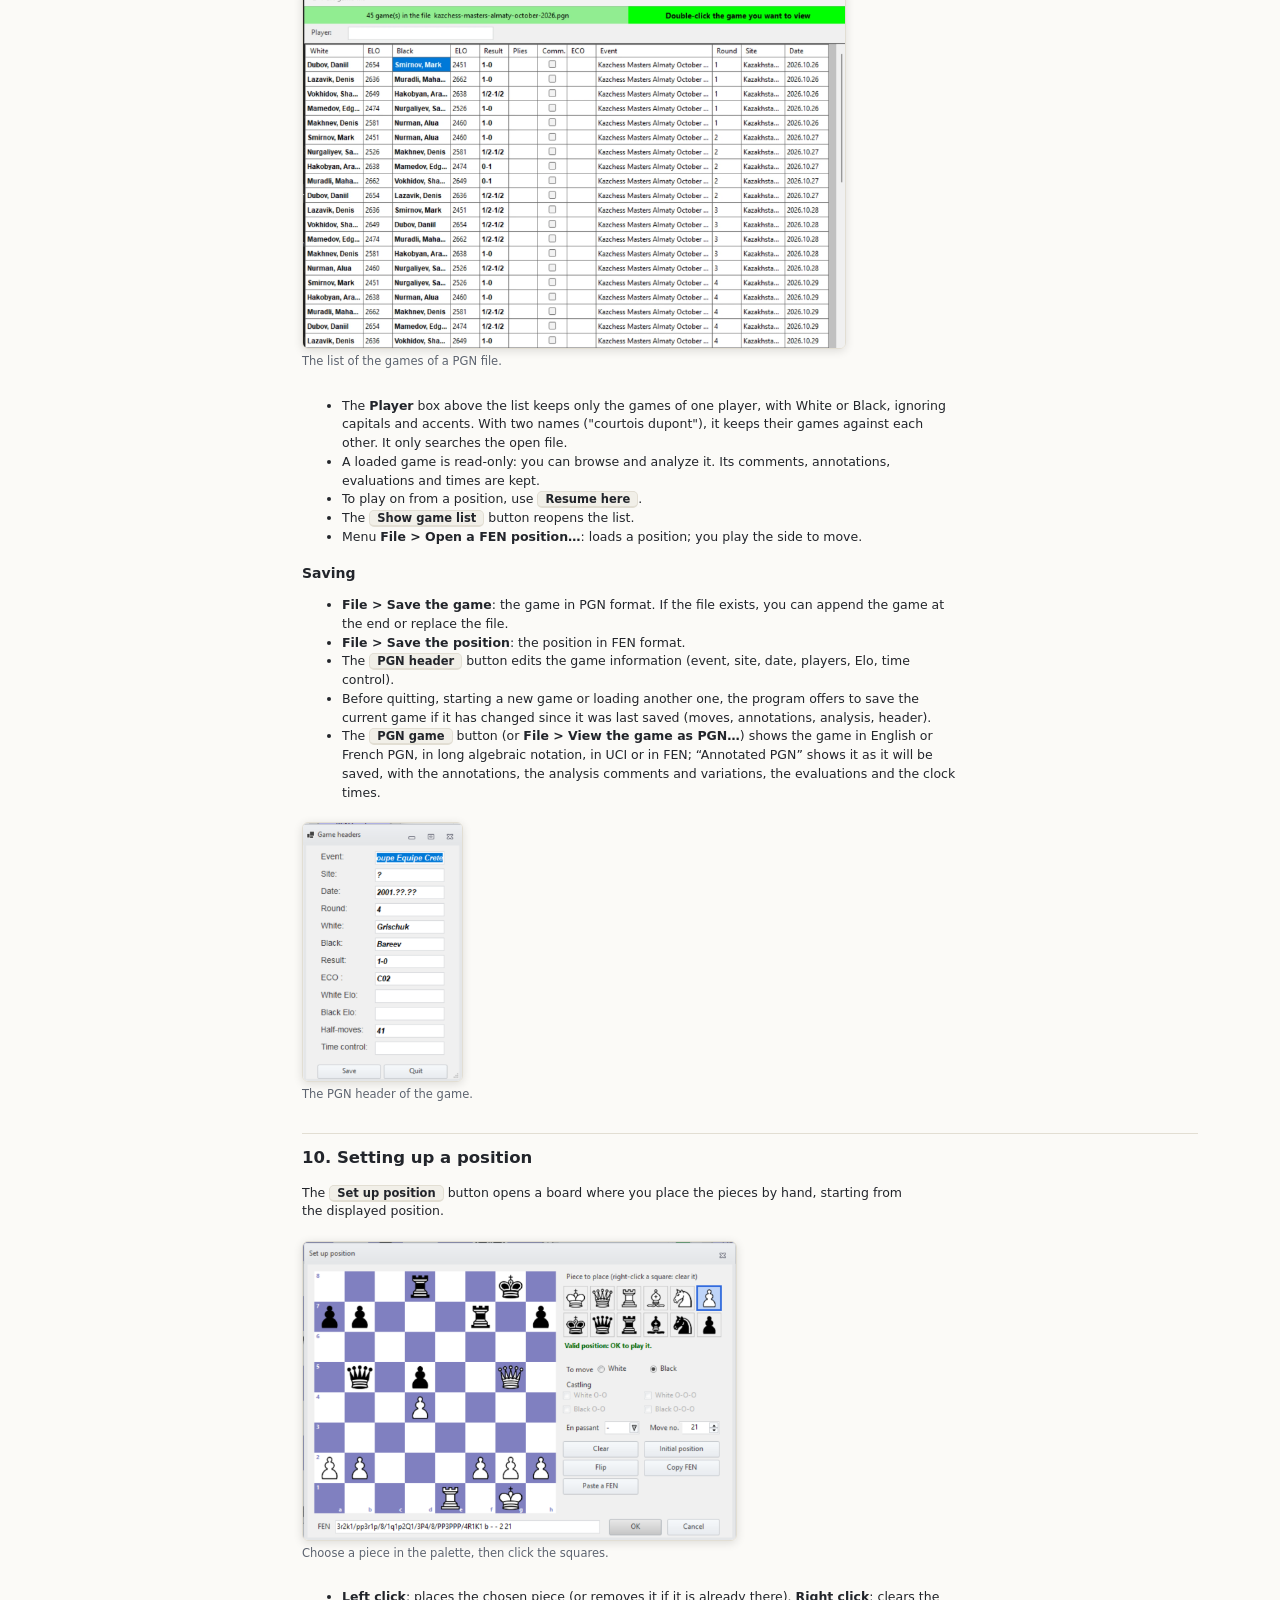
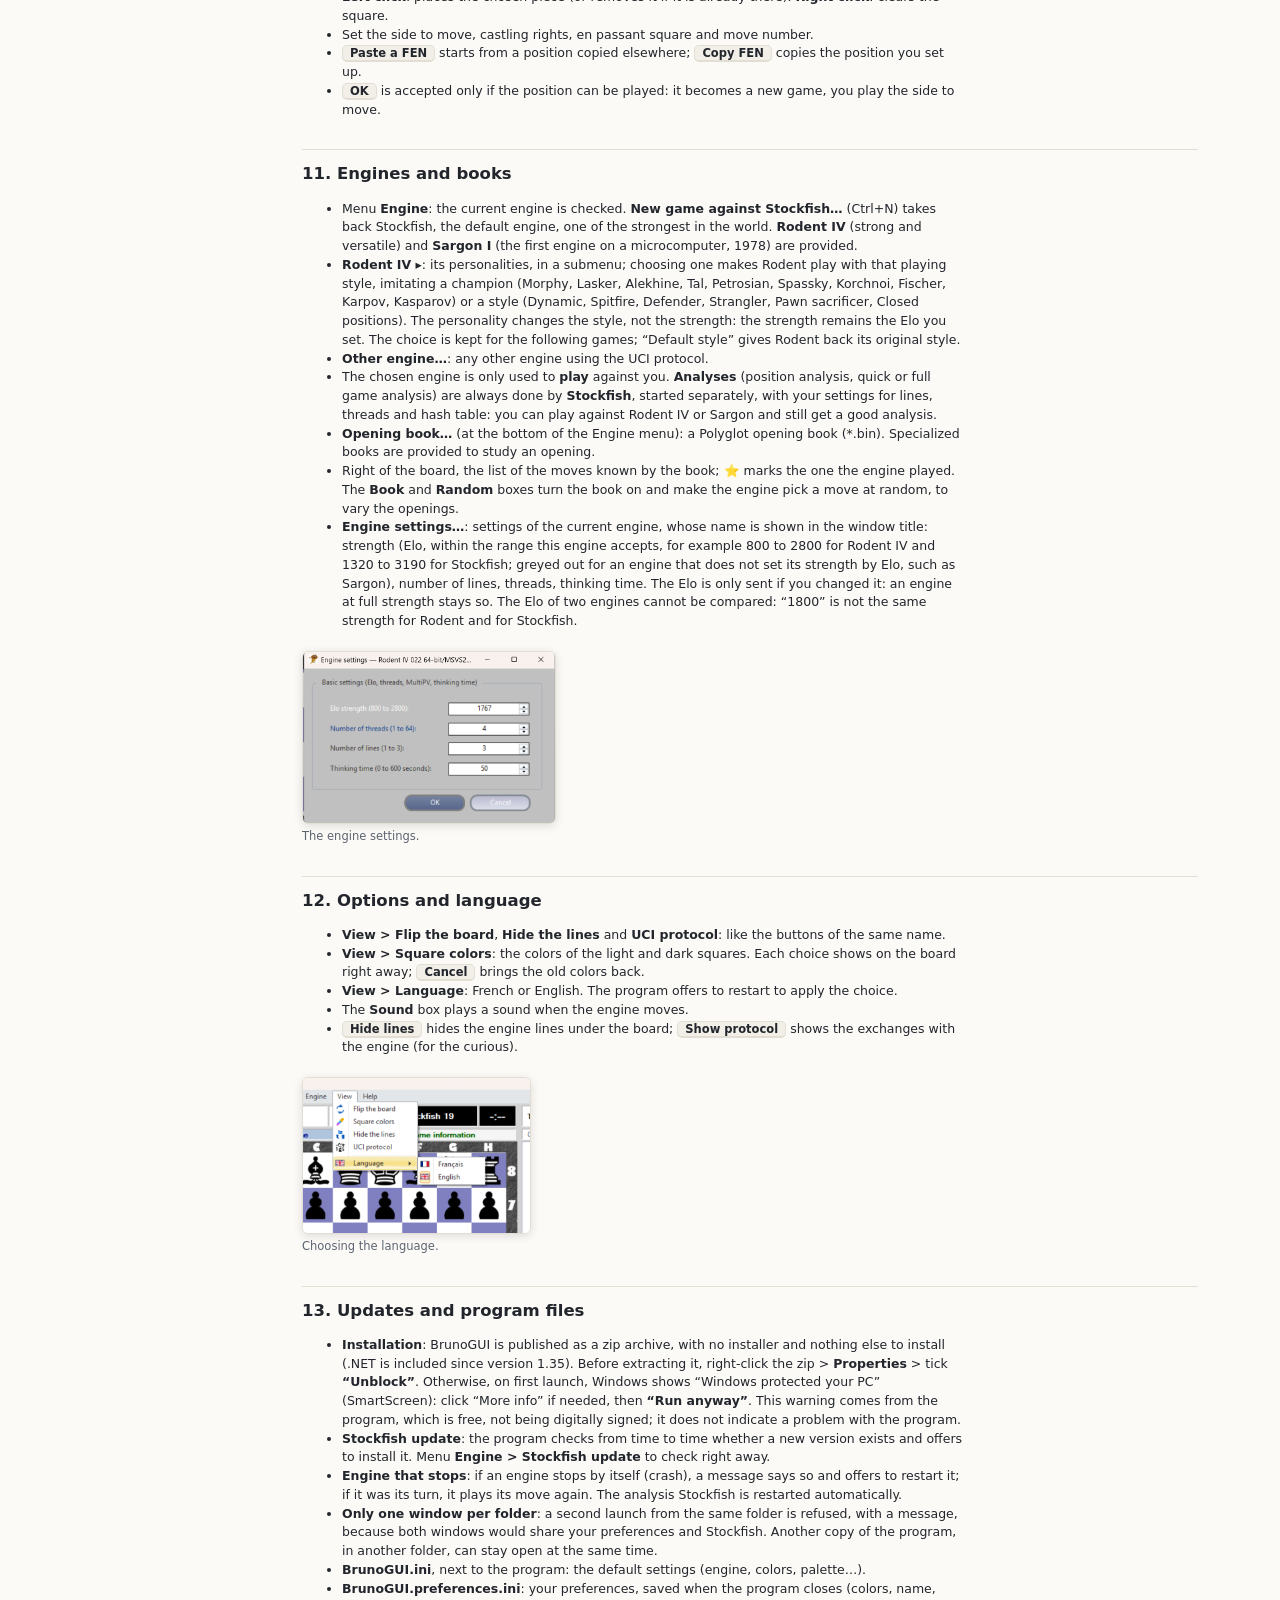
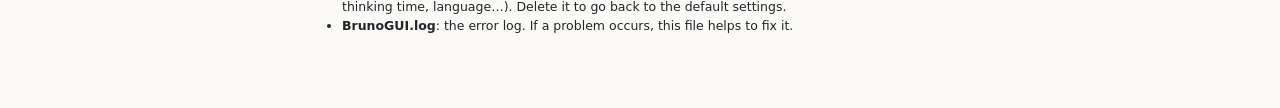
==== commit 0b03eef6: "Saisie partie et en-tête PGN actifs après un chargement PGN, Échap repose la pièce prise en main - «" ====
--- a/Aide/en/index.html
+++ b/Aide/en/index.html
@@ -77,6 +77,7 @@
 <ul>
     <li><span class="bouton">Take back</span> cancels the last half-move. If it is then the engine's turn, the board waits: click Take back again to return to your move, or <span class="bouton">Computer moves</span>.</li>
     <li><span class="bouton">Computer moves</span> makes the engine play in the current position: it takes the side to move, you the other side.</li>
+    <li><b>Wrong piece picked up</b>: a right click or the <kbd>Esc</kbd> key puts it back on its square.</li>
     <li><b>Promotion</b>: when a pawn reaches the last rank, choose the piece in the box that appears.</li>
     <li><span class="bouton">Flip board</span> shows the board from Black's side, or White's.</li>
     <li><b>End of the game</b>: checkmate, stalemate, threefold repetition, the 50-move rule and insufficient material are detected automatically. The <span class="bouton">White wins</span>, <span class="bouton">Black wins</span> and <span class="bouton">Draw</span> buttons declare a resignation or a draw by agreement.</li>
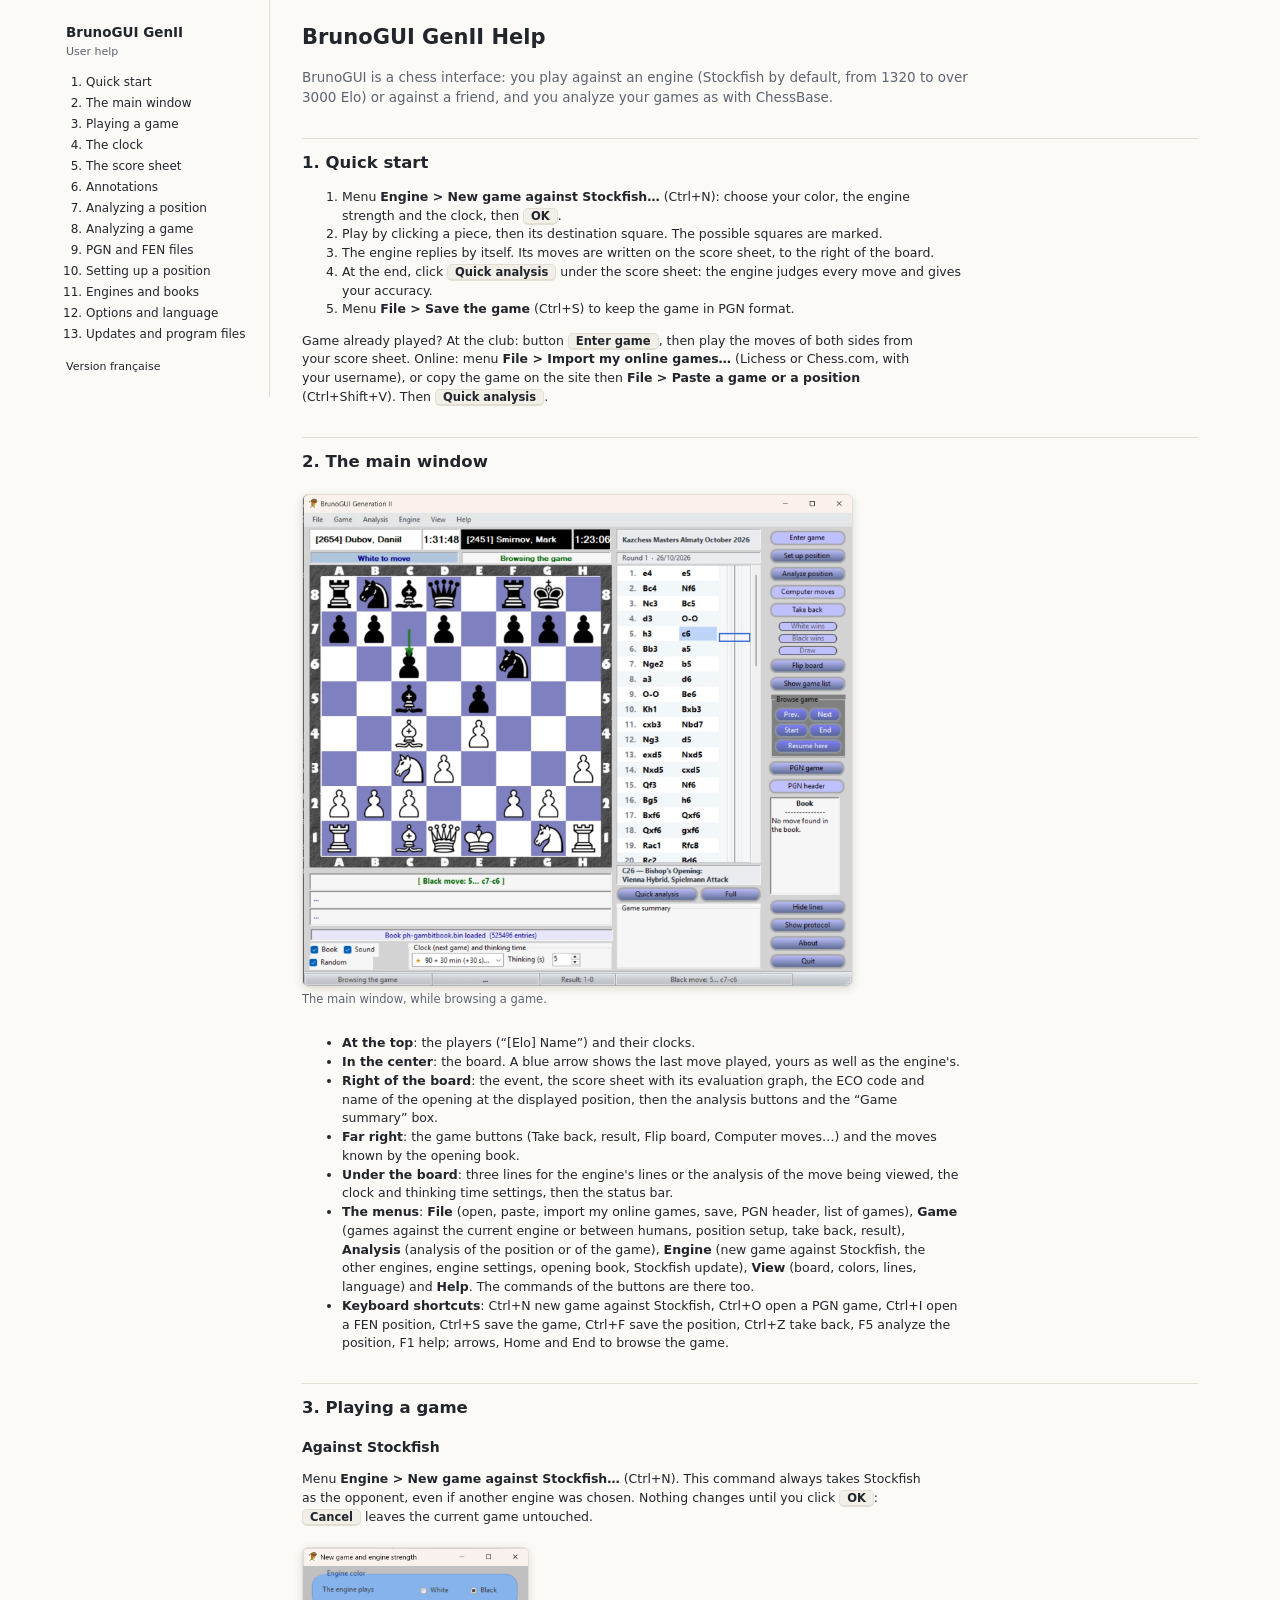
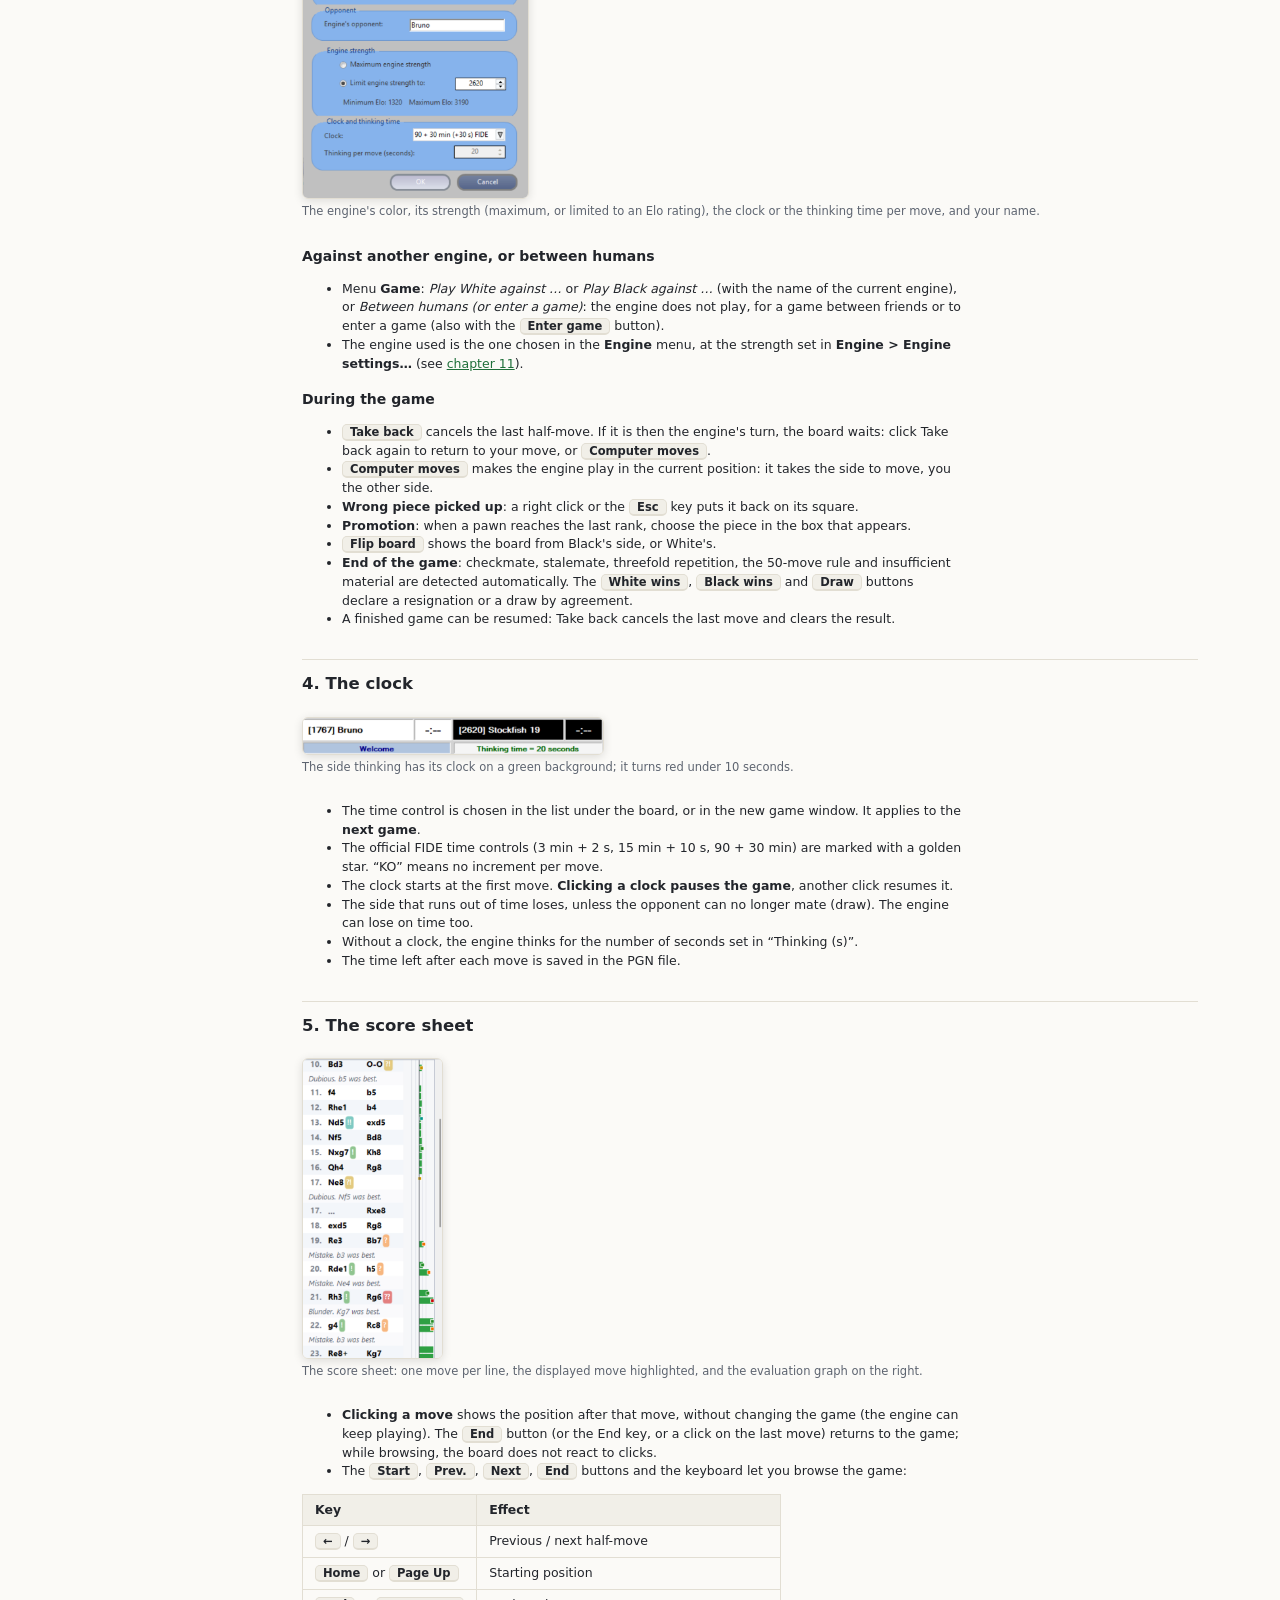
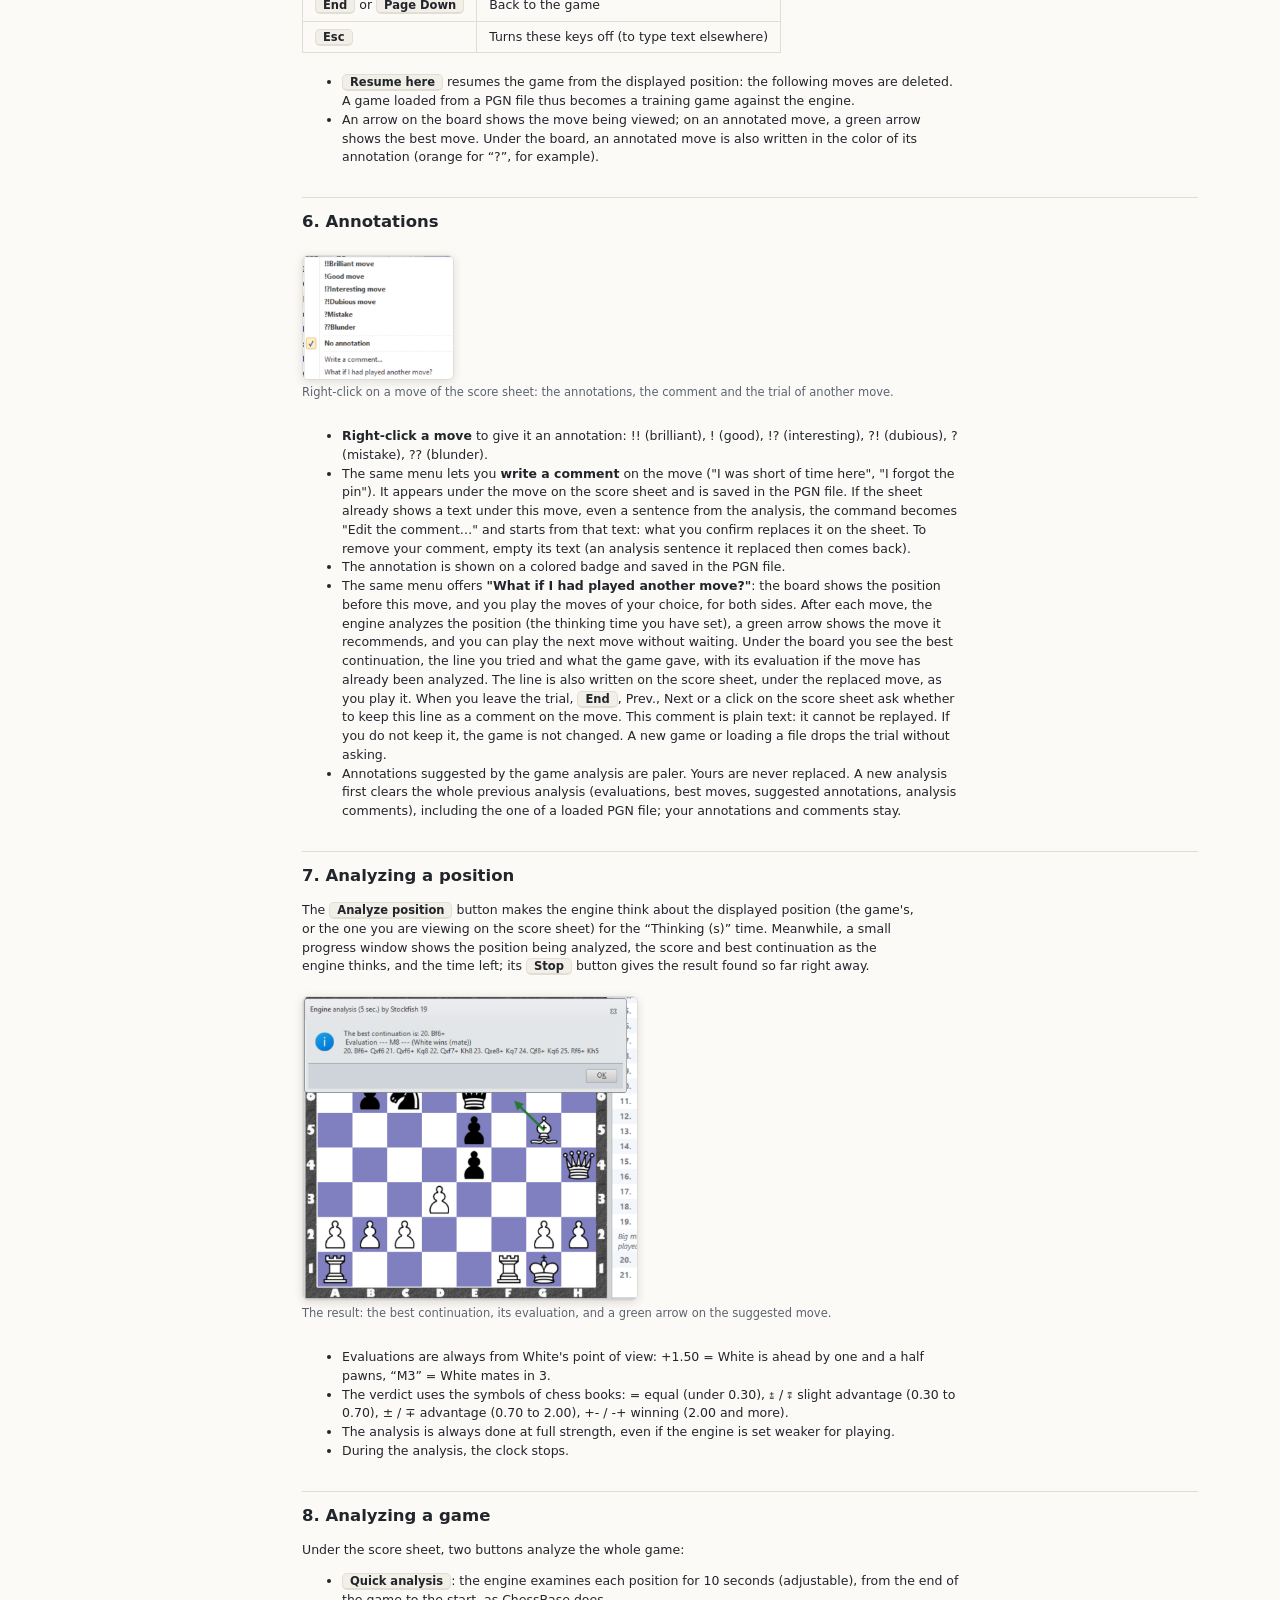
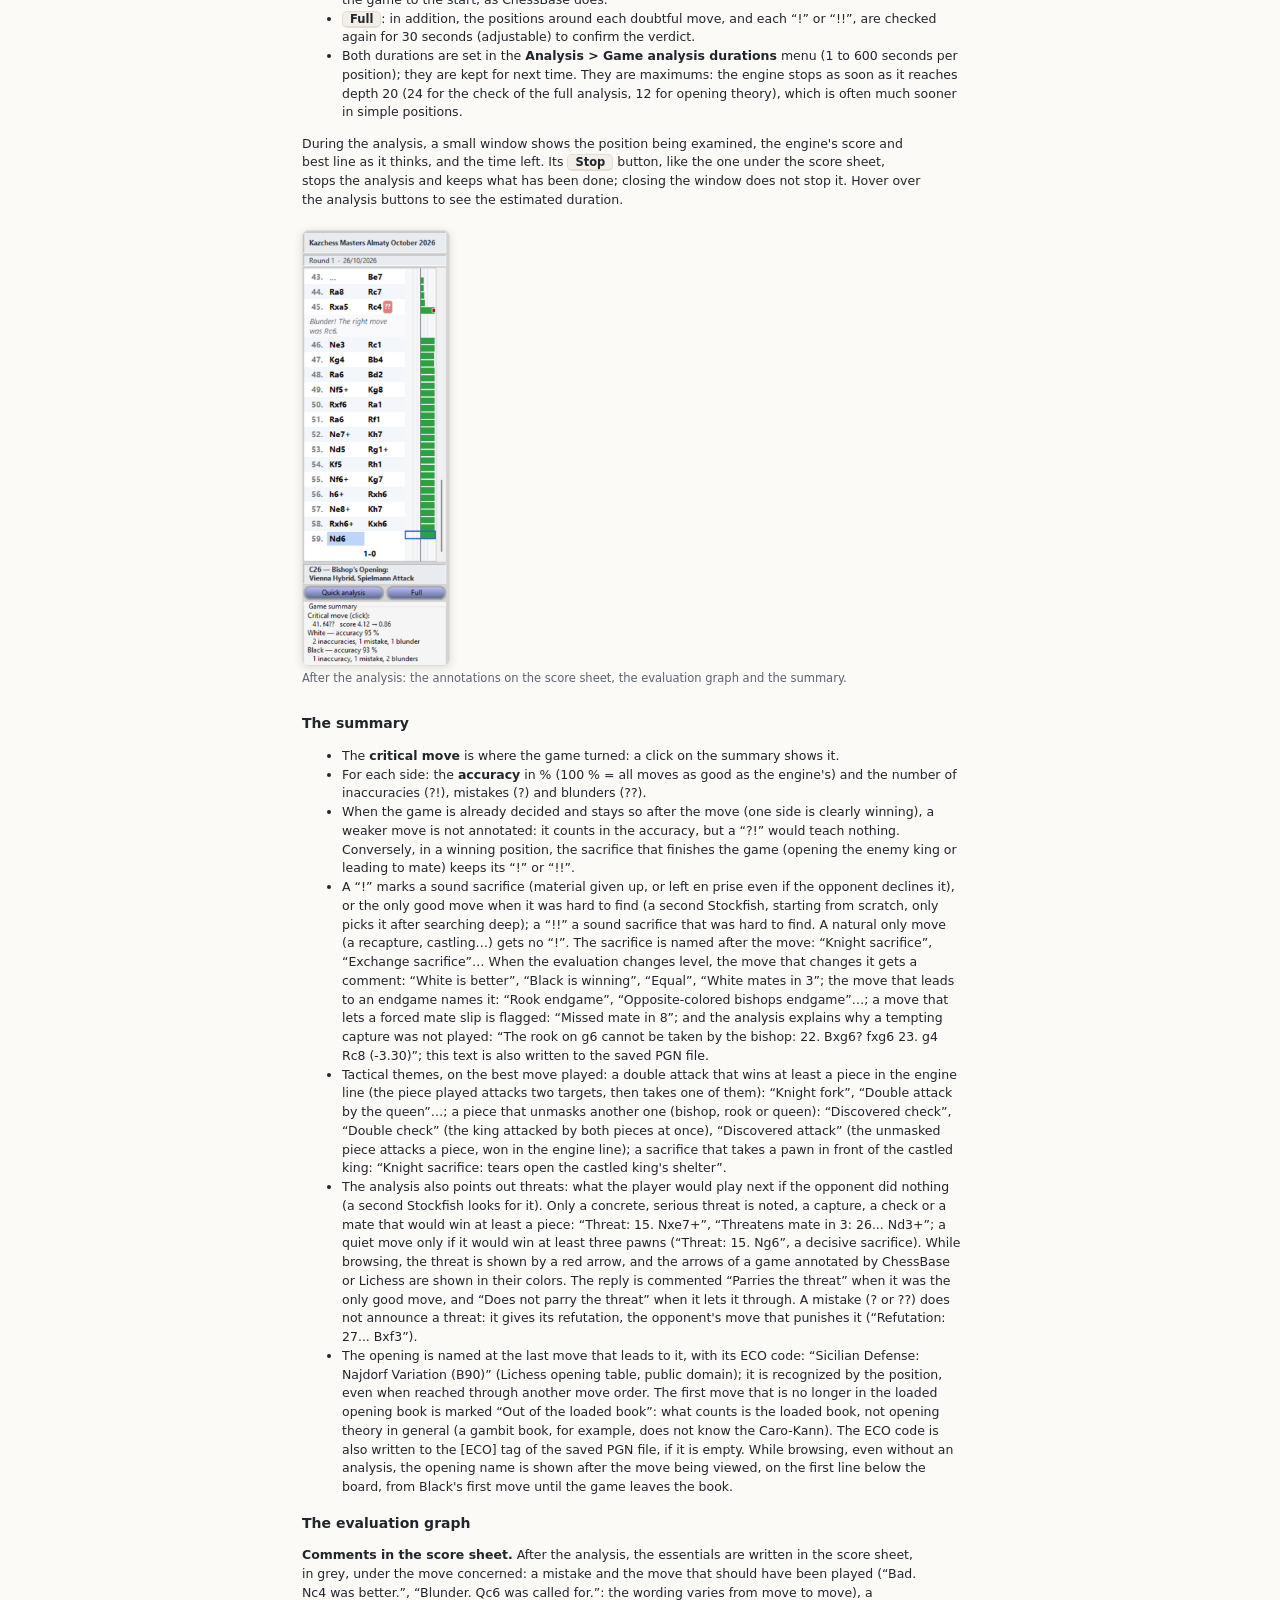
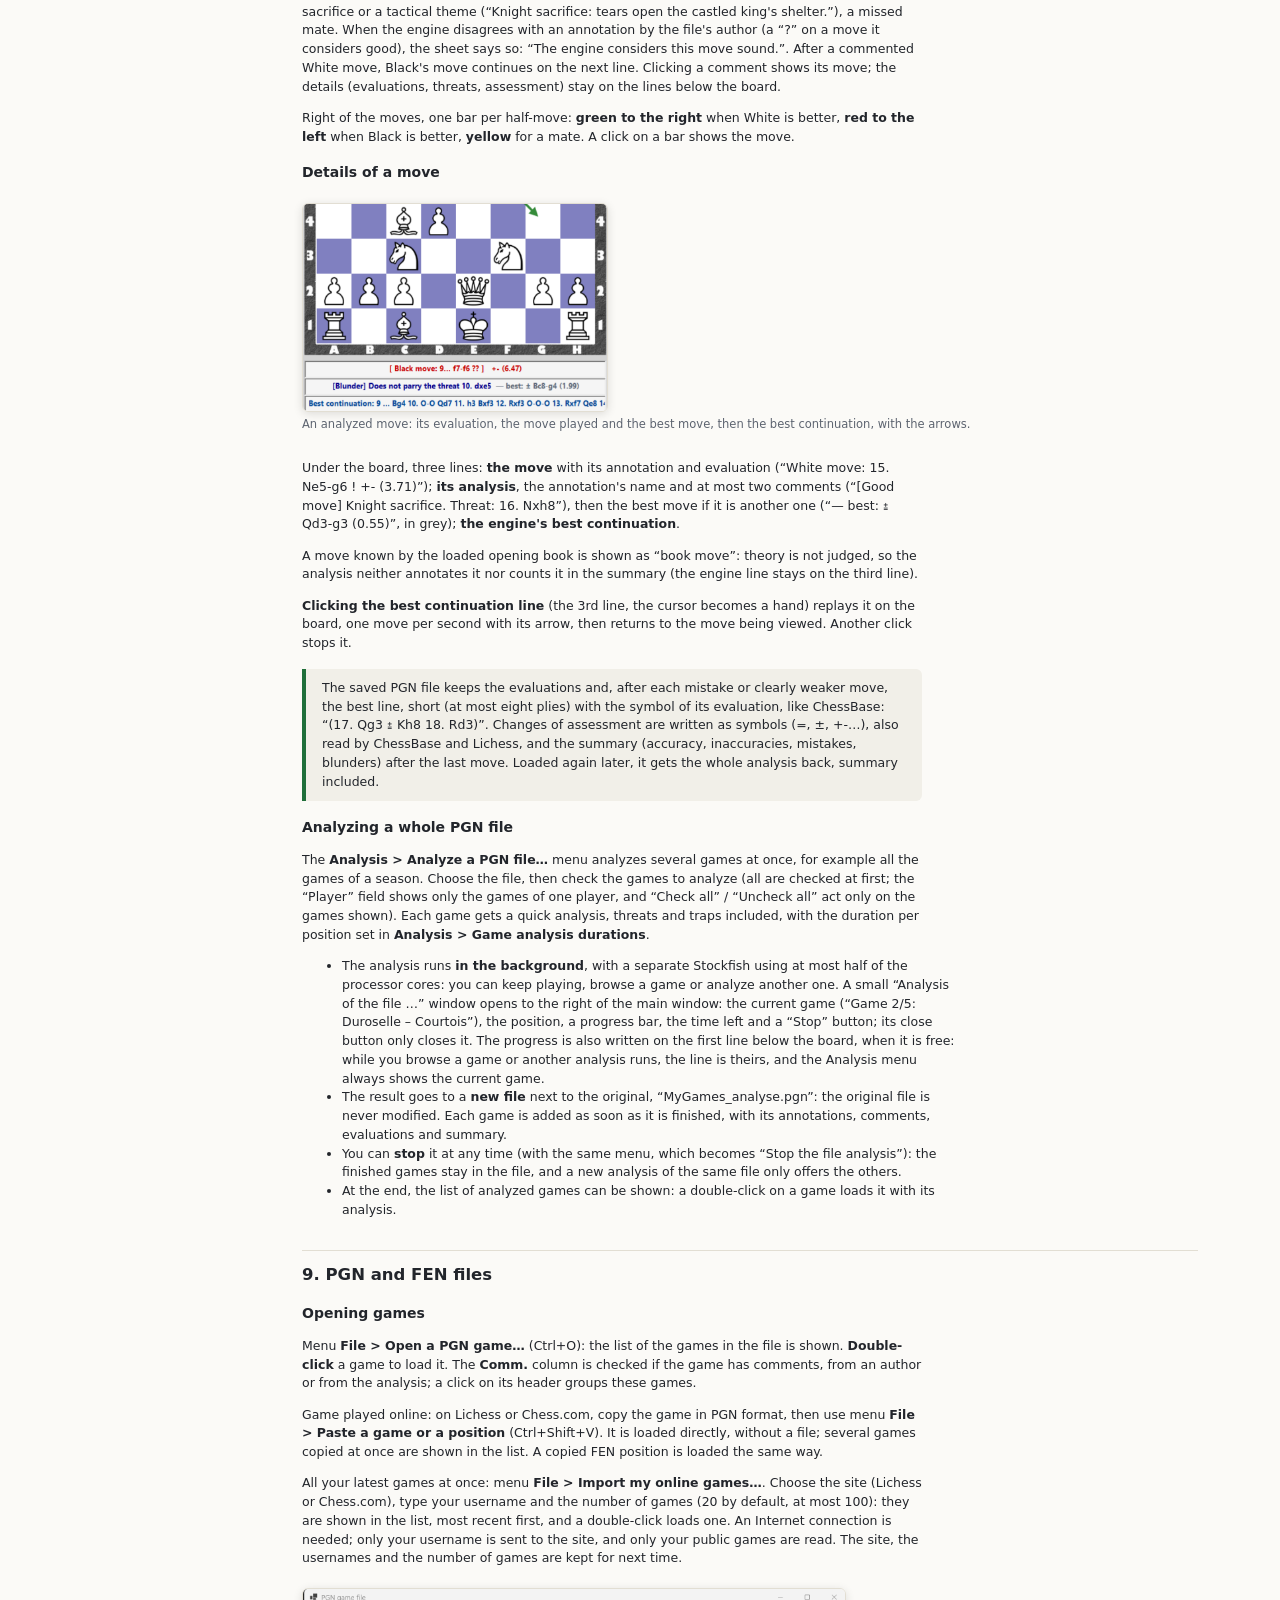
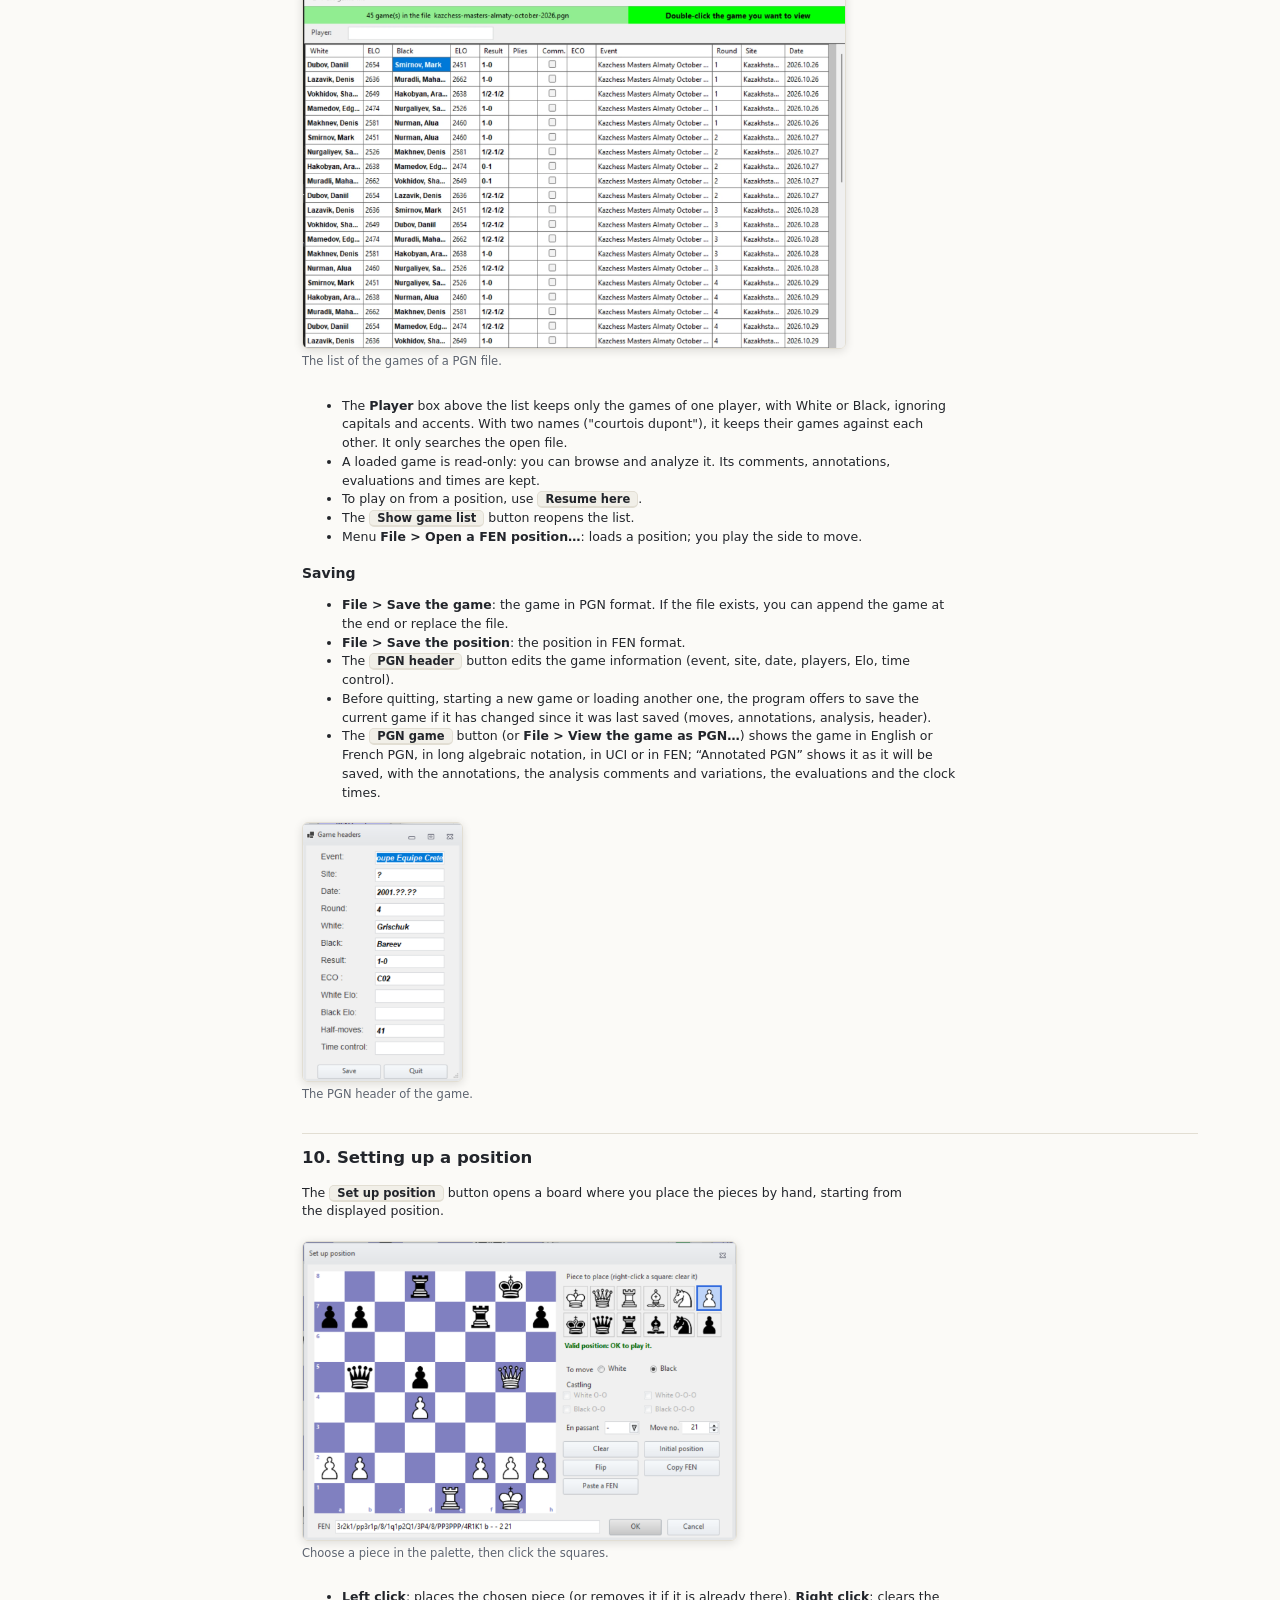
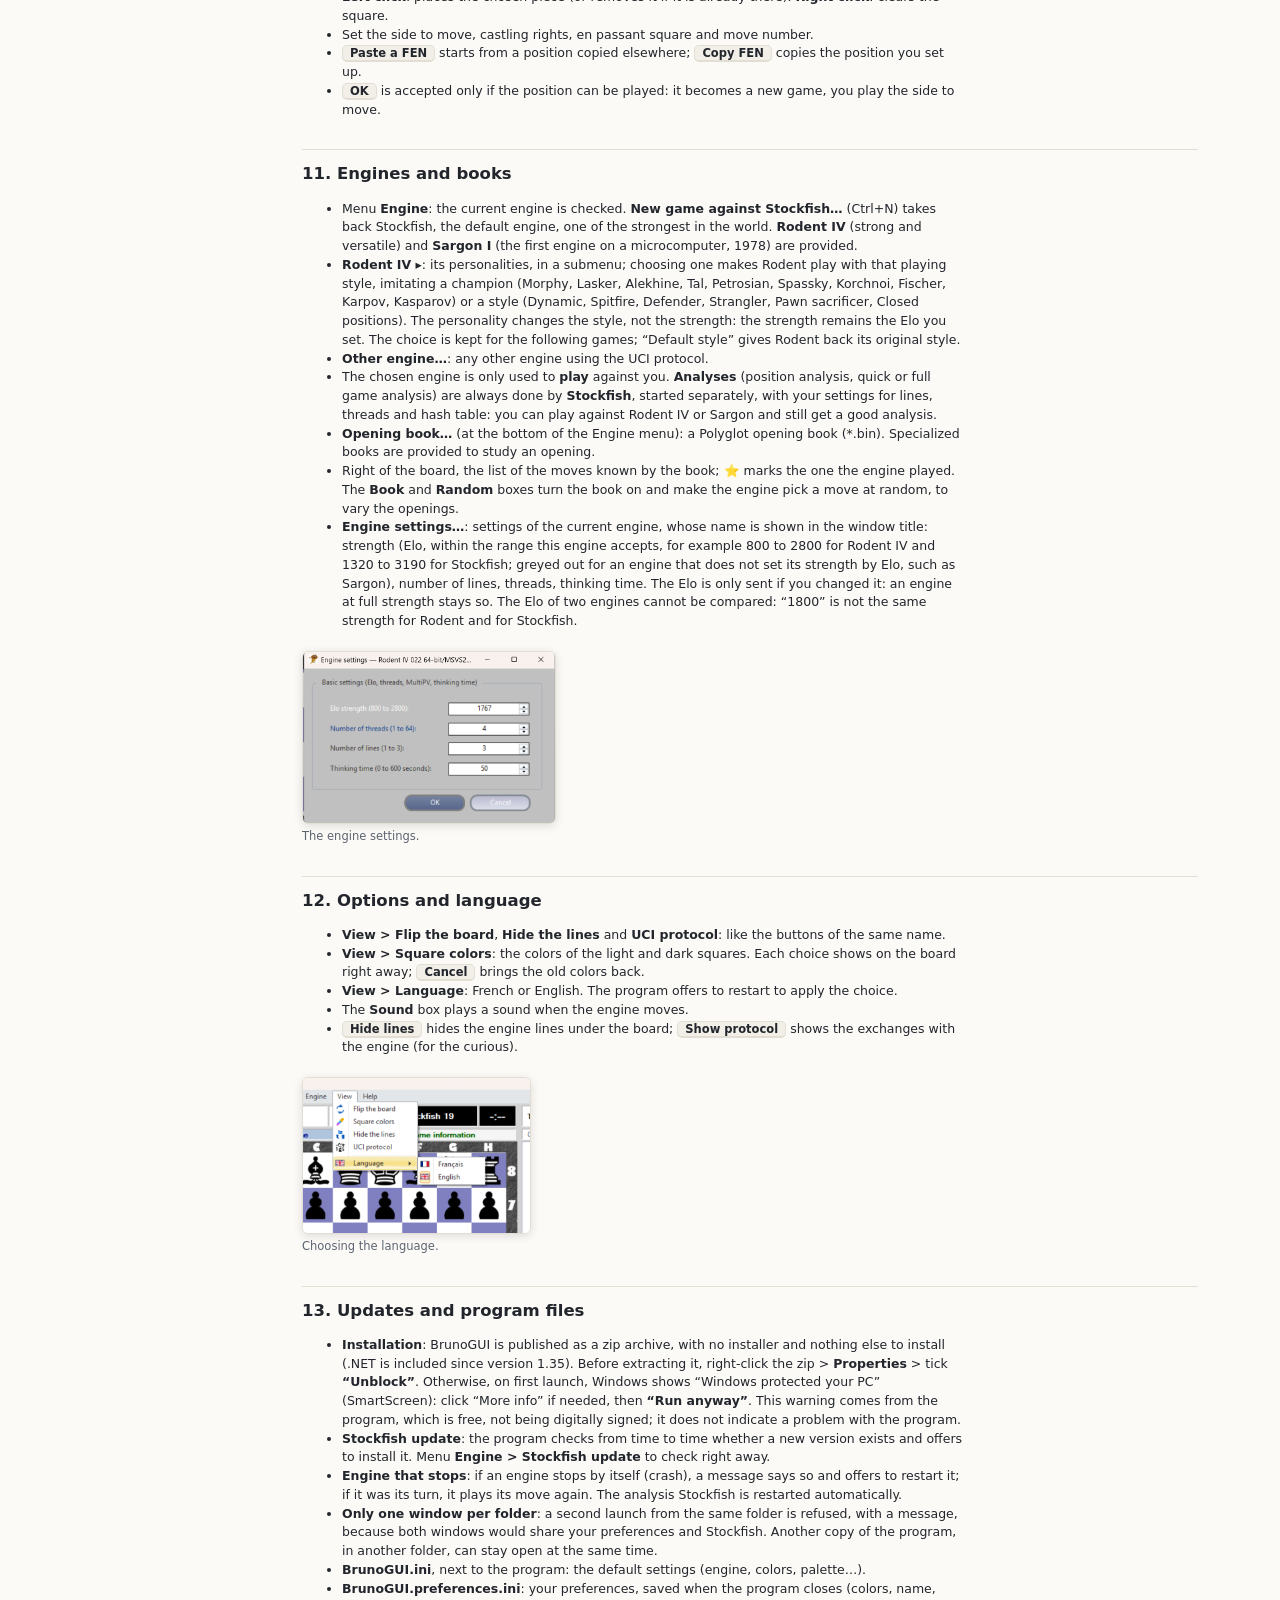
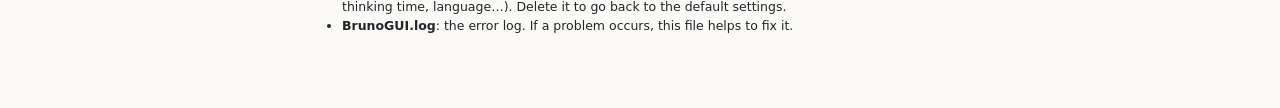
==== commit b0feb38c: "Flèche bleu acier du dernier coup de la partie, à la place des cases colorées du coup du moteur - Fl" ====
--- a/Aide/en/index.html
+++ b/Aide/en/index.html
@@ -52,7 +52,7 @@
 </figure>
 <ul>
     <li><b>At the top</b>: the players (“[Elo] Name”) and their clocks.</li>
-    <li><b>In the center</b>: the board. The from and to squares of the engine's last move are colored.</li>
+    <li><b>In the center</b>: the board. A blue arrow shows the last move played, yours as well as the engine's.</li>
     <li><b>Right of the board</b>: the event, the score sheet with its evaluation graph, the ECO code and name of the opening at the displayed position, then the analysis buttons and the “Game summary” box.</li>
     <li><b>Far right</b>: the game buttons (Take back, result, Flip board, Computer moves…) and the moves known by the opening book.</li>
     <li><b>Under the board</b>: three lines for the engine's lines or the analysis of the move being viewed, the clock and thinking time settings, then the status bar.</li>
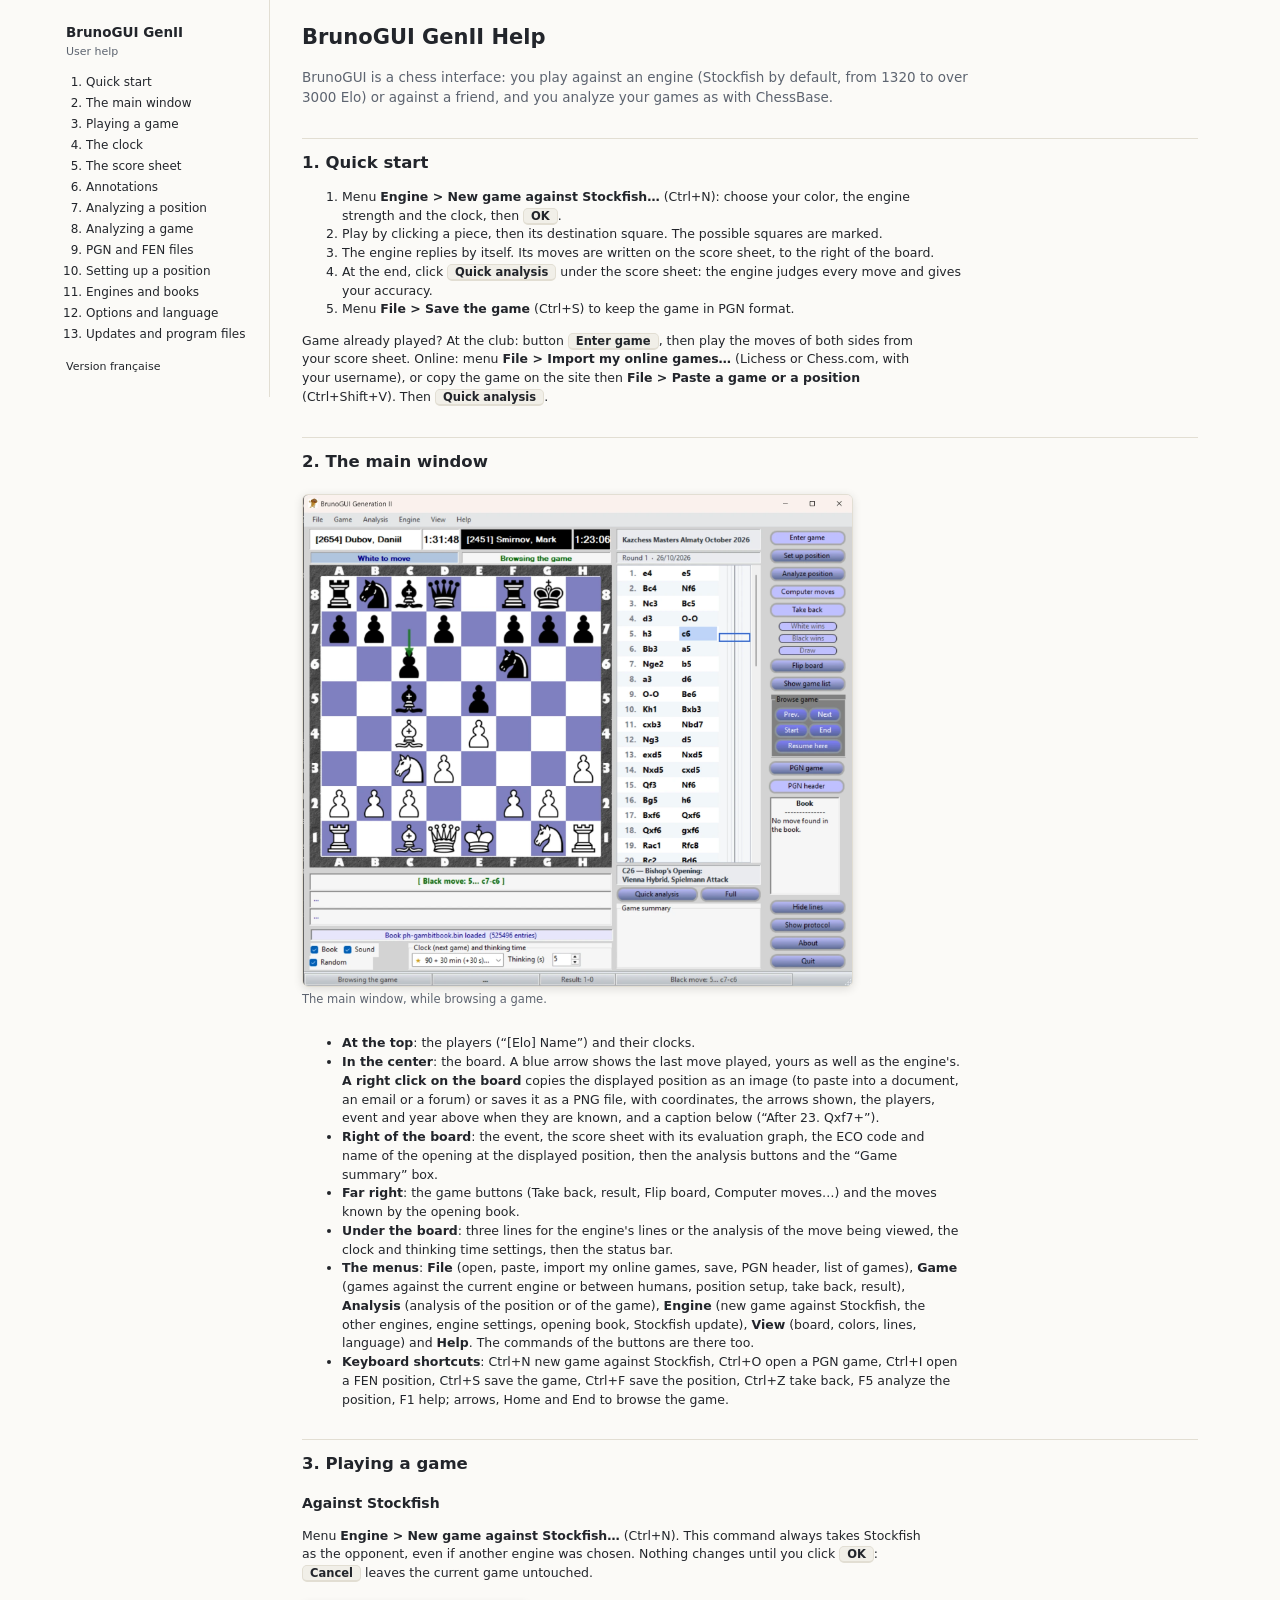
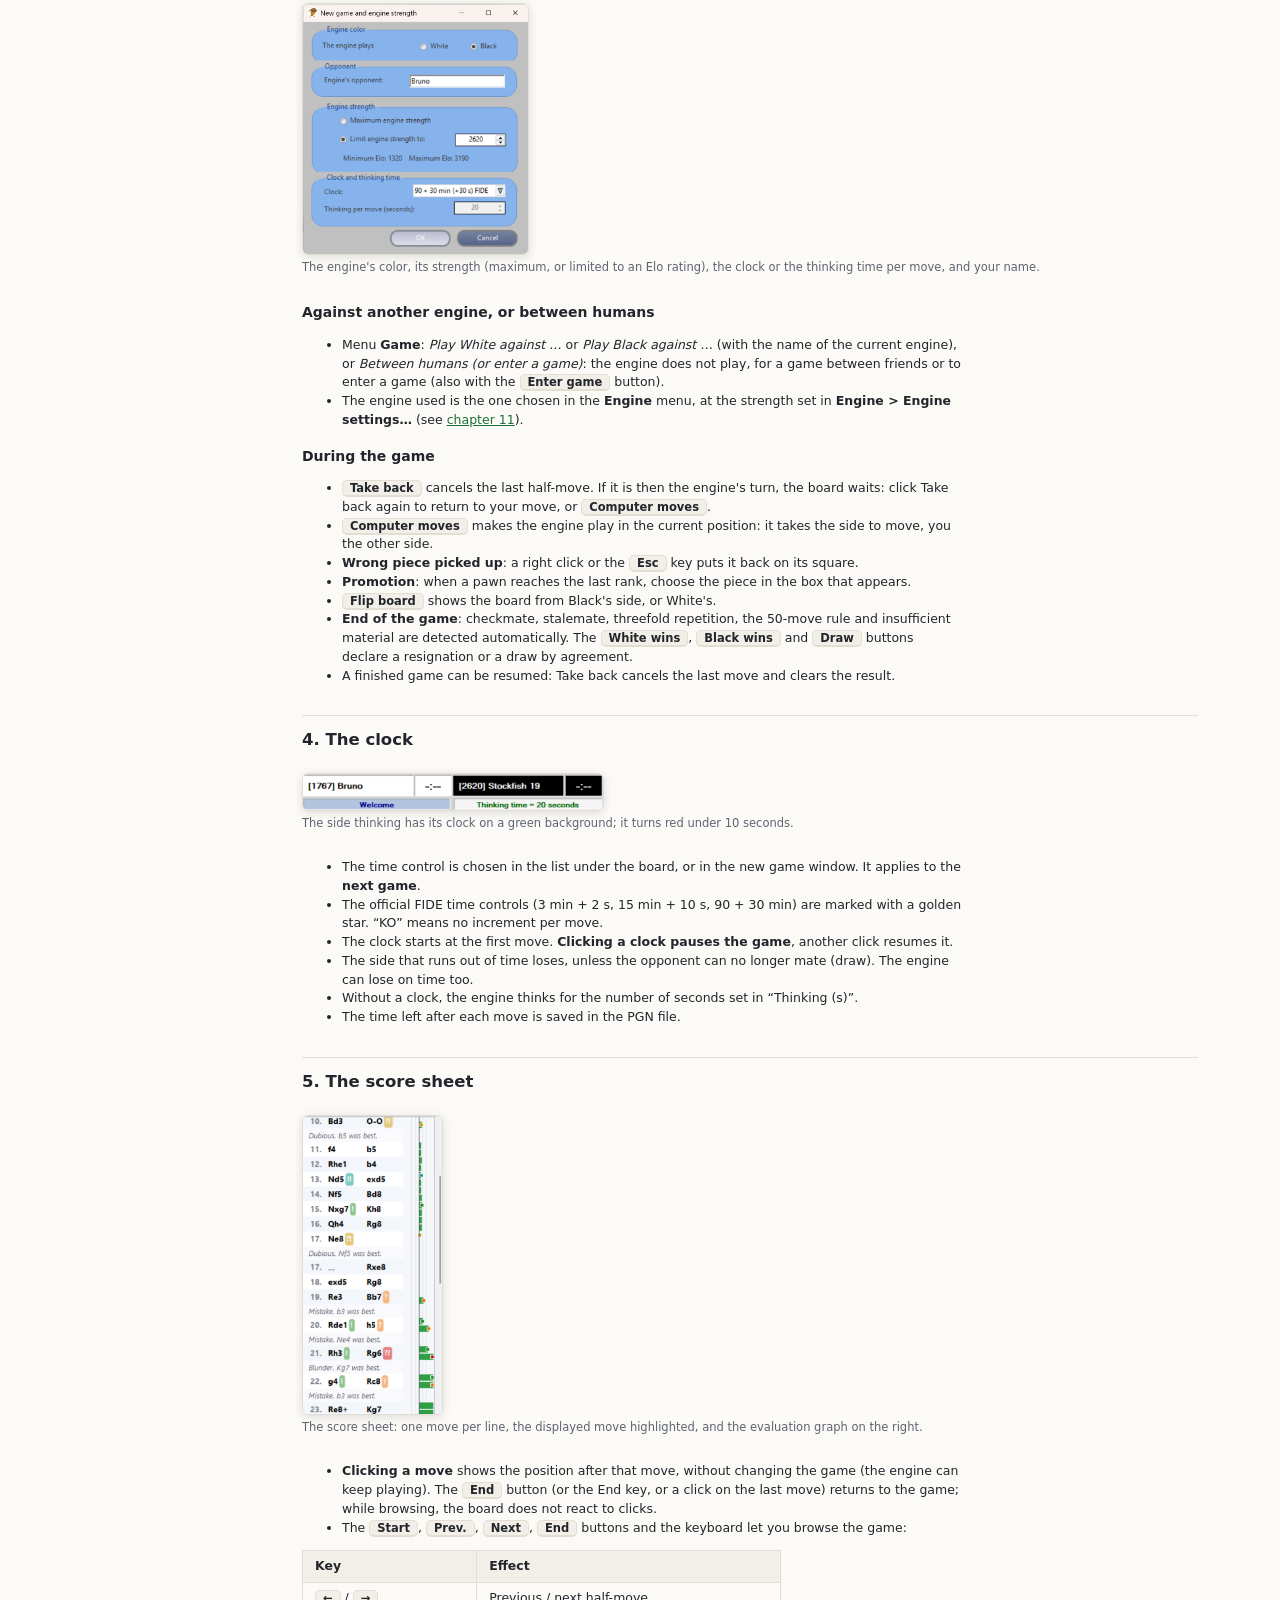
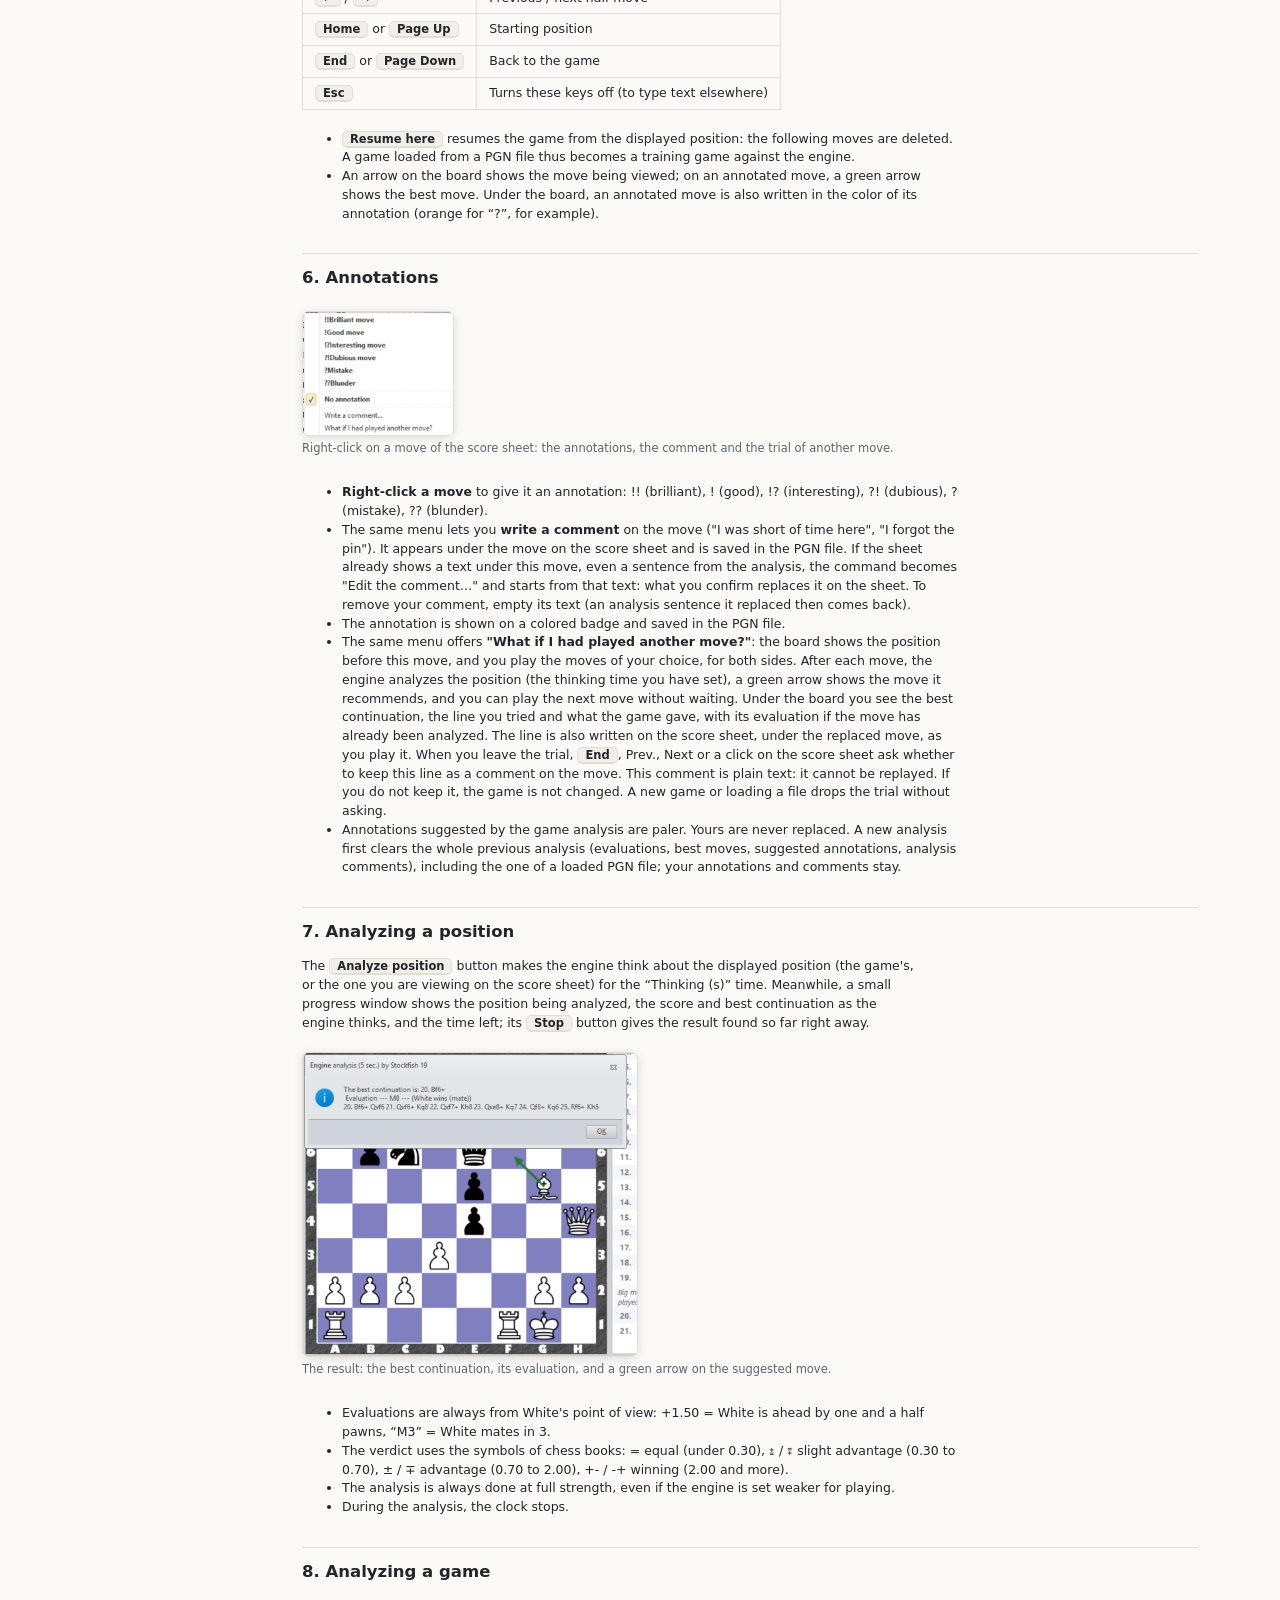
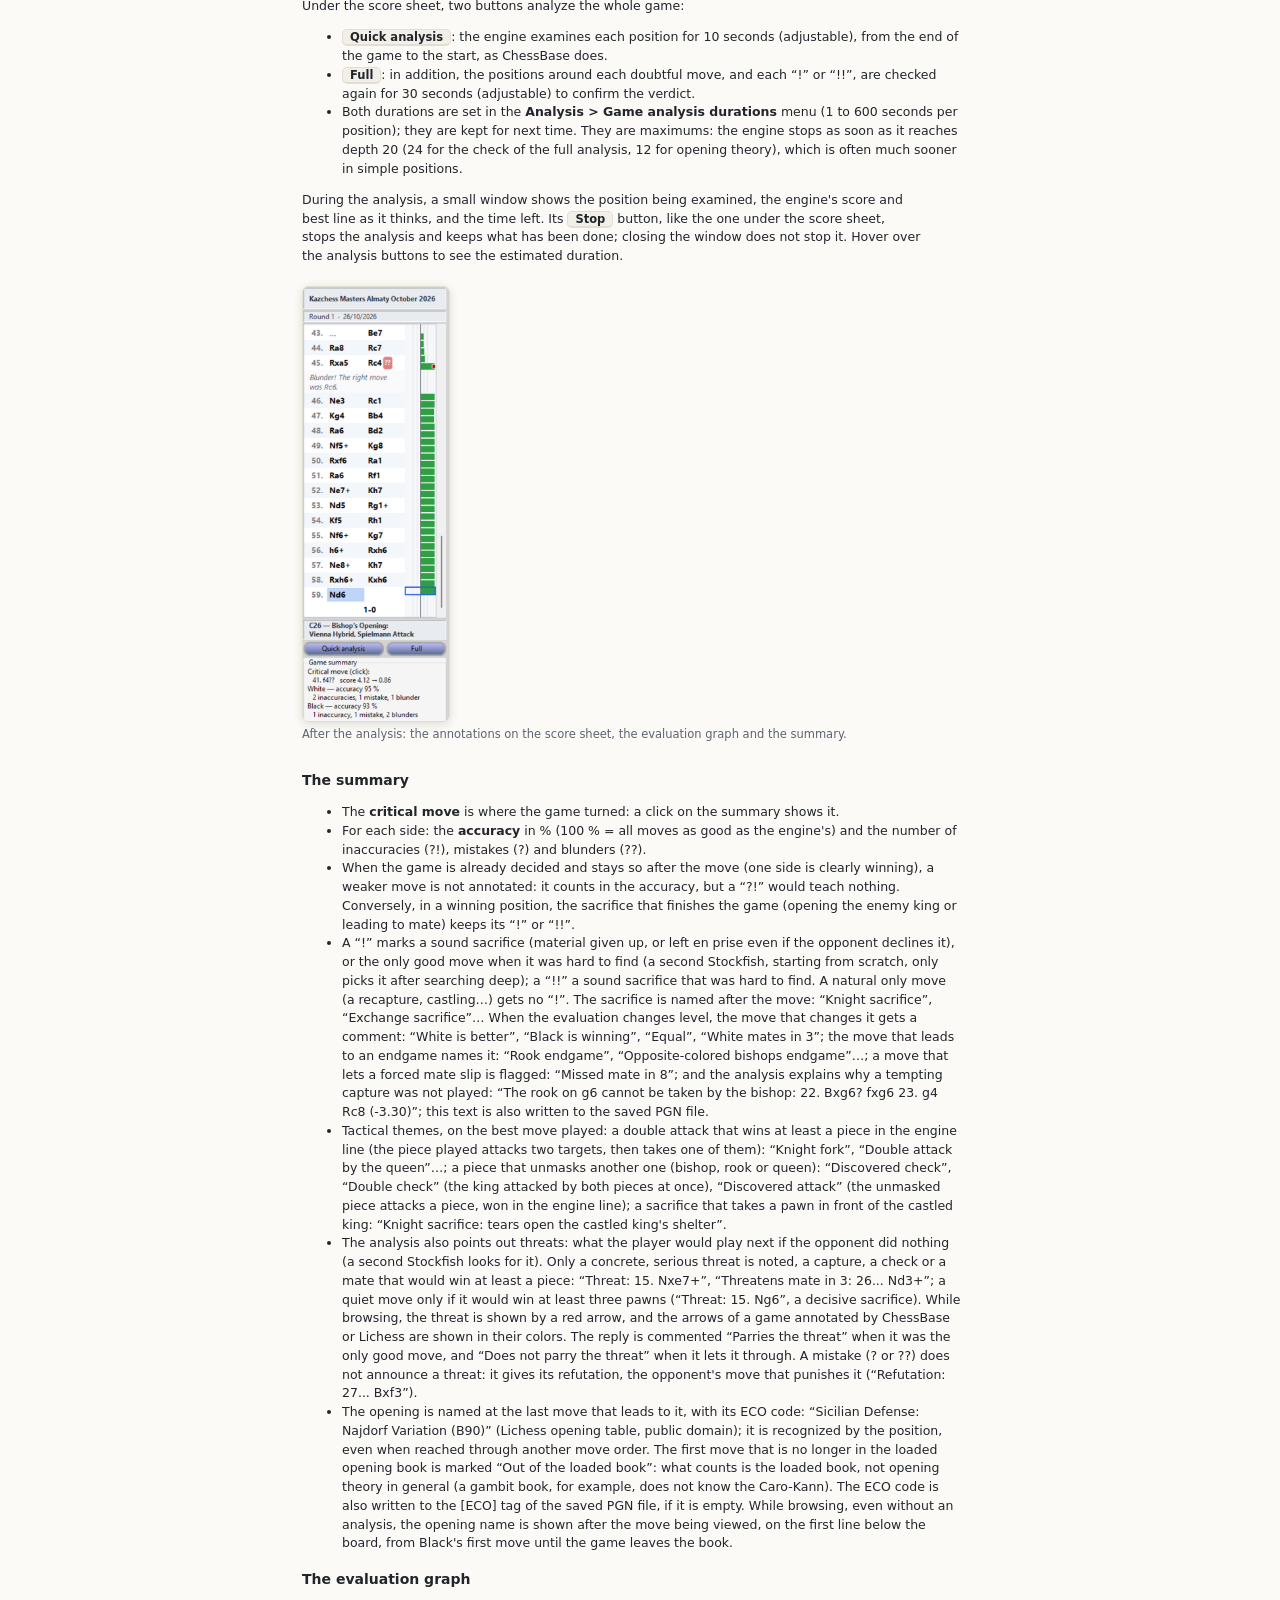
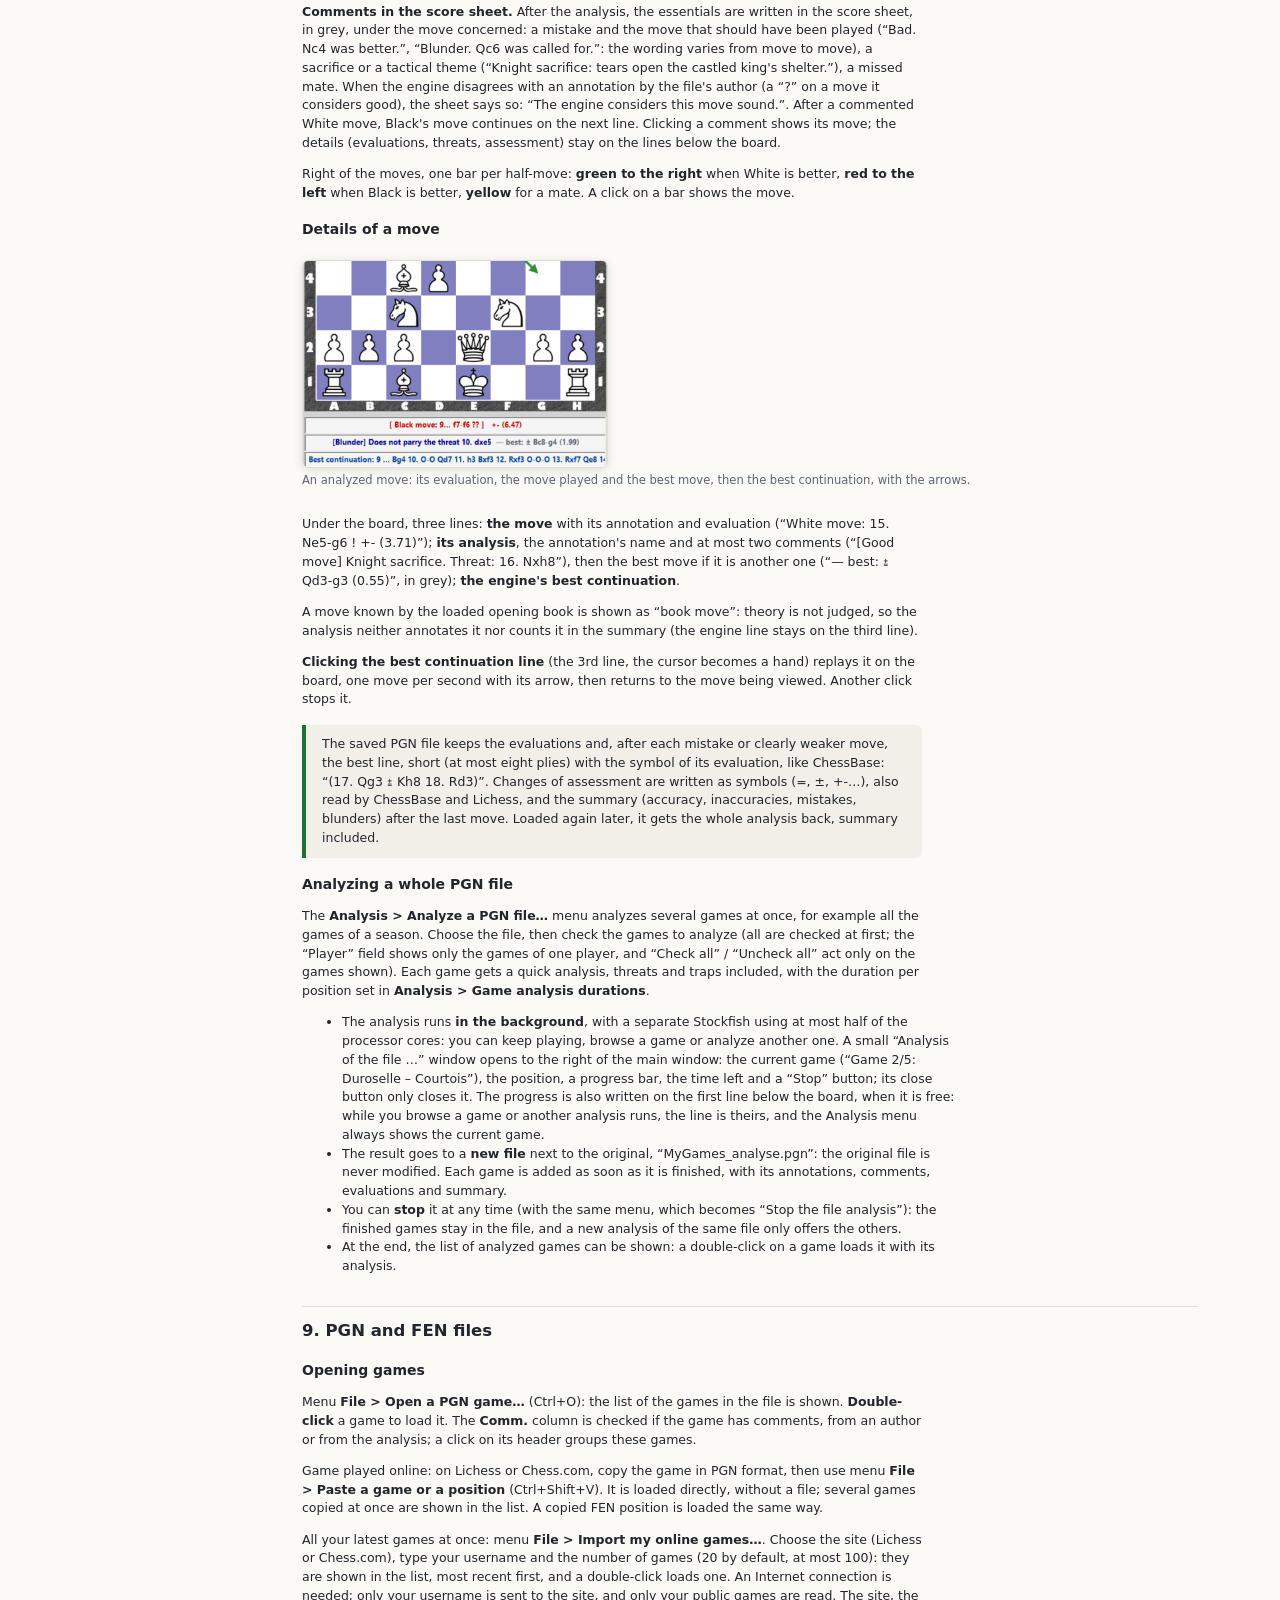
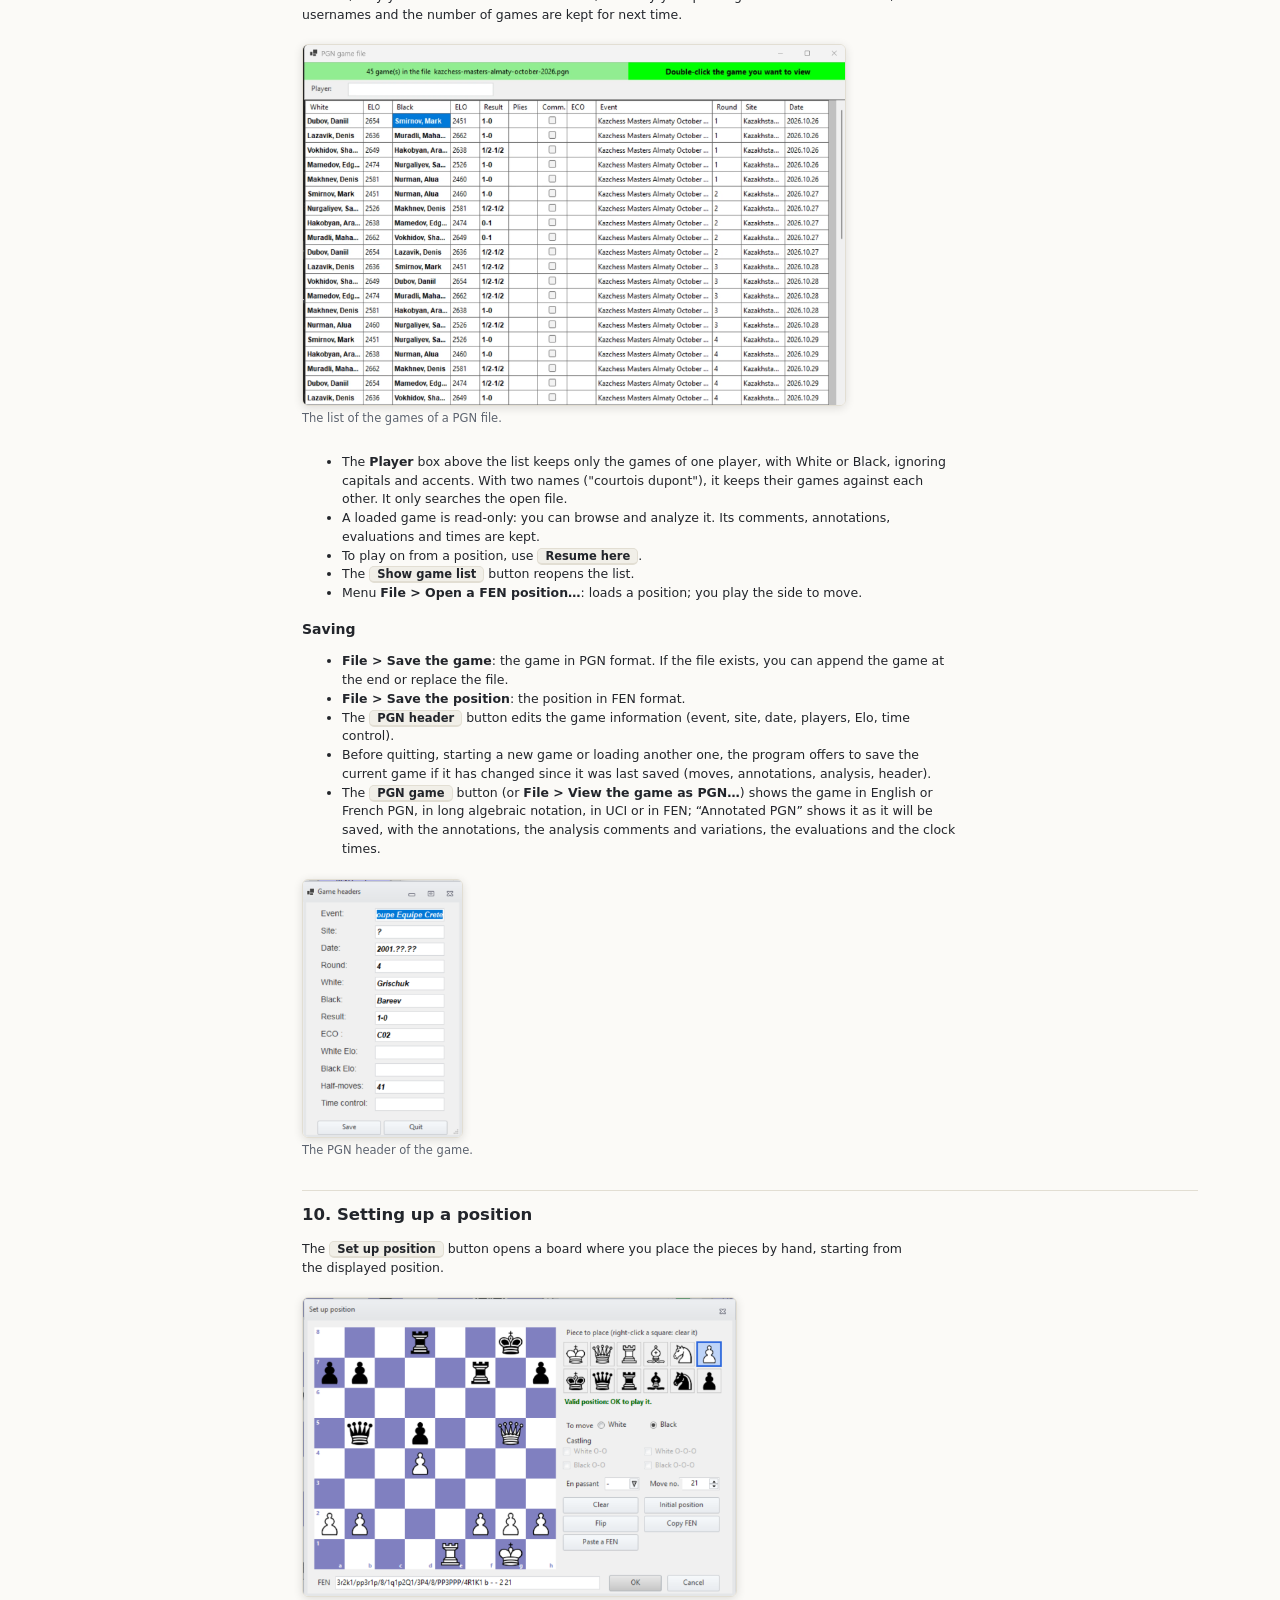
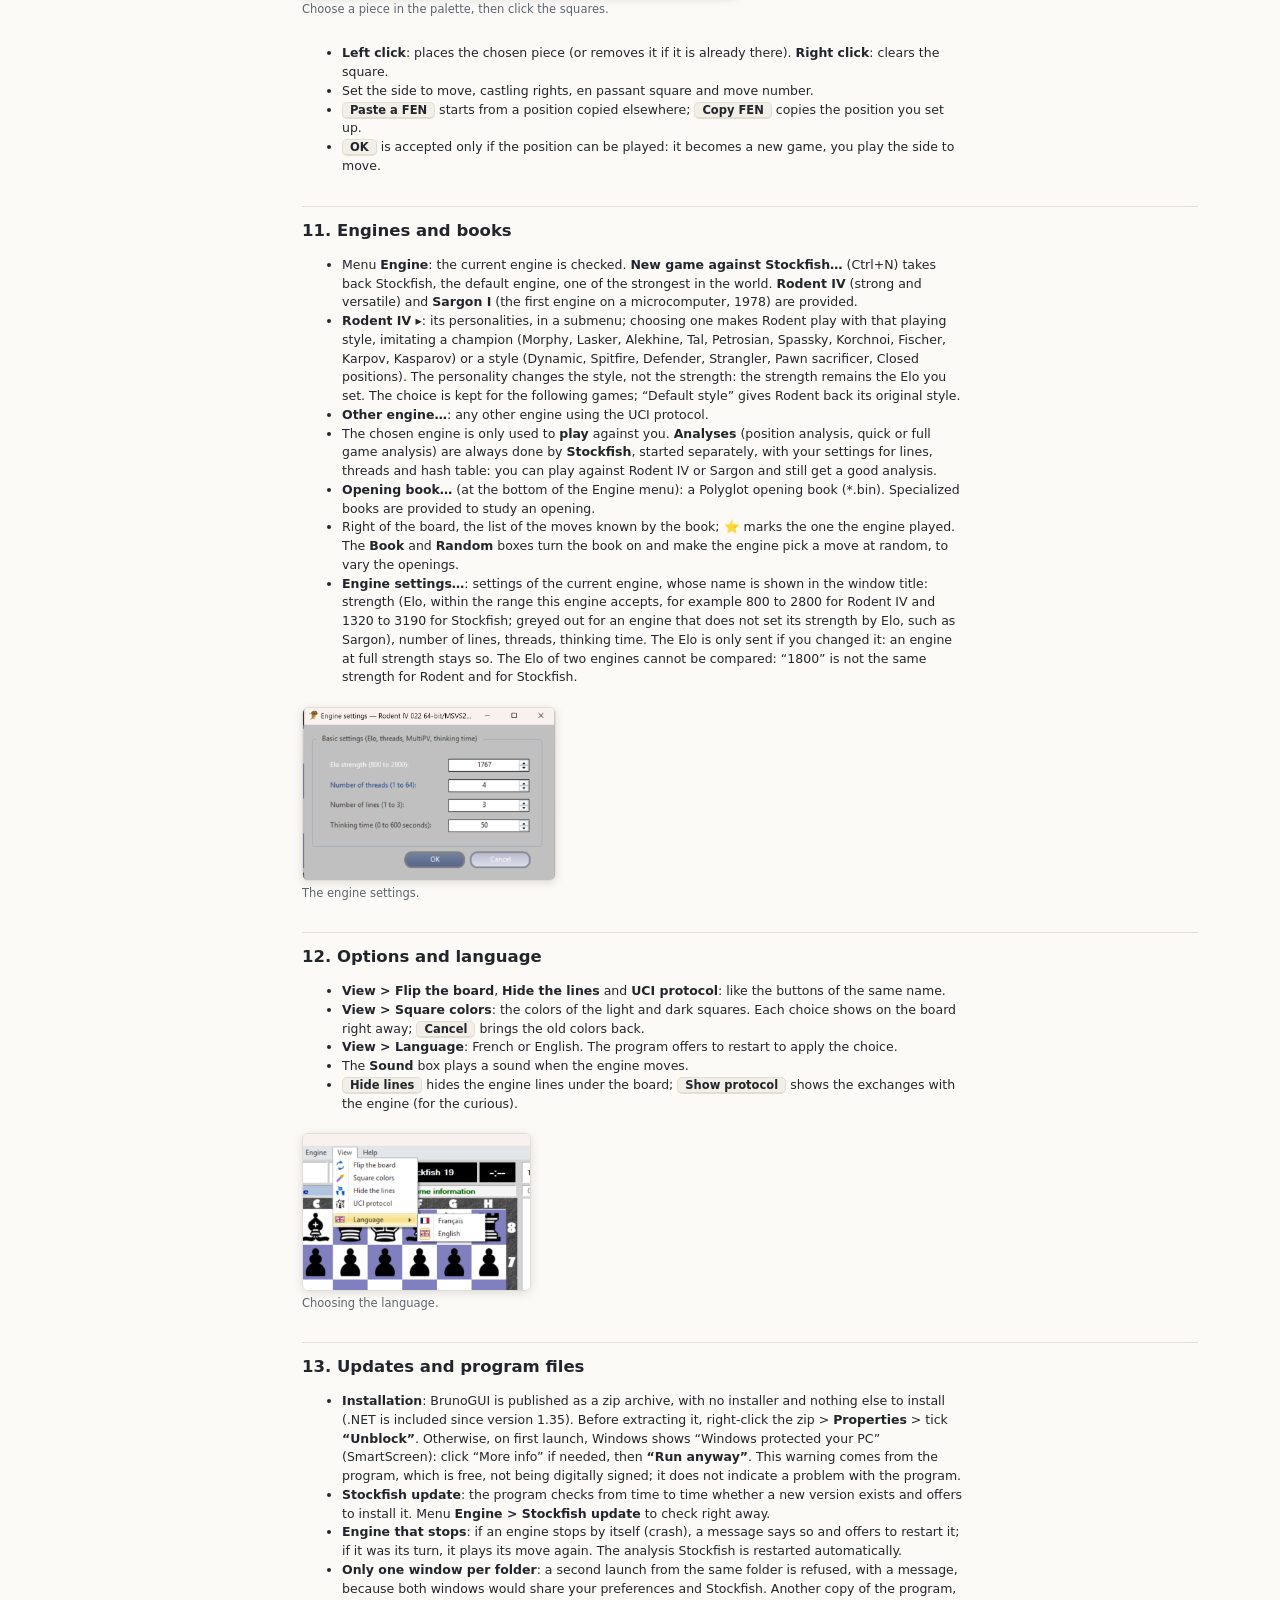
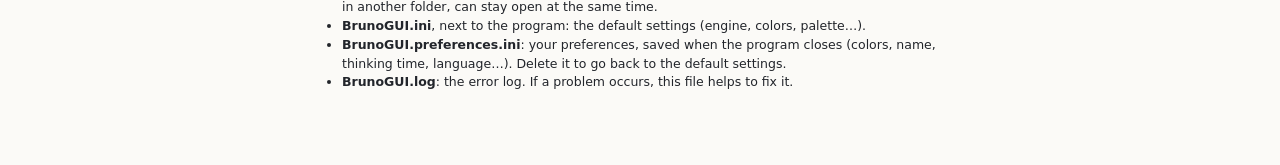
==== commit 6f569ab8: "Image de la position par clic droit sur l'échiquier, clic droit qui repose toujours la pièce en main" ====
--- a/Aide/en/index.html
+++ b/Aide/en/index.html
@@ -52,7 +52,7 @@
 </figure>
 <ul>
     <li><b>At the top</b>: the players (“[Elo] Name”) and their clocks.</li>
-    <li><b>In the center</b>: the board. A blue arrow shows the last move played, yours as well as the engine's.</li>
+    <li><b>In the center</b>: the board. A blue arrow shows the last move played, yours as well as the engine's. <b>A right click on the board</b> copies the displayed position as an image (to paste into a document, an email or a forum) or saves it as a PNG file, with coordinates, the arrows shown, the players, event and year above when they are known, and a caption below (“After 23. Qxf7+”).</li>
     <li><b>Right of the board</b>: the event, the score sheet with its evaluation graph, the ECO code and name of the opening at the displayed position, then the analysis buttons and the “Game summary” box.</li>
     <li><b>Far right</b>: the game buttons (Take back, result, Flip board, Computer moves…) and the moves known by the opening book.</li>
     <li><b>Under the board</b>: three lines for the engine's lines or the analysis of the move being viewed, the clock and thinking time settings, then the status bar.</li>
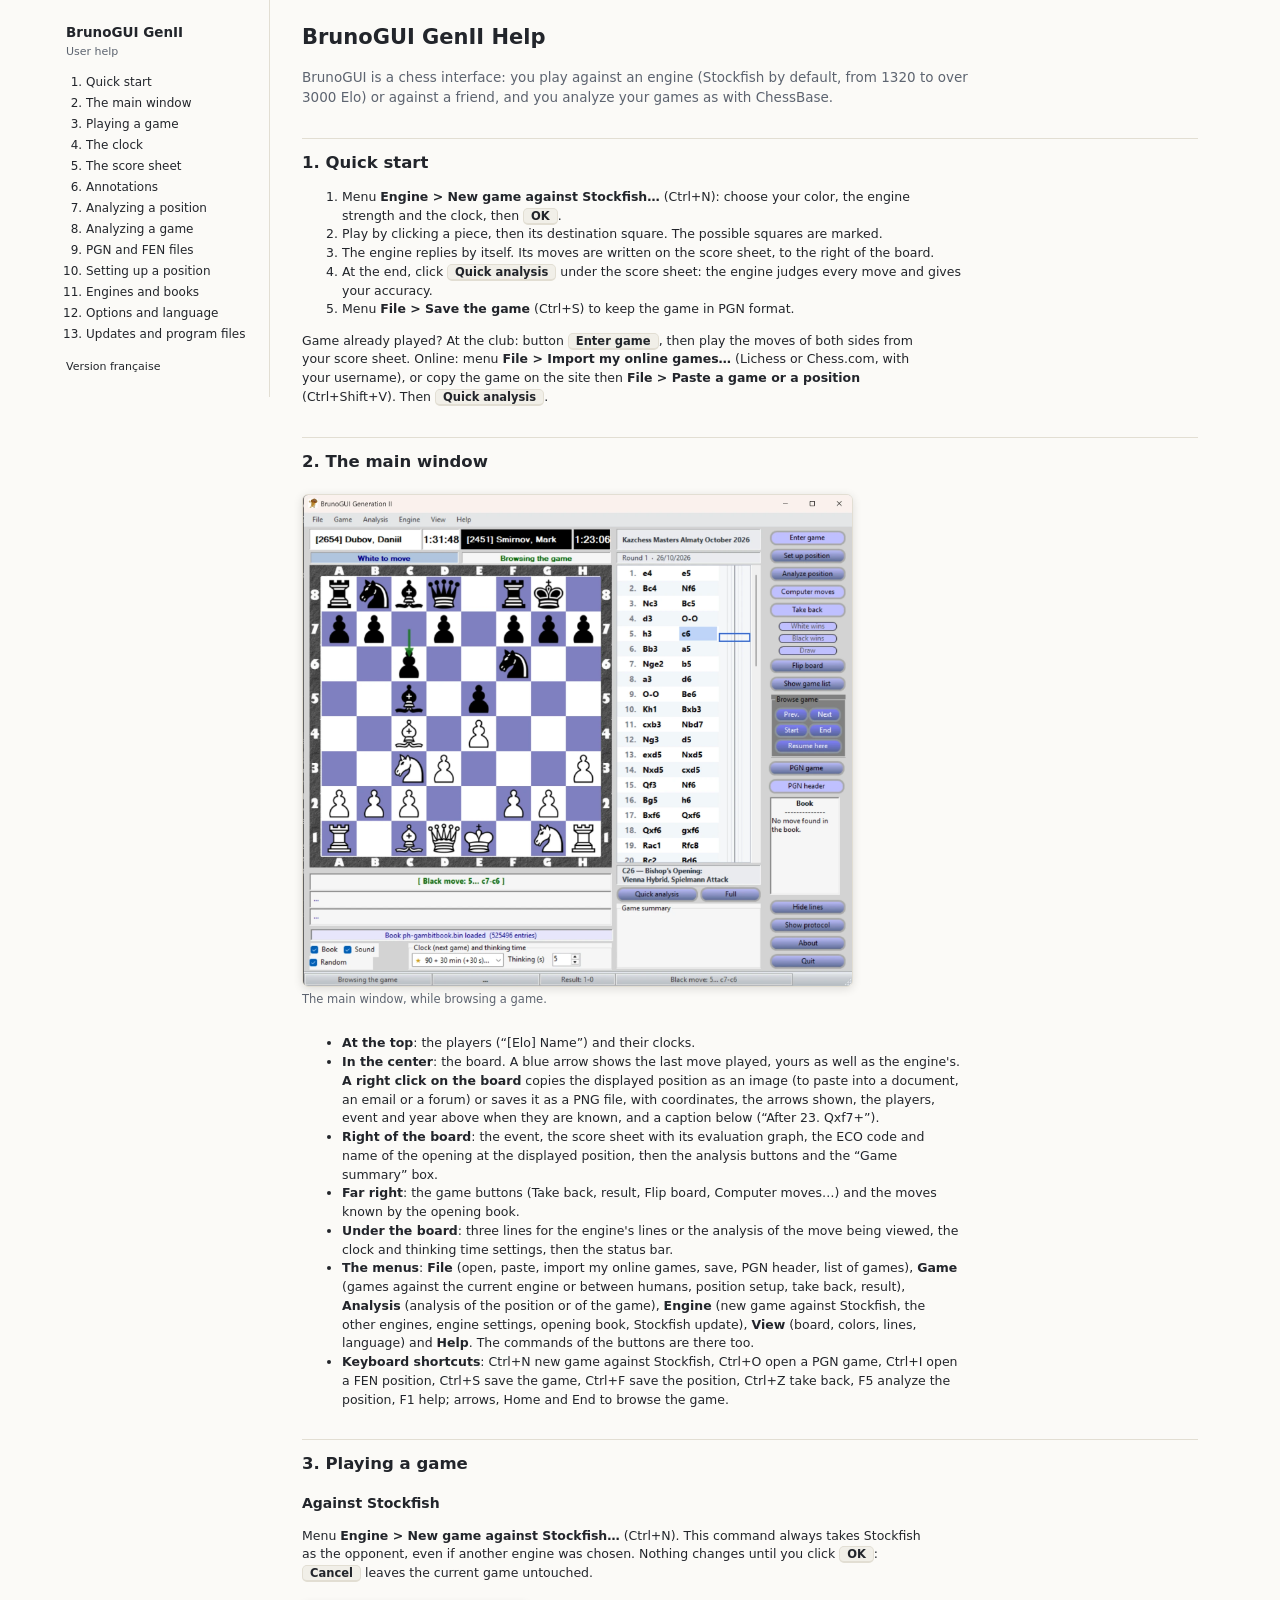
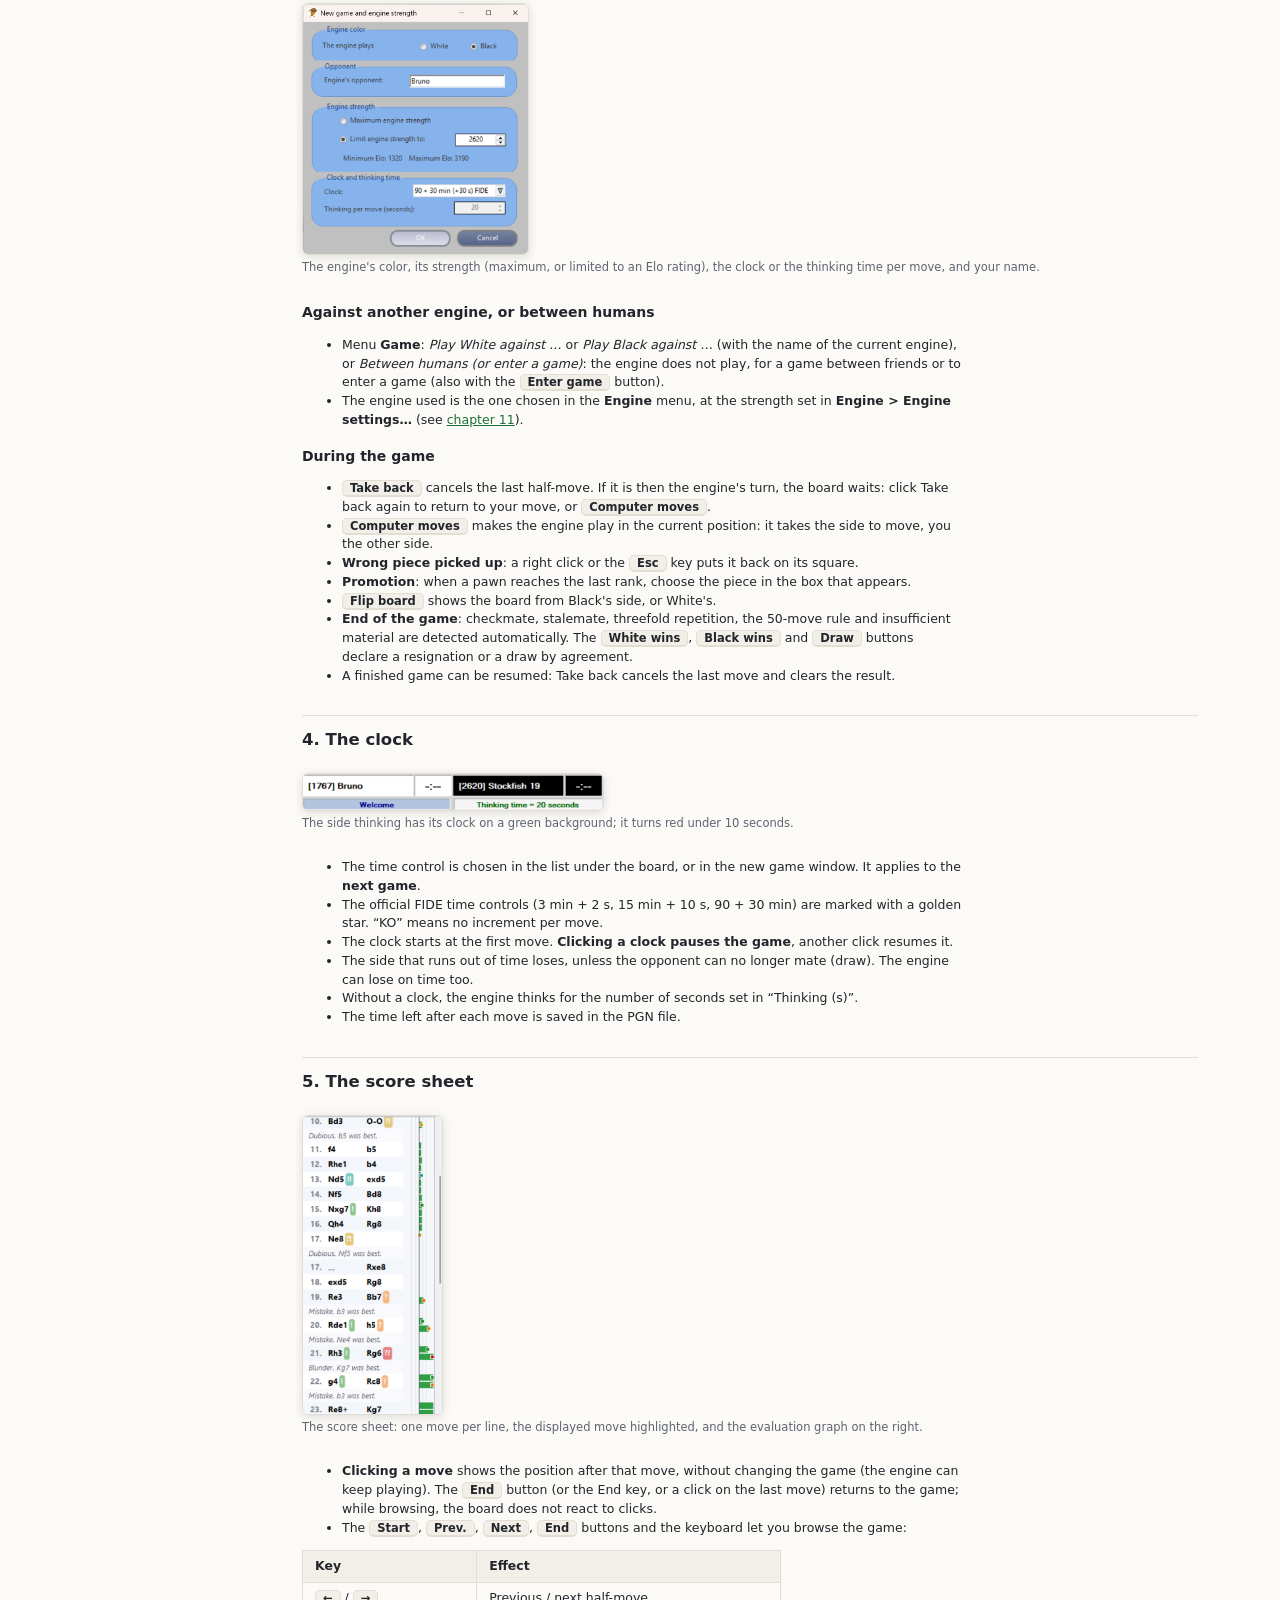
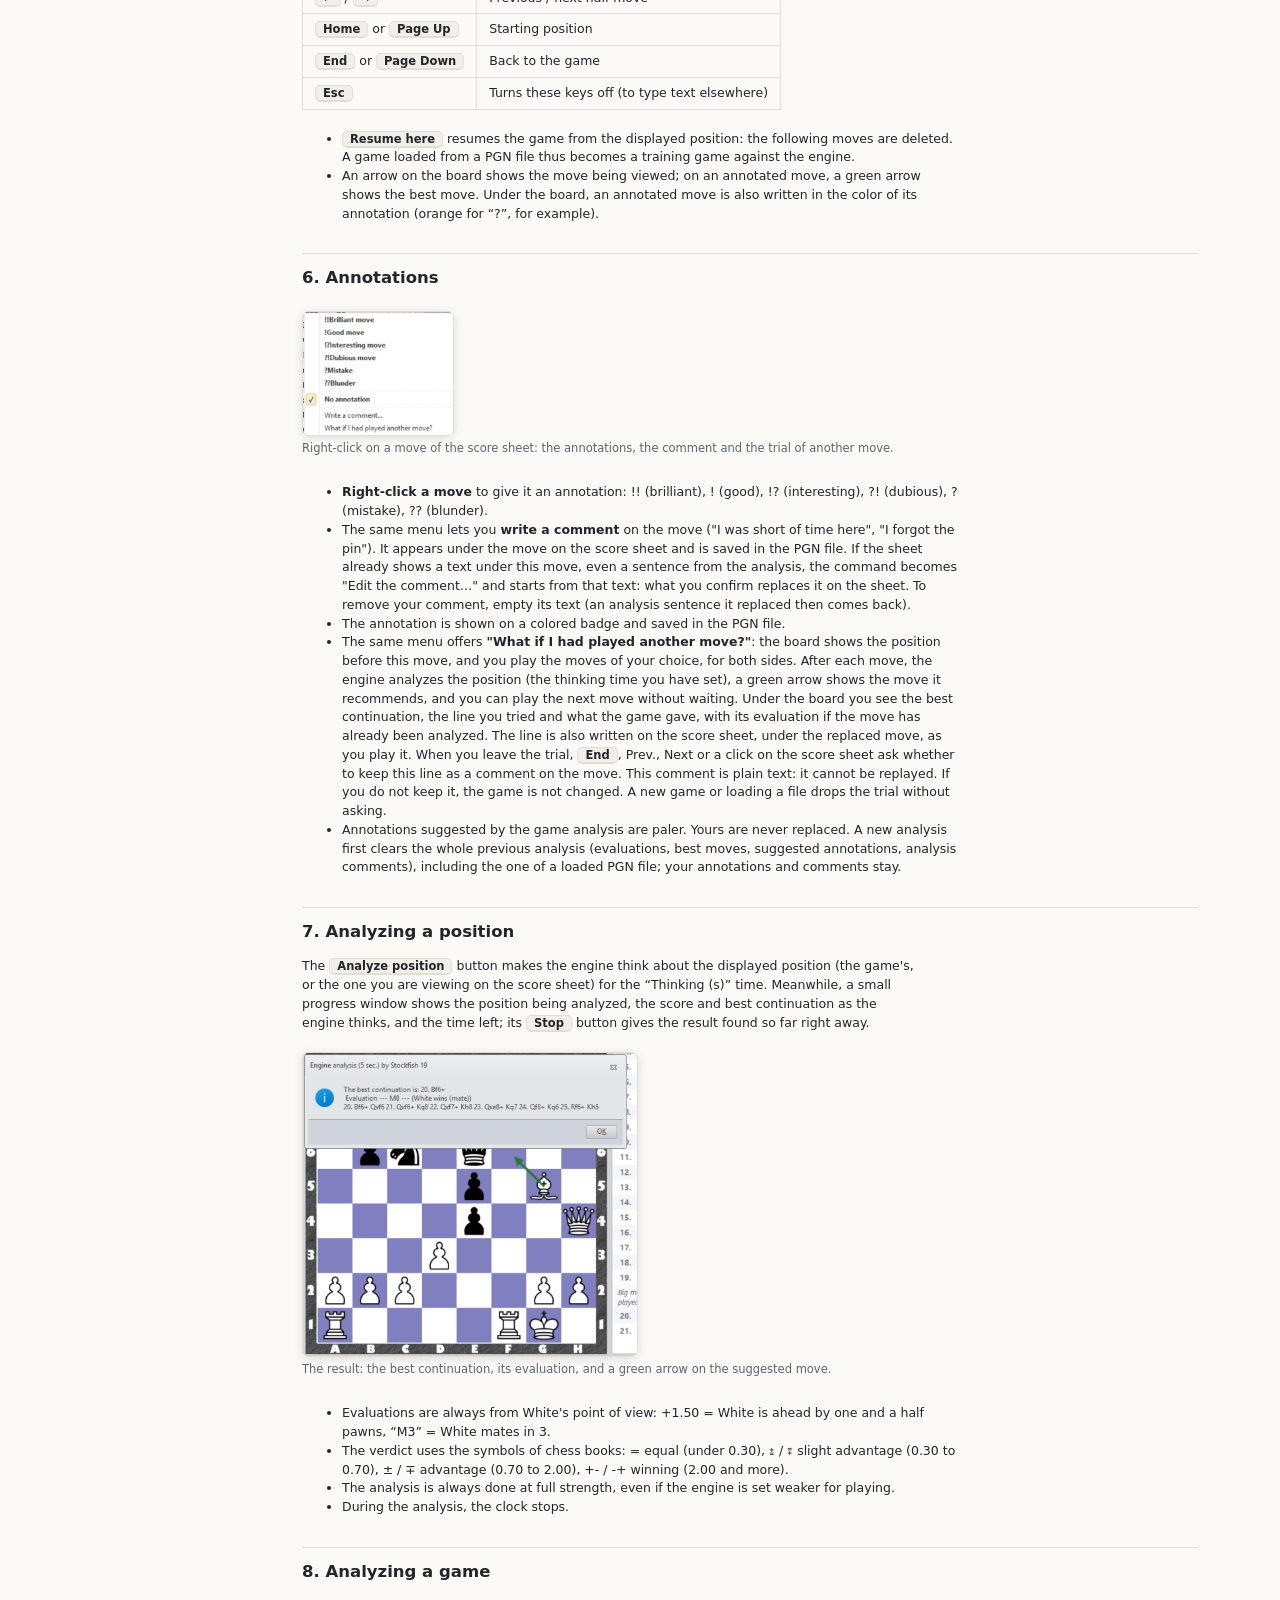
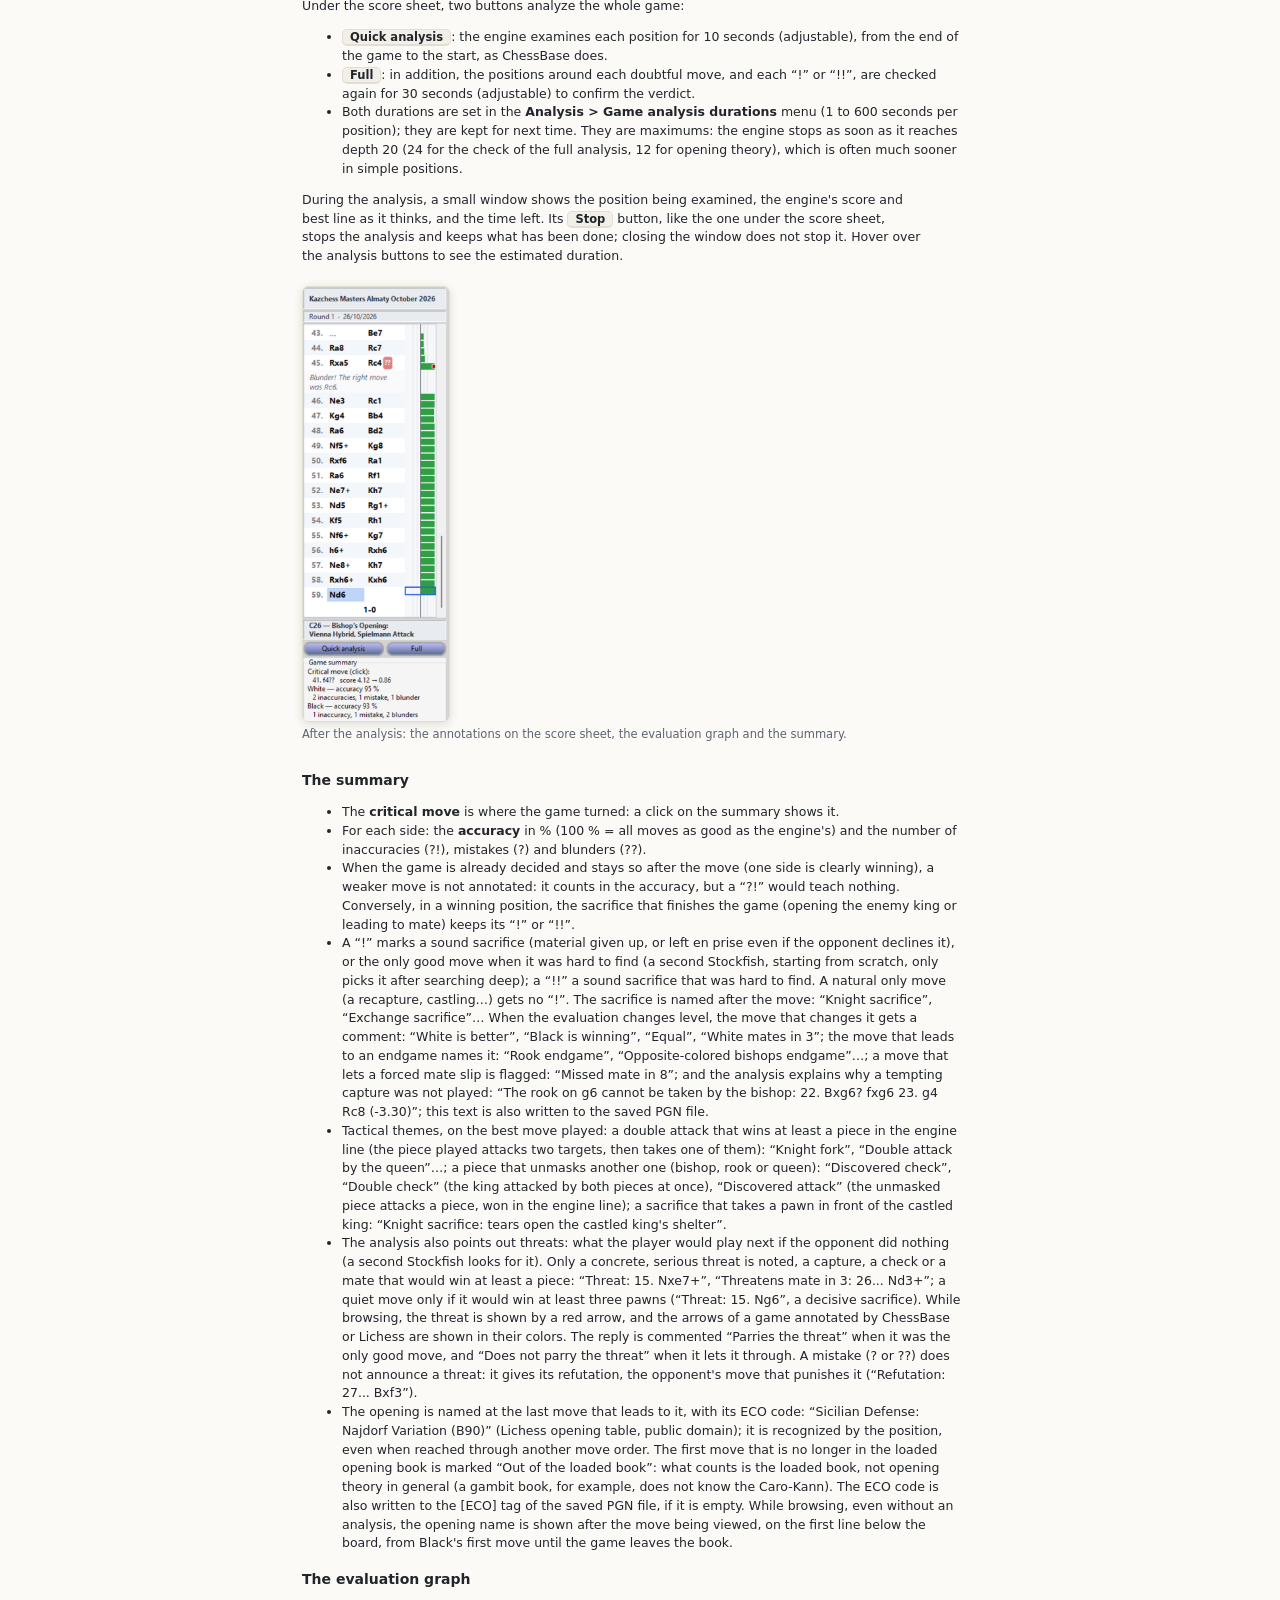
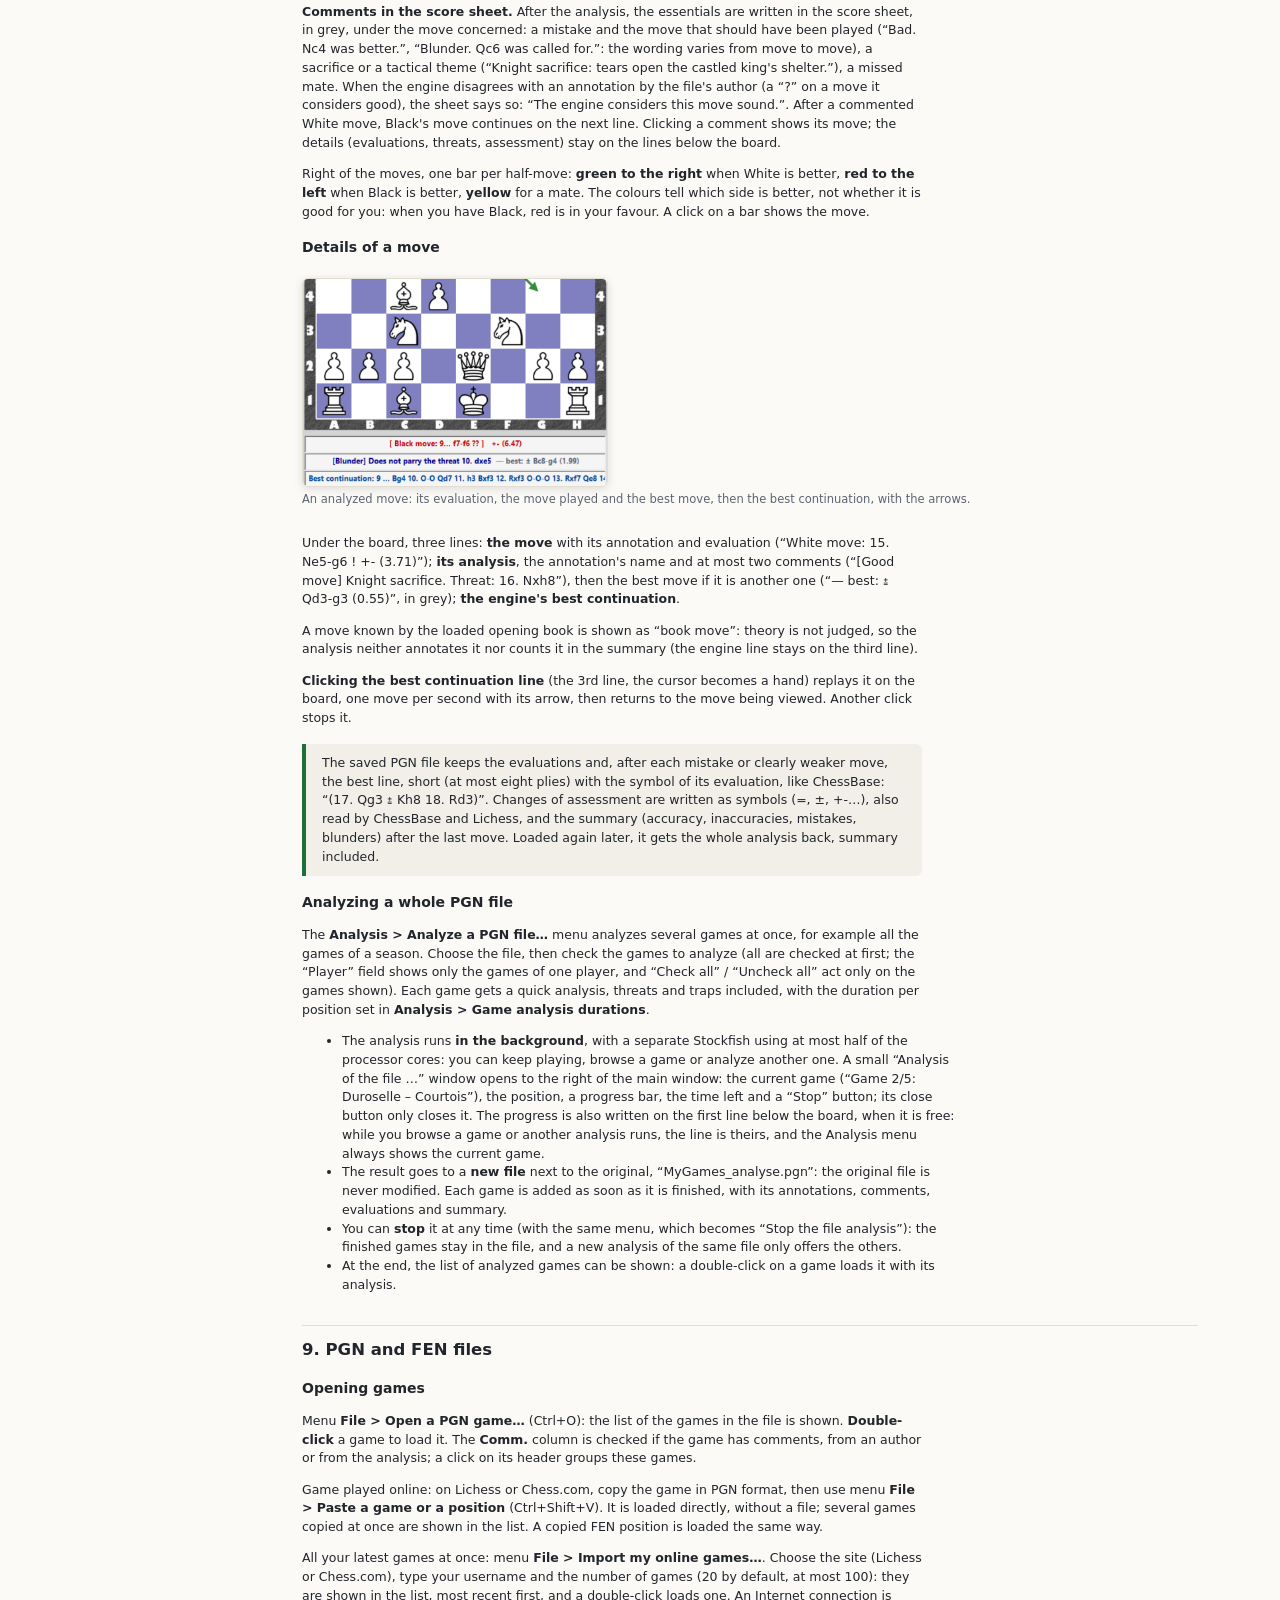
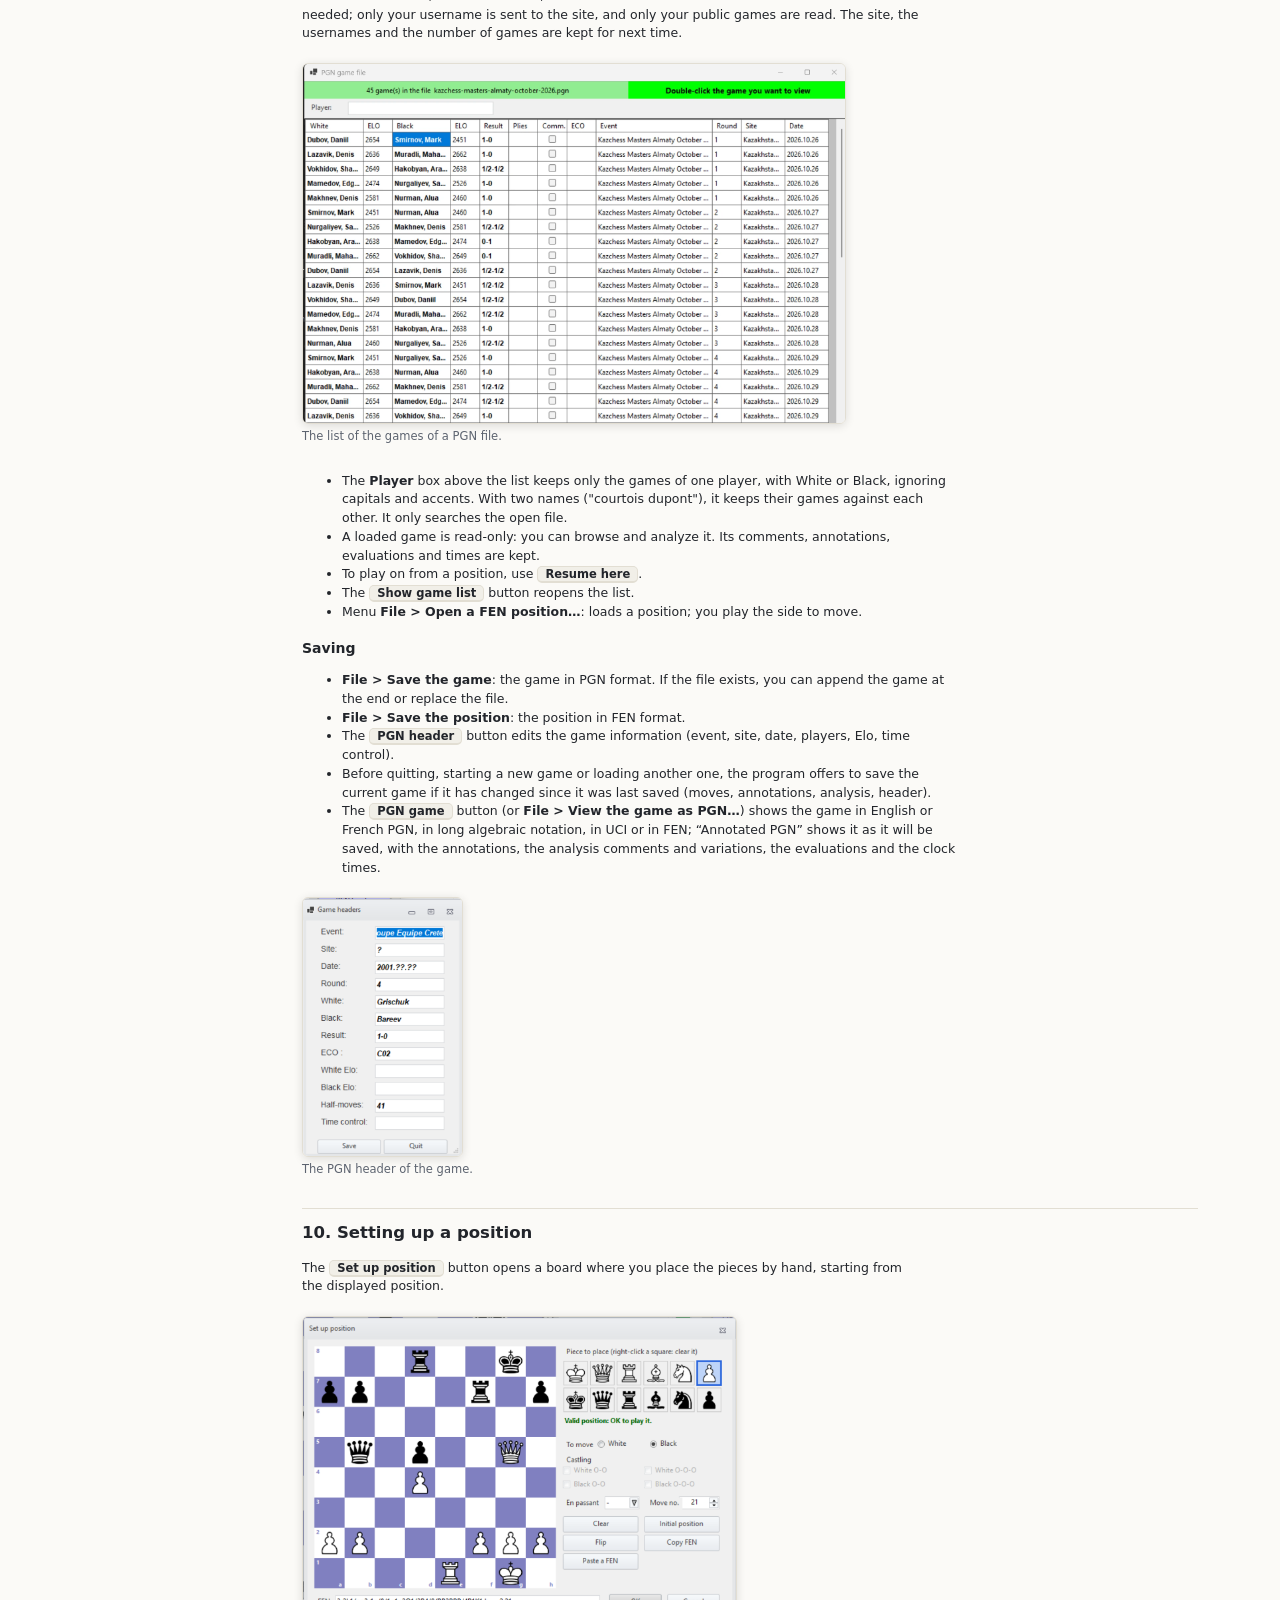
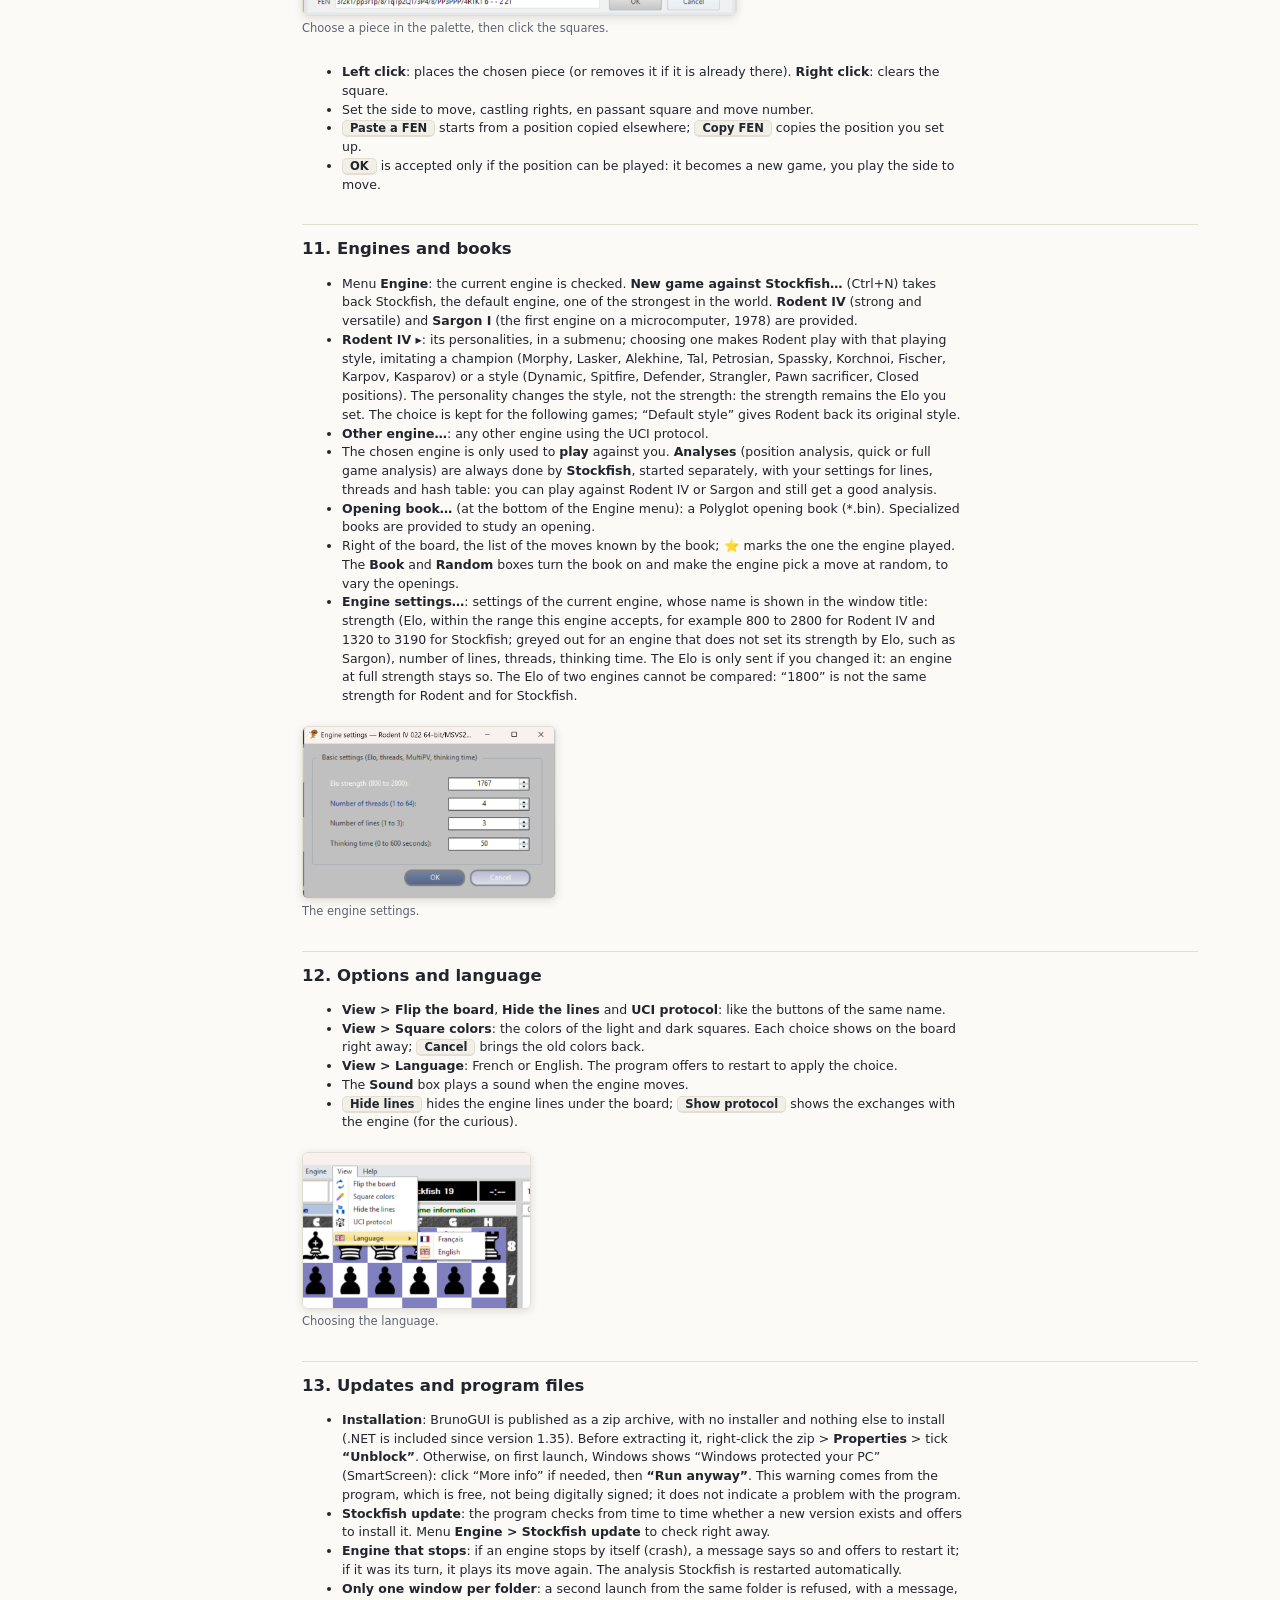
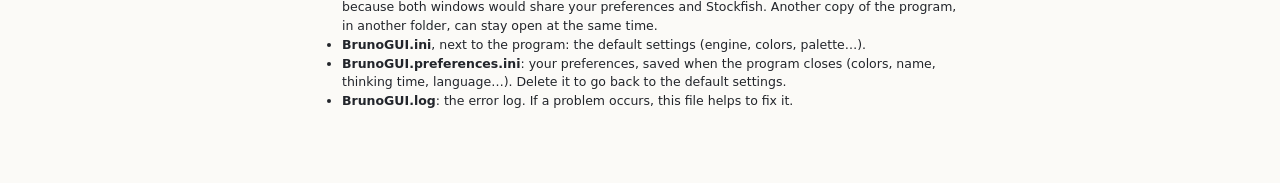
==== commit beeae286: "Palette « ardoise et bleu acier » pour toute l'interface - Palette.cs : une couleur par rôle (texte," ====
--- a/Aide/en/index.html
+++ b/Aide/en/index.html
@@ -174,7 +174,7 @@
 </ul>
 <h3>The evaluation graph</h3>
 <p><b>Comments in the score sheet.</b> After the analysis, the essentials are written in the score sheet, in grey, under the move concerned: a mistake and the move that should have been played (“Bad. Nc4 was better.”, “Blunder. Qc6 was called for.”: the wording varies from move to move), a sacrifice or a tactical theme (“Knight sacrifice: tears open the castled king's shelter.”), a missed mate. When the engine disagrees with an annotation by the file's author (a “?” on a move it considers good), the sheet says so: “The engine considers this move sound.”. After a commented White move, Black's move continues on the next line. Clicking a comment shows its move; the details (evaluations, threats, assessment) stay on the lines below the board.</p>
-<p>Right of the moves, one bar per half-move: <b>green to the right</b> when White is better, <b>red to the left</b> when Black is better, <b>yellow</b> for a mate. A click on a bar shows the move.</p>
+<p>Right of the moves, one bar per half-move: <b>green to the right</b> when White is better, <b>red to the left</b> when Black is better, <b>yellow</b> for a mate. The colours tell which side is better, not whether it is good for you: when you have Black, red is in your favour. A click on a bar shows the move.</p>
 <h3>Details of a move</h3>
 <figure>
     <img src="images/08-coup-analyse.png" alt="Analysis of a move under the board">
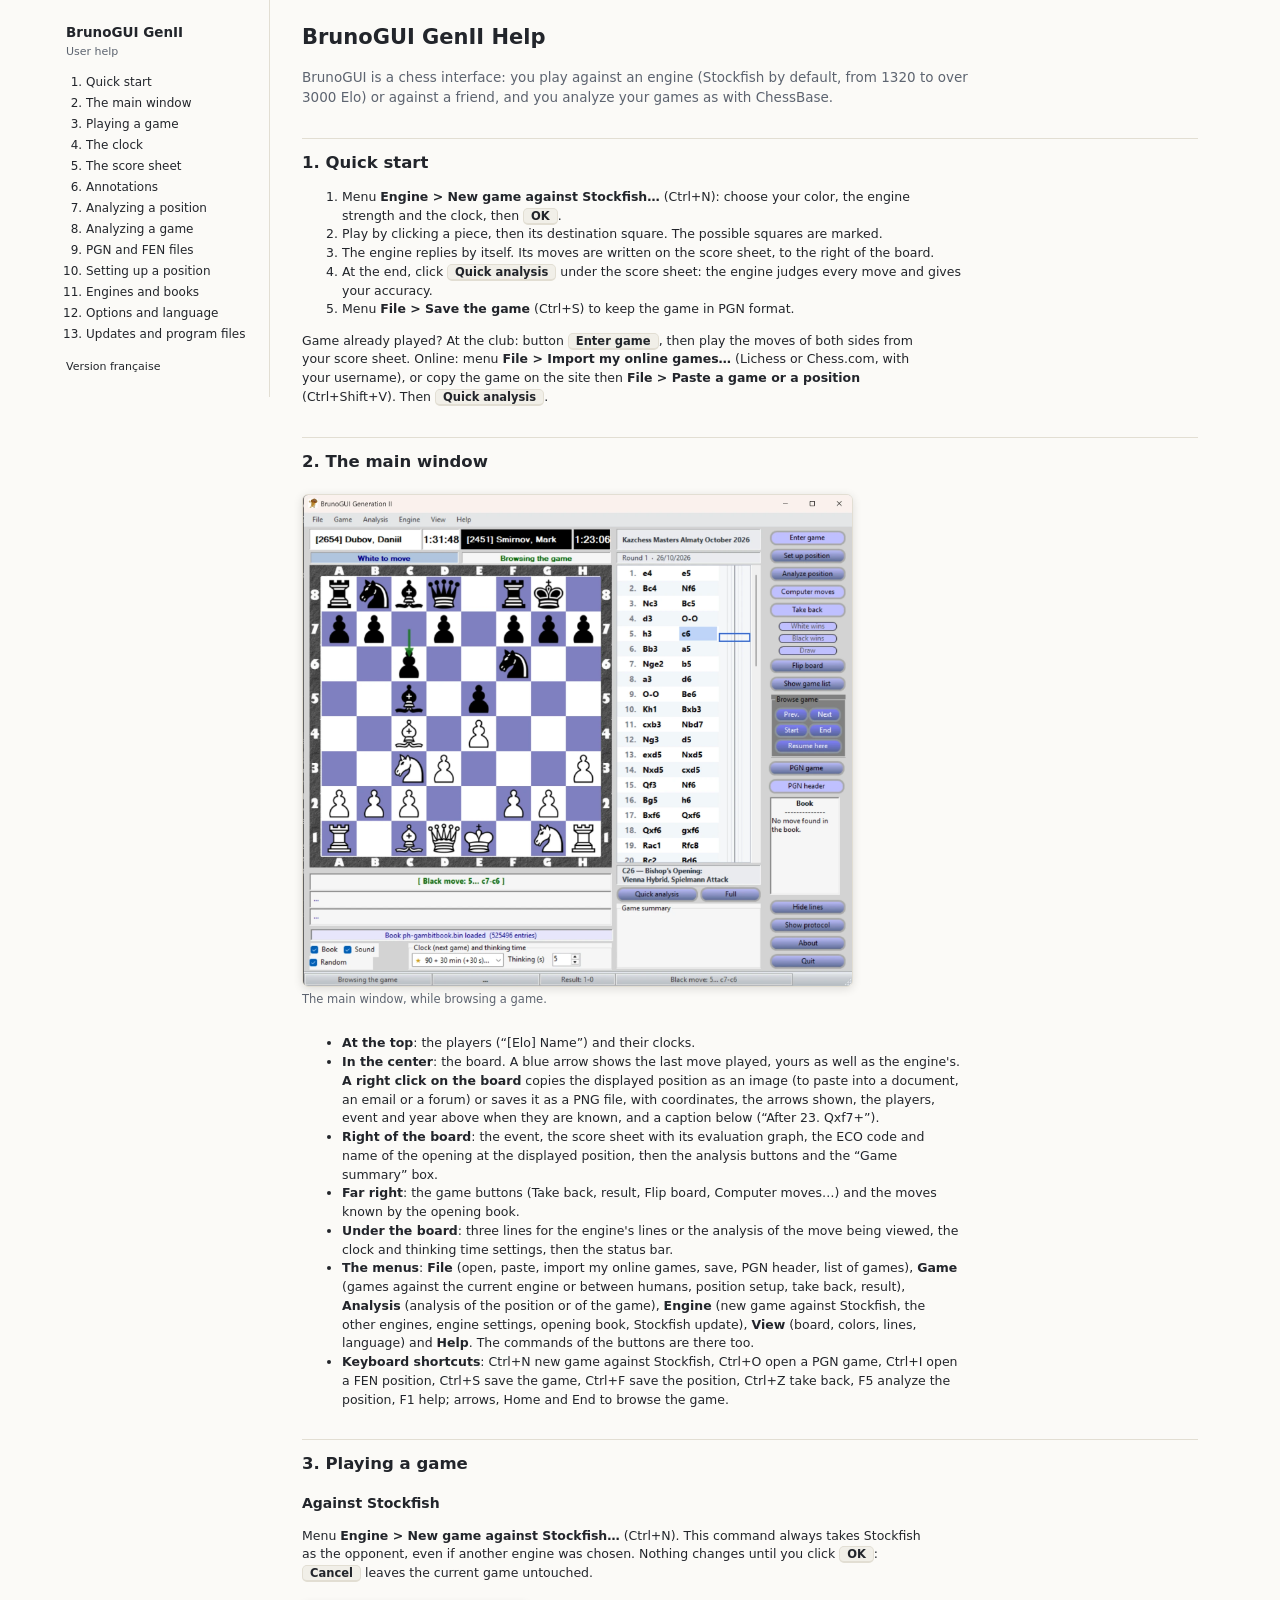
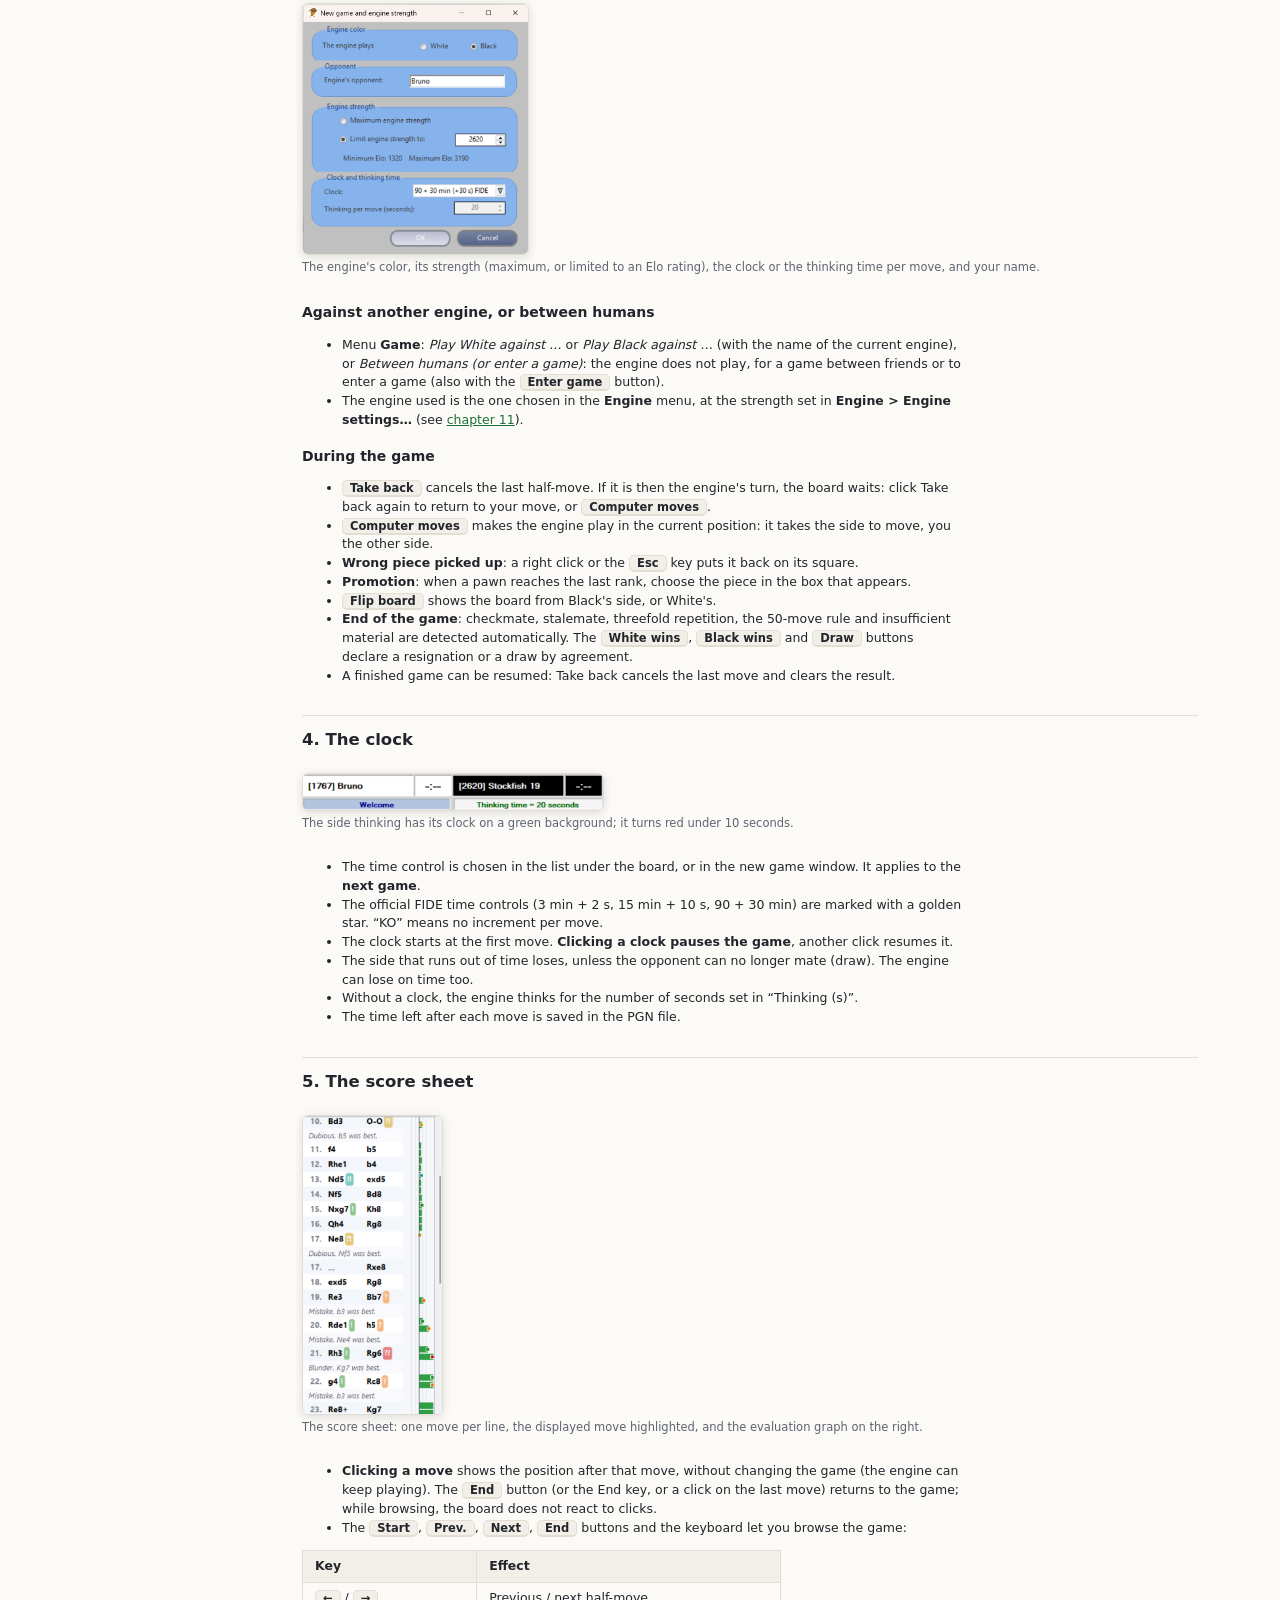
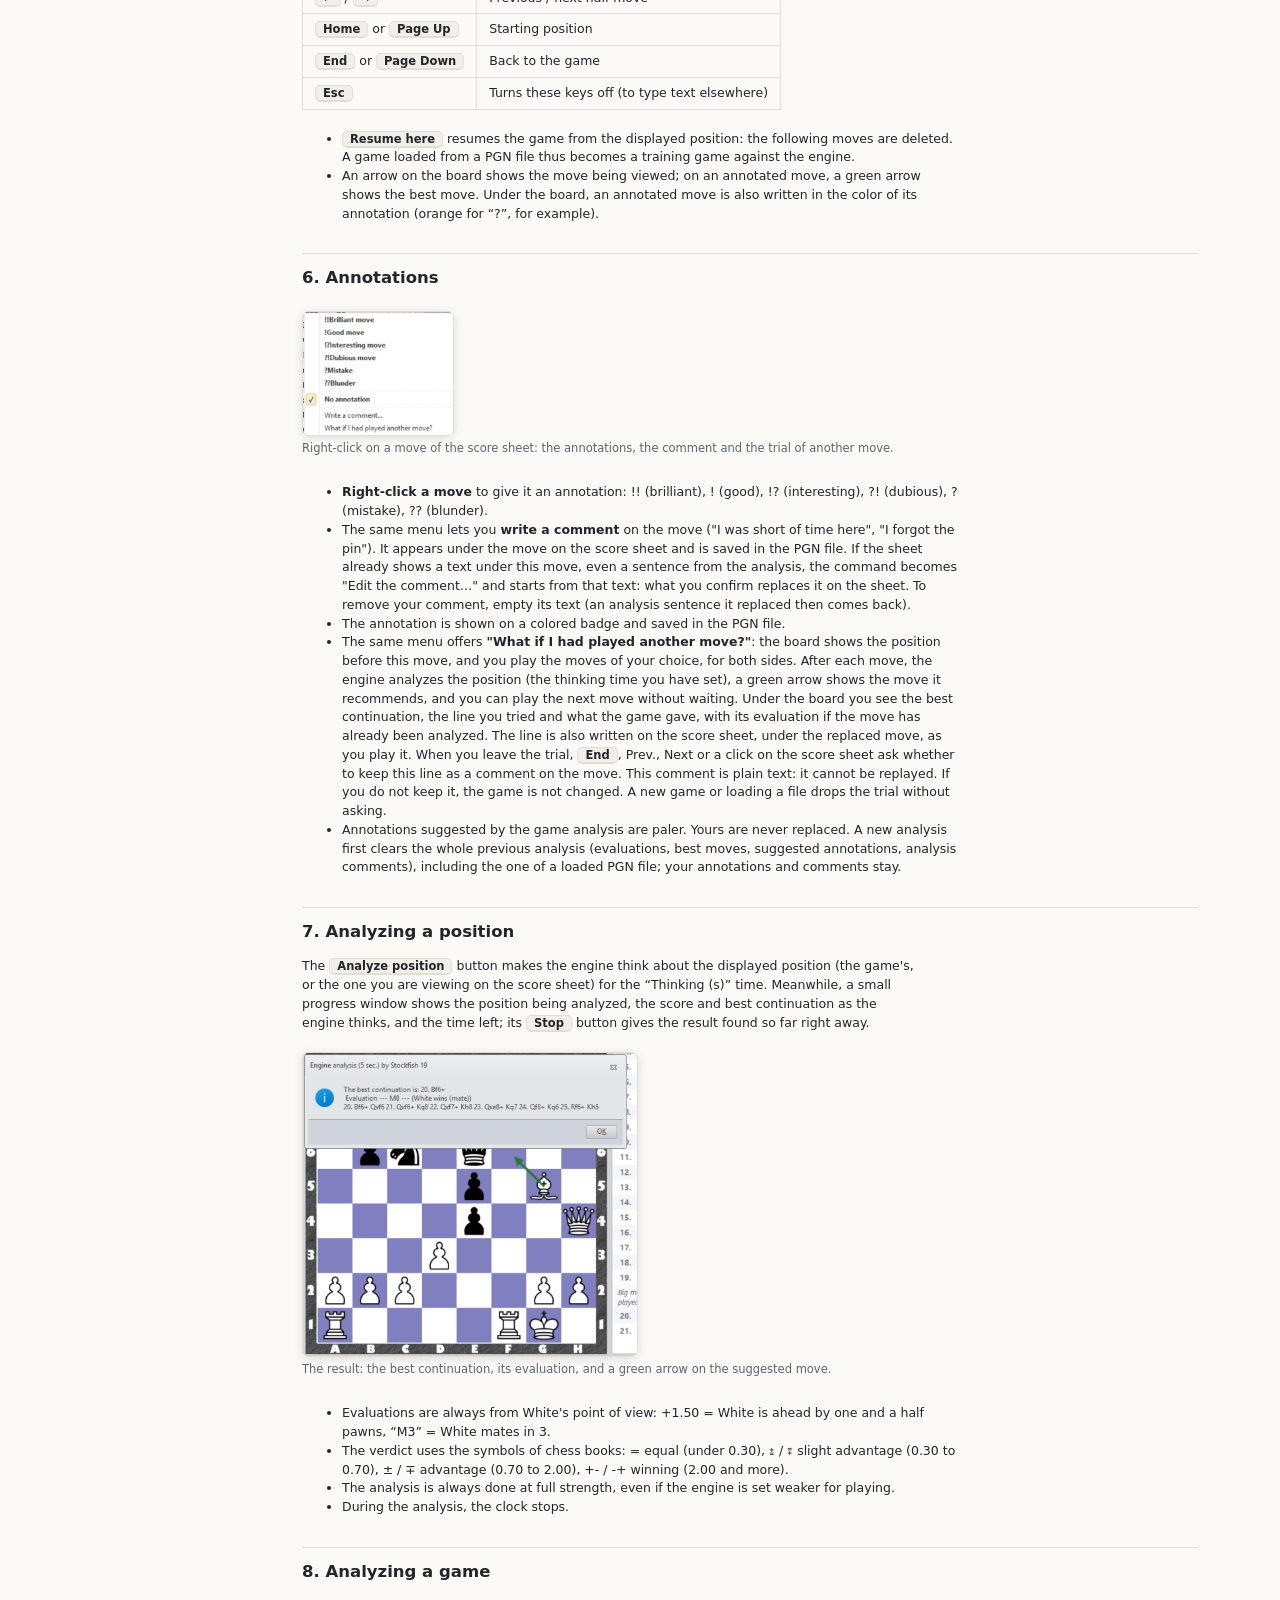
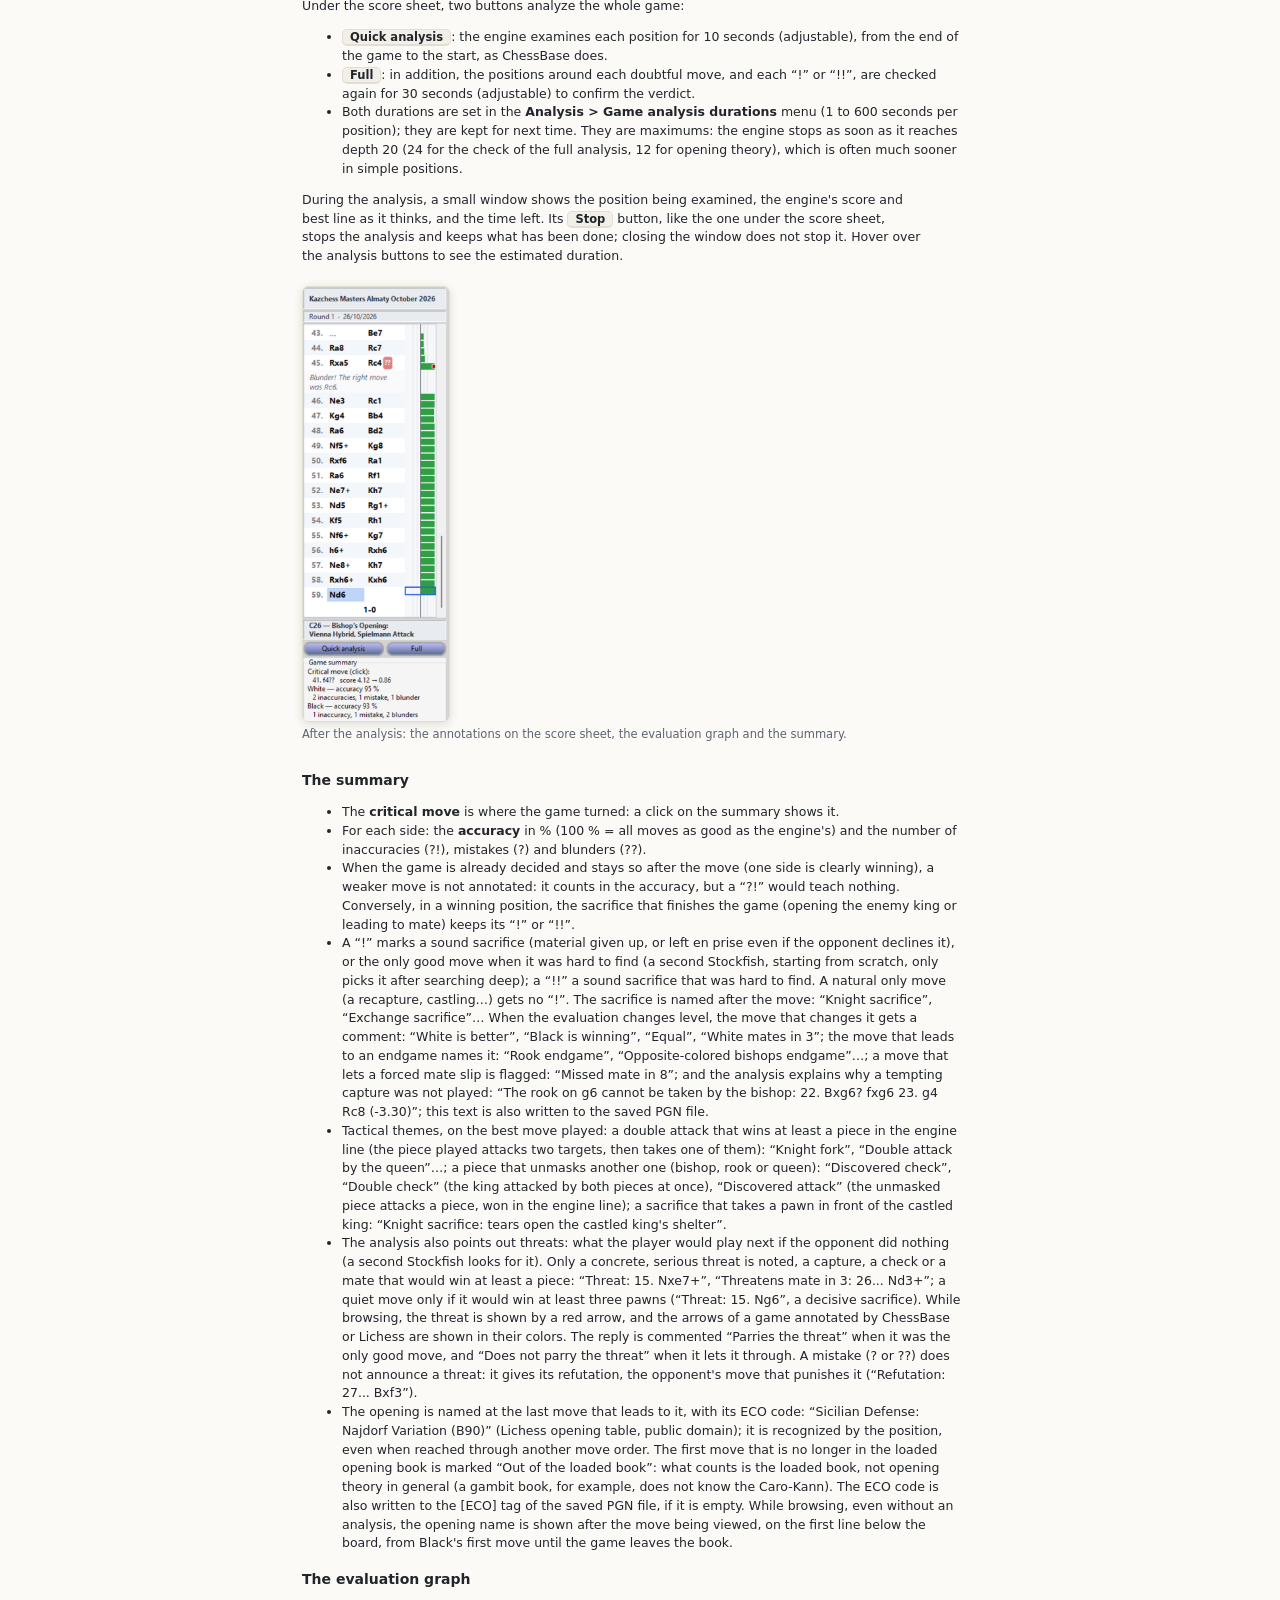
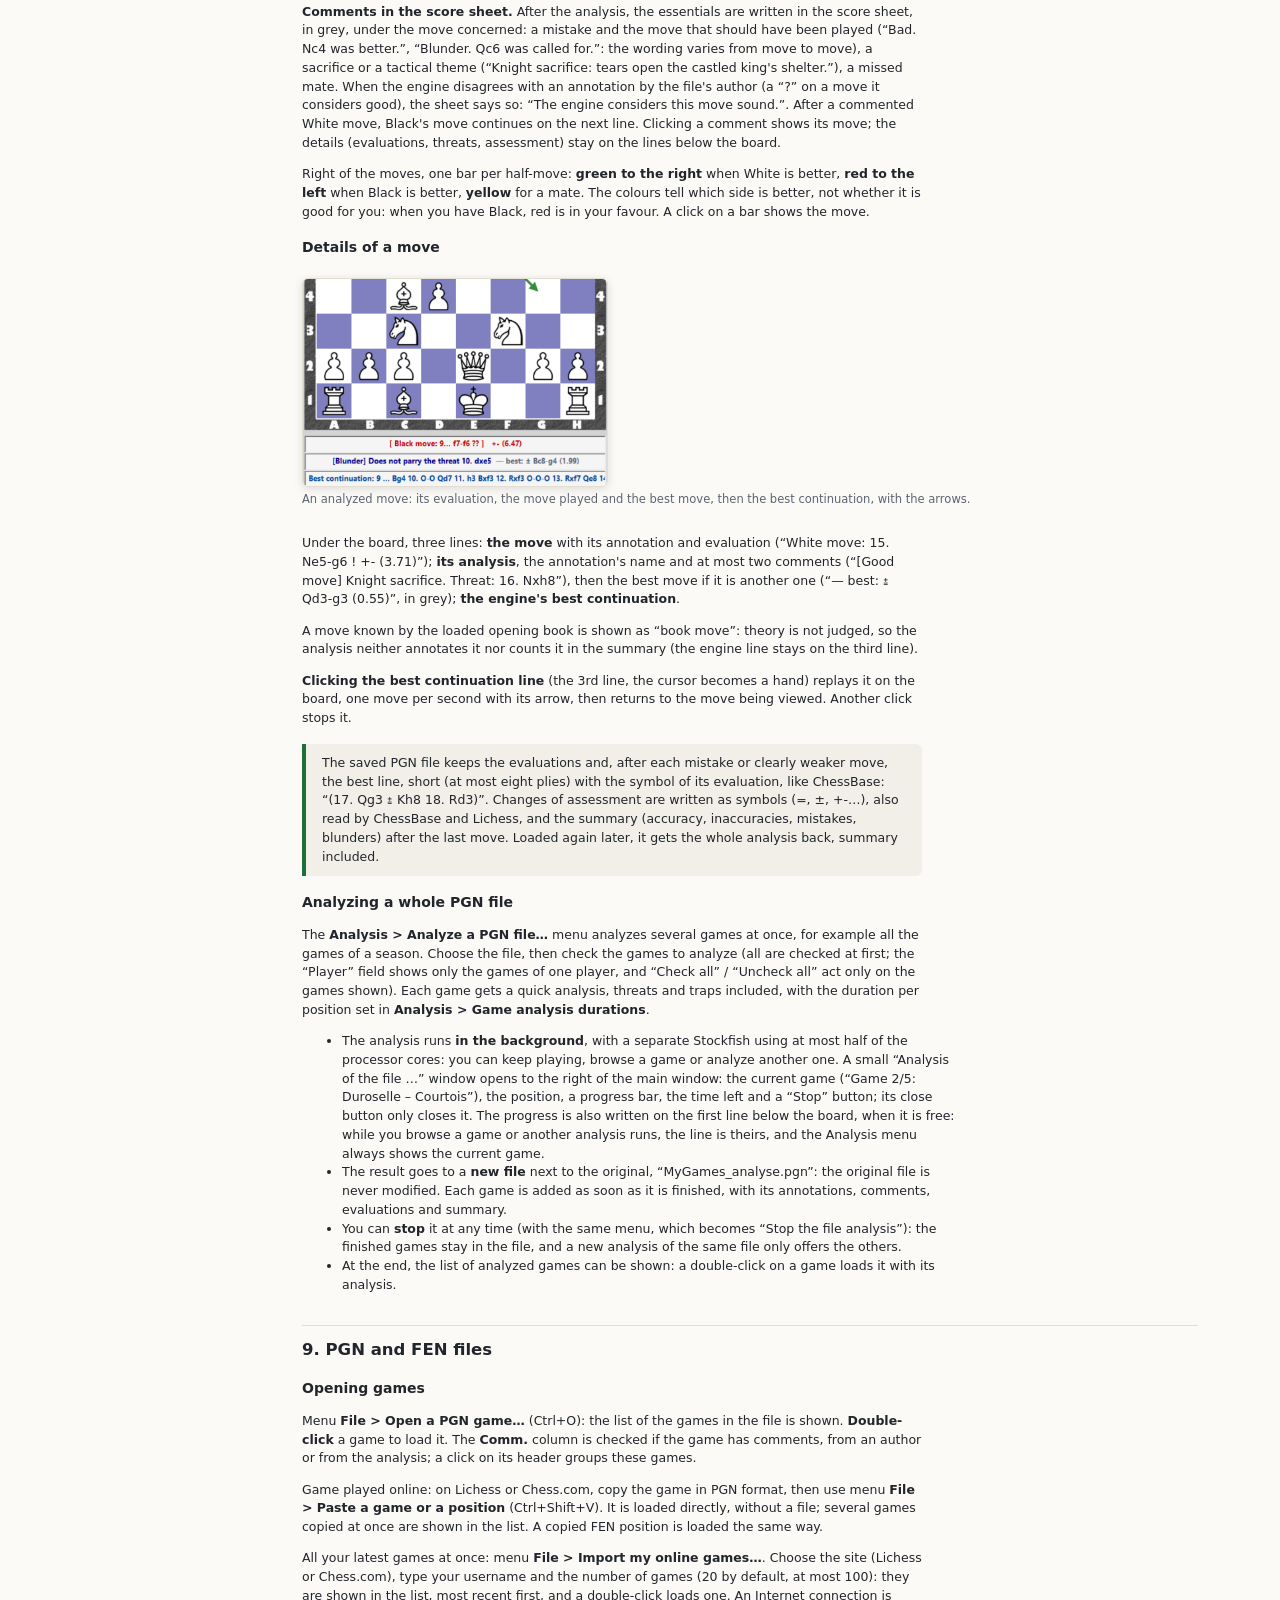
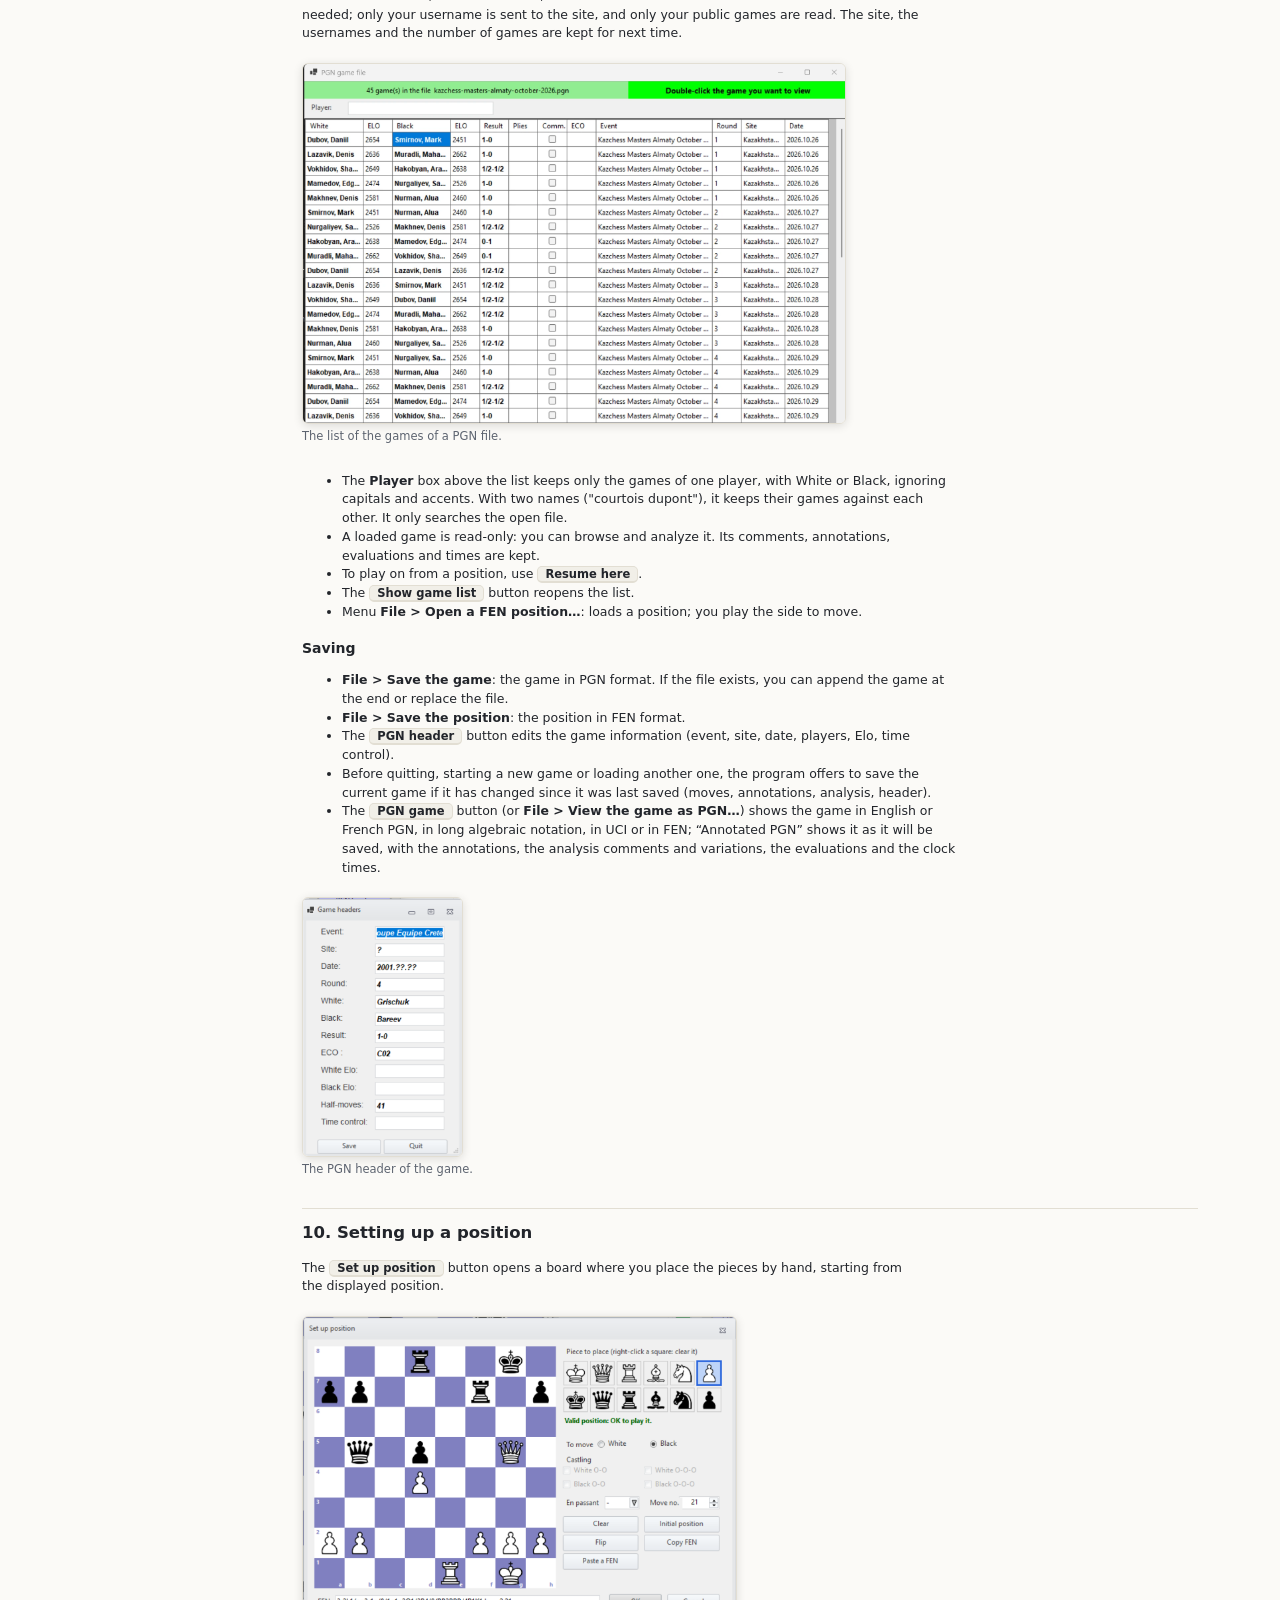
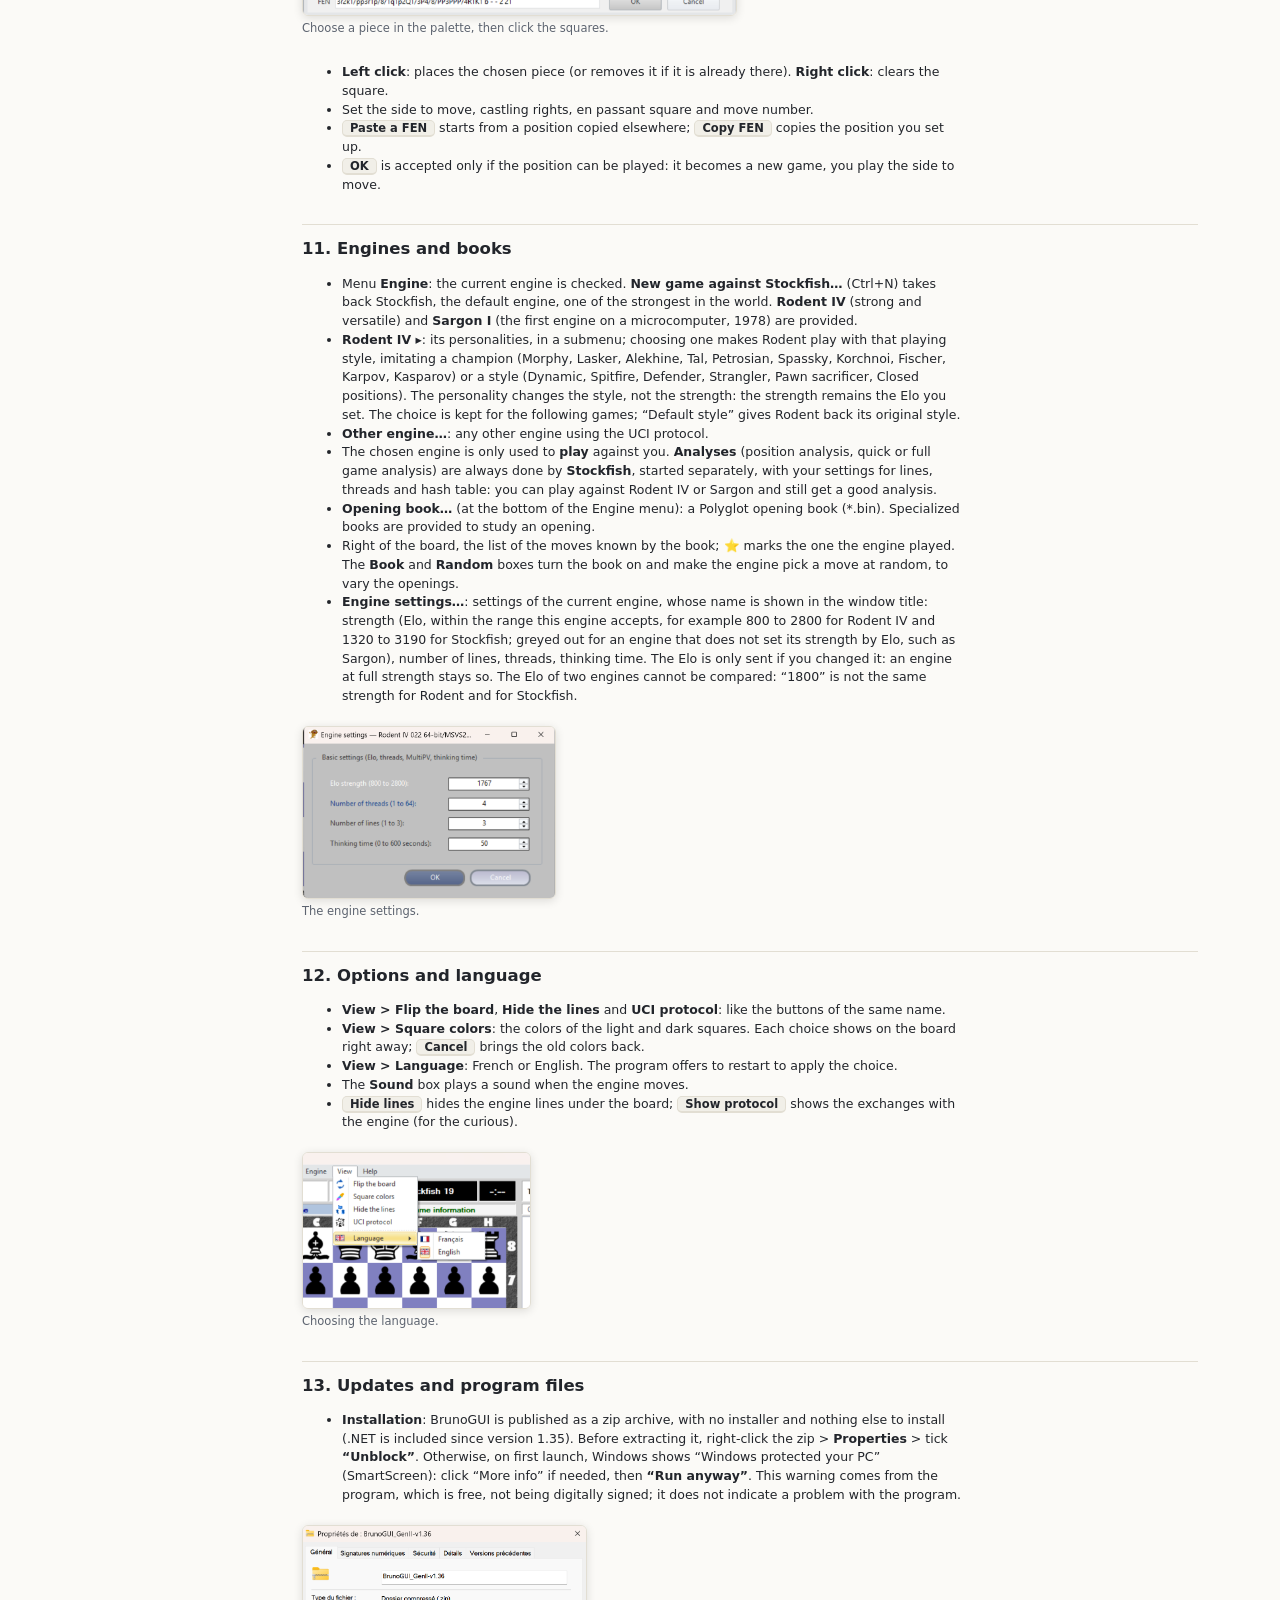
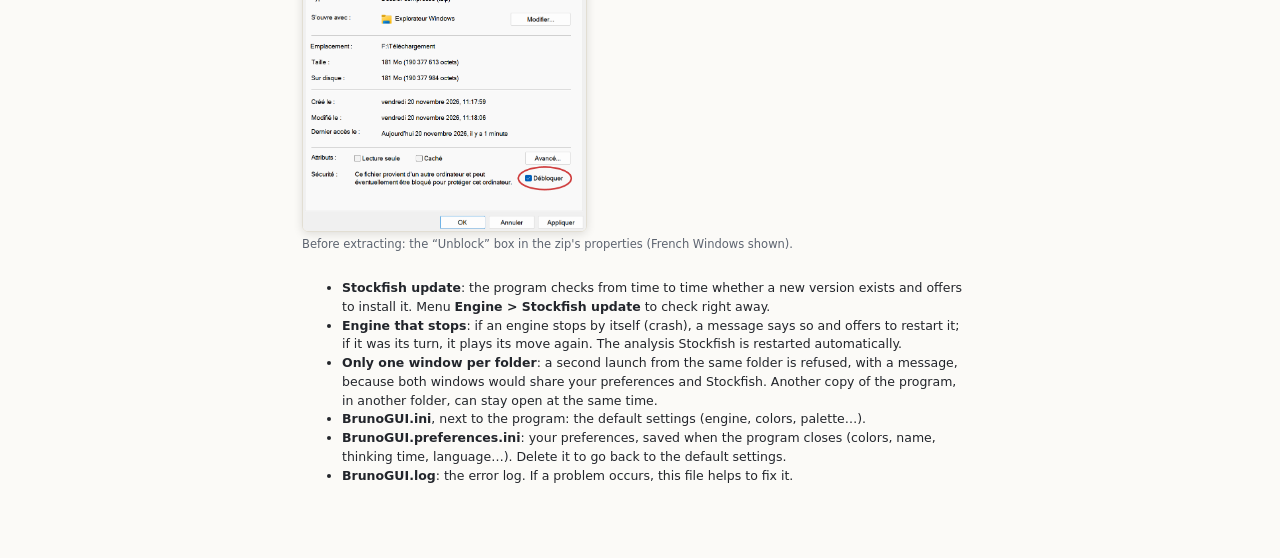
==== commit edce427f: "Aide et notes de publication : capture de la case « Débloquer » des propriétés du zip" ====
--- a/Aide/en/index.html
+++ b/Aide/en/index.html
@@ -271,6 +271,12 @@
 <h2 id="program">13. Updates and program files</h2>
 <ul>
     <li><b>Installation</b>: BrunoGUI is published as a zip archive, with no installer and nothing else to install (.NET is included since version 1.35). Before extracting it, right-click the zip &gt; <b>Properties</b> &gt; tick <b>“Unblock”</b>. Otherwise, on first launch, Windows shows “Windows protected your PC” (SmartScreen): click “More info” if needed, then <b>“Run anyway”</b>. This warning comes from the program, which is free, not being digitally signed; it does not indicate a problem with the program.</li>
+</ul>
+<figure>
+    <img src="images/14-debloquer.png" alt="Zip properties, Unblock box ticked">
+    <figcaption>Before extracting: the “Unblock” box in the zip's properties (French Windows shown).</figcaption>
+</figure>
+<ul>
     <li><b>Stockfish update</b>: the program checks from time to time whether a new version exists and offers to install it. Menu <b>Engine &gt; Stockfish update</b> to check right away.</li>
     <li><b>Engine that stops</b>: if an engine stops by itself (crash), a message says so and offers to restart it; if it was its turn, it plays its move again. The analysis Stockfish is restarted automatically.</li>
     <li><b>Only one window per folder</b>: a second launch from the same folder is refused, with a message, because both windows would share your preferences and Stockfish. Another copy of the program, in another folder, can stay open at the same time.</li>
